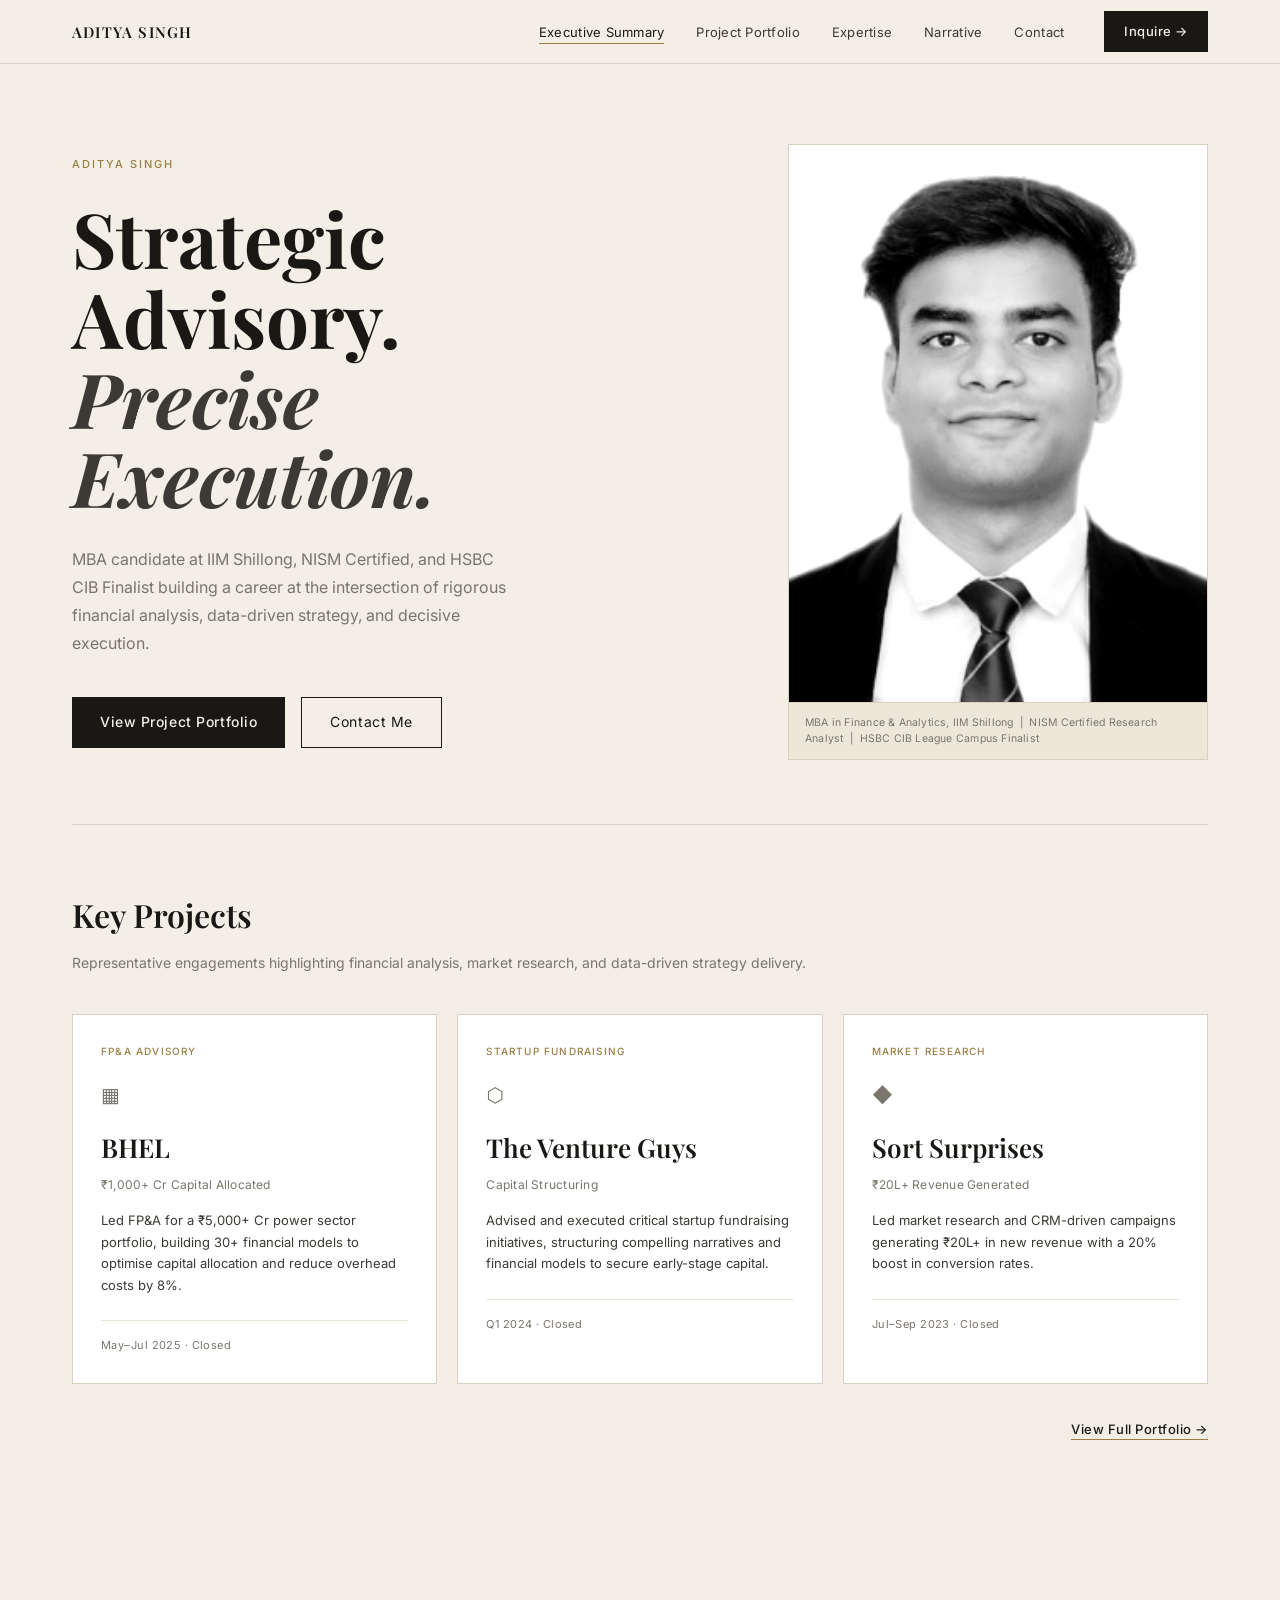
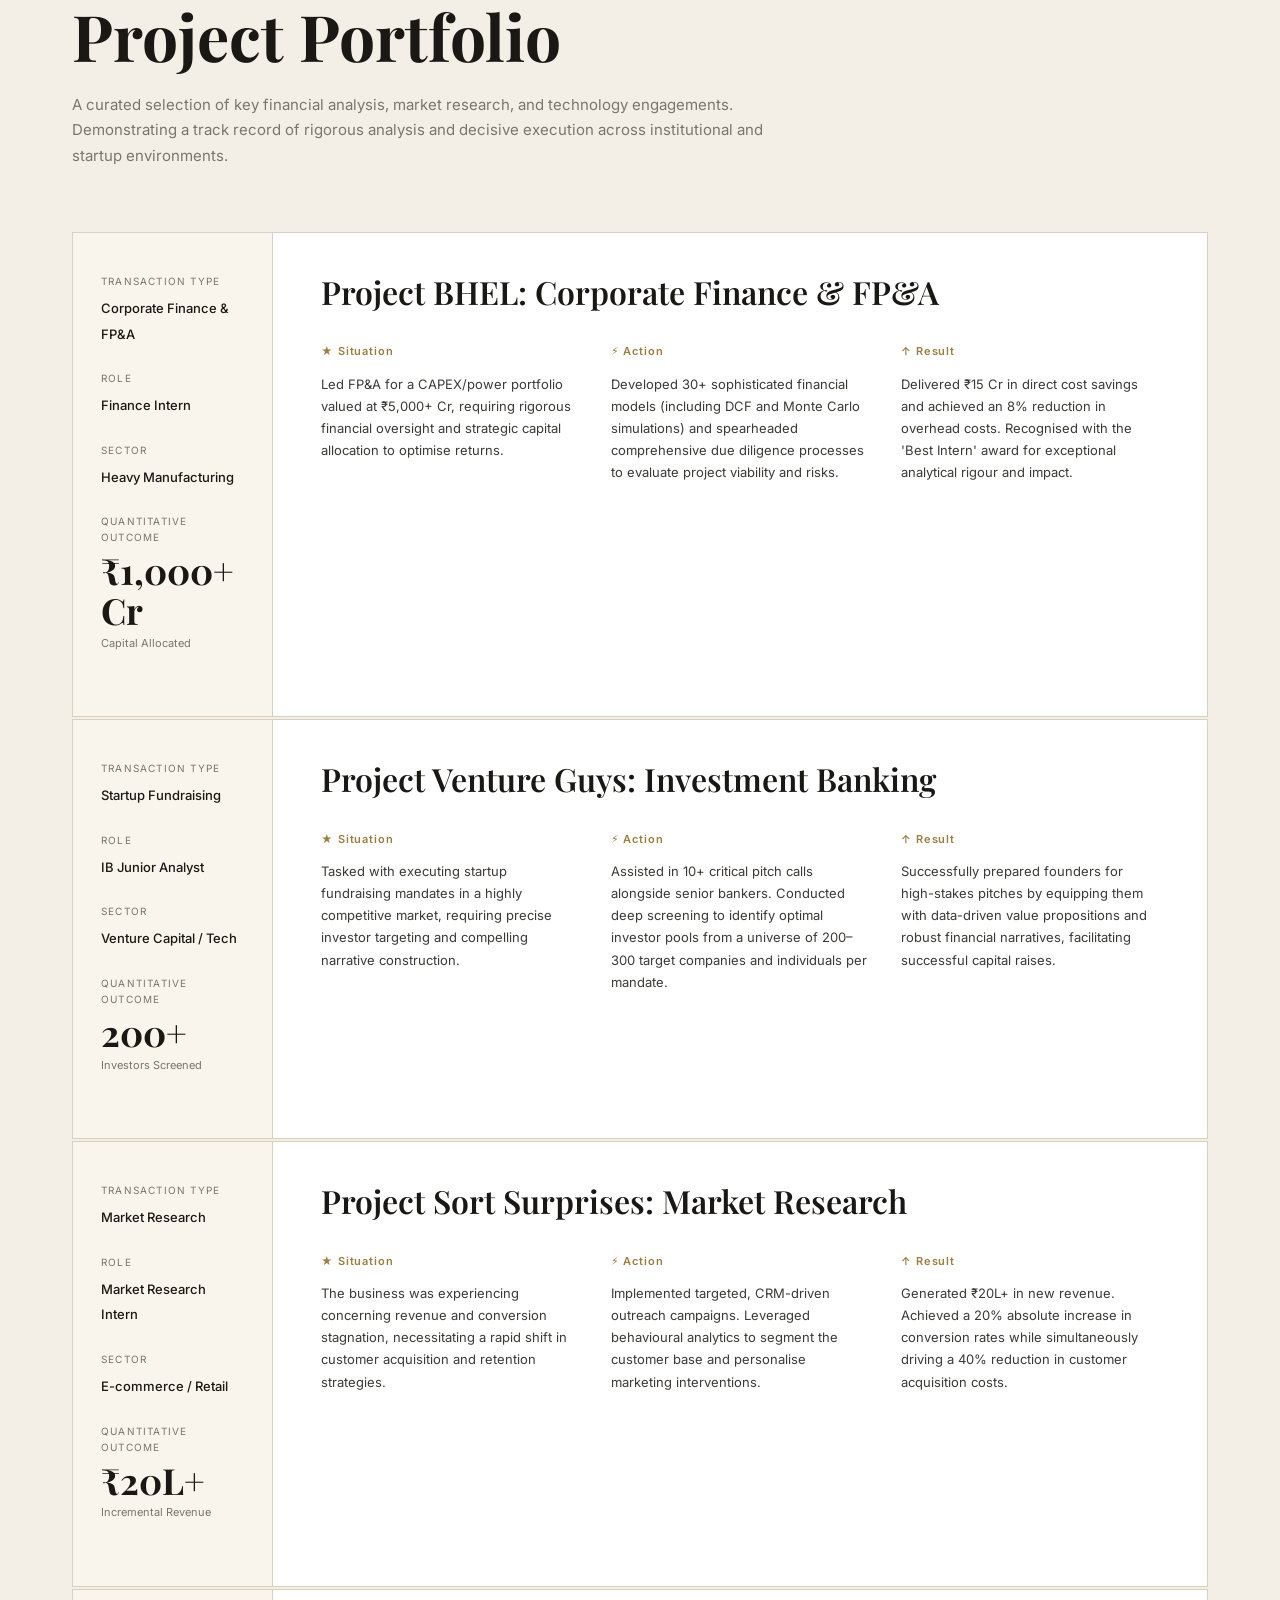
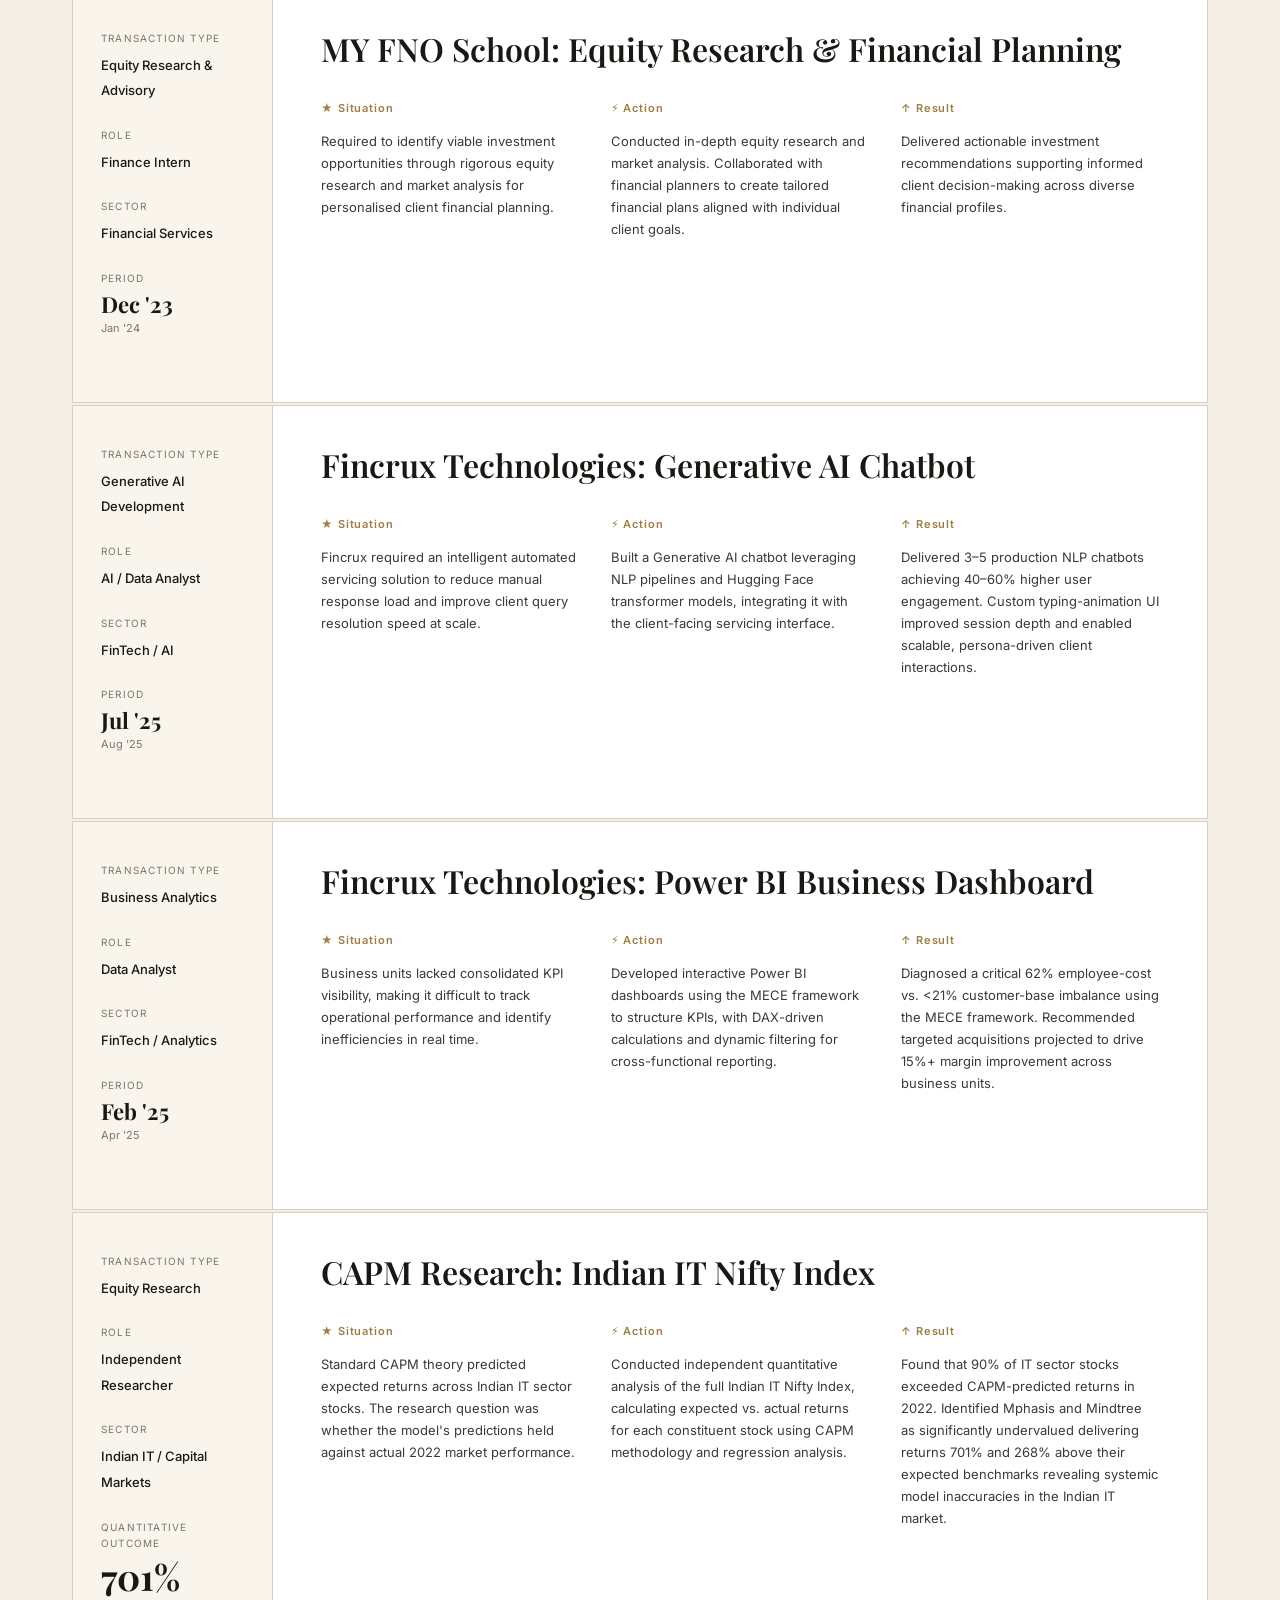
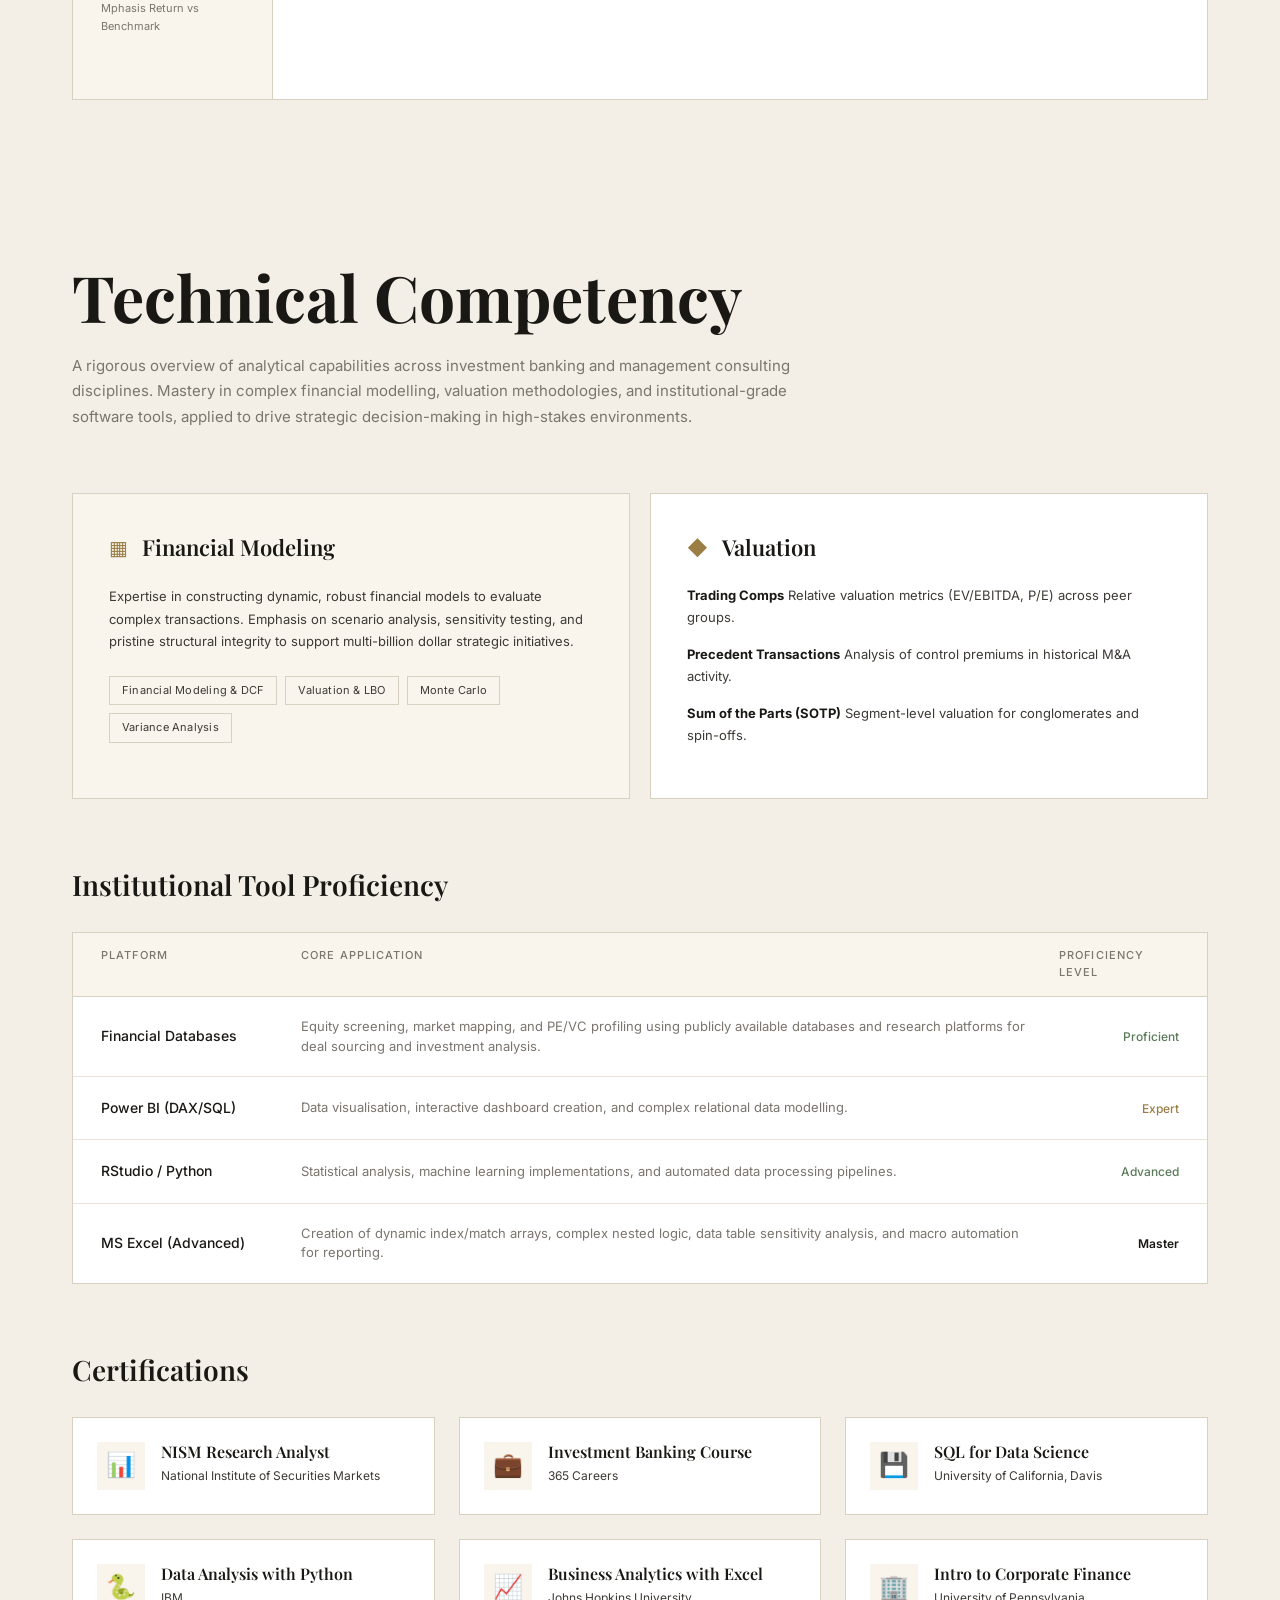
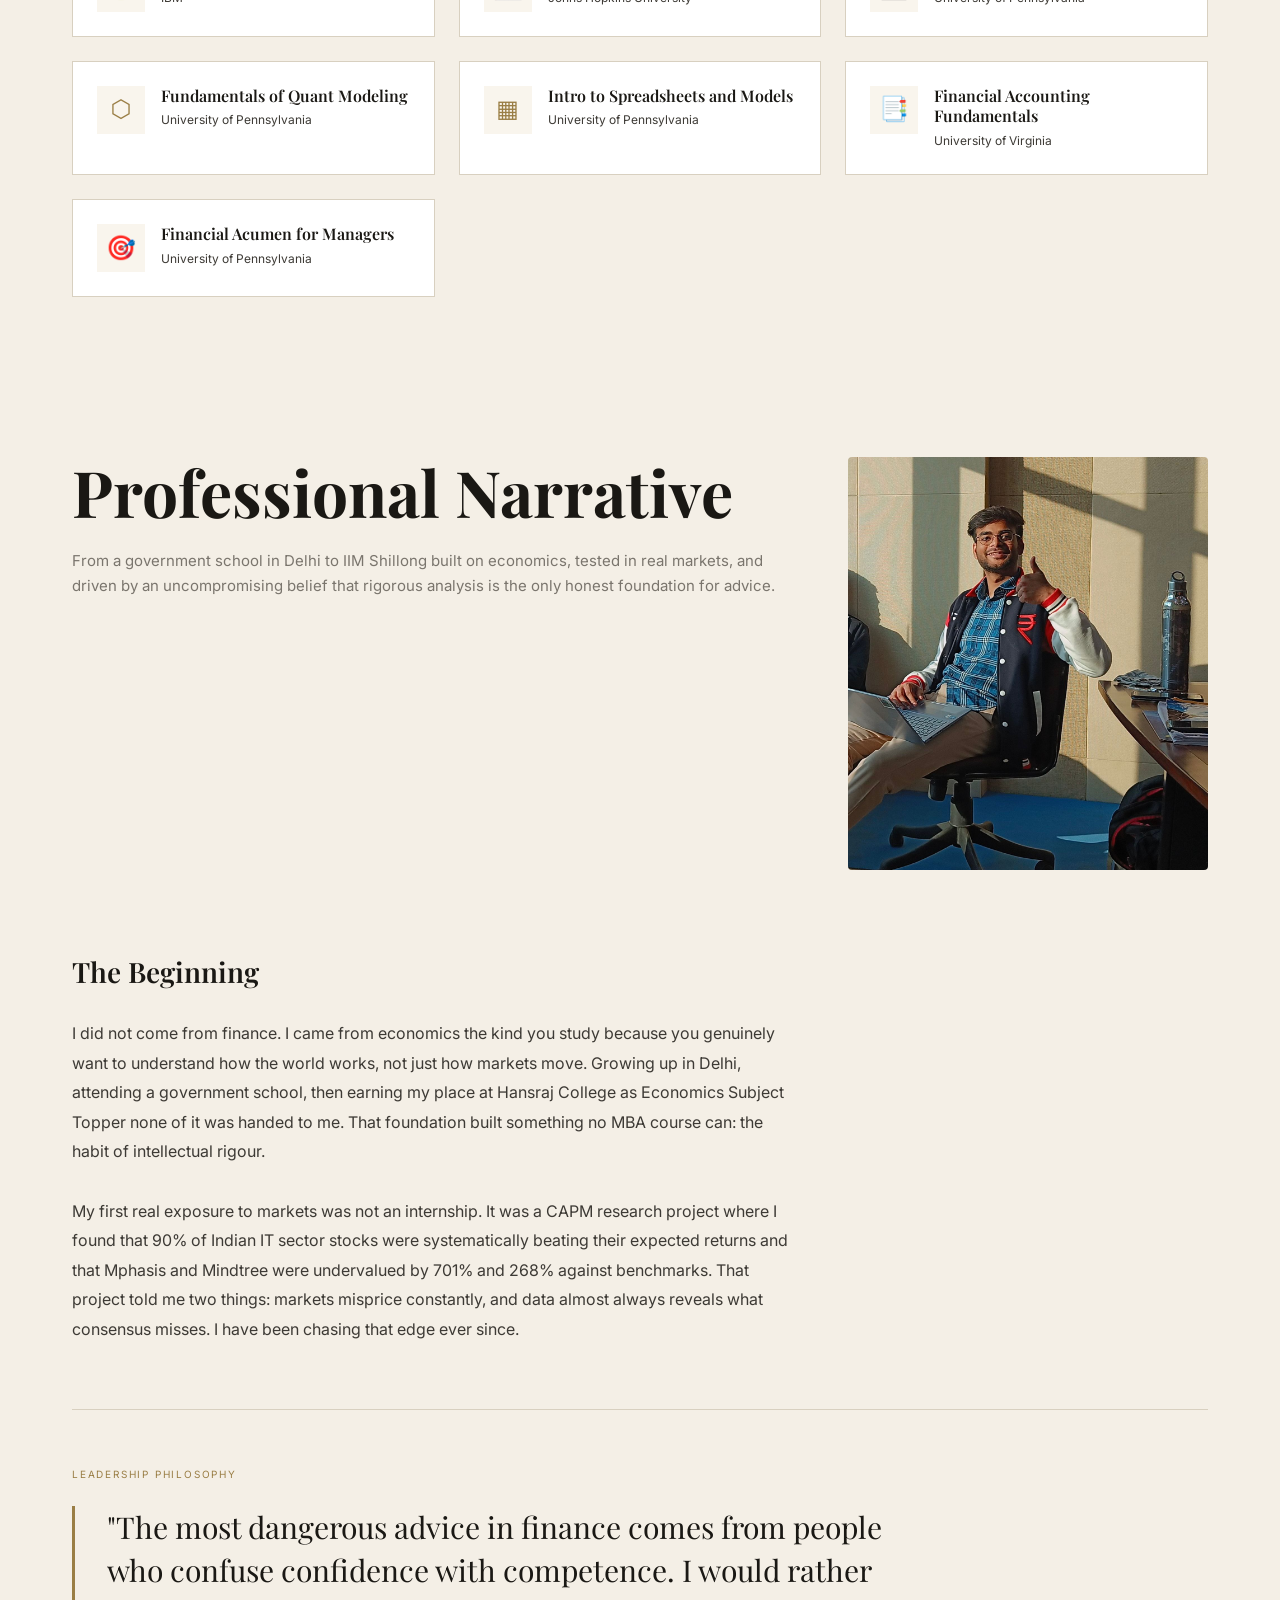
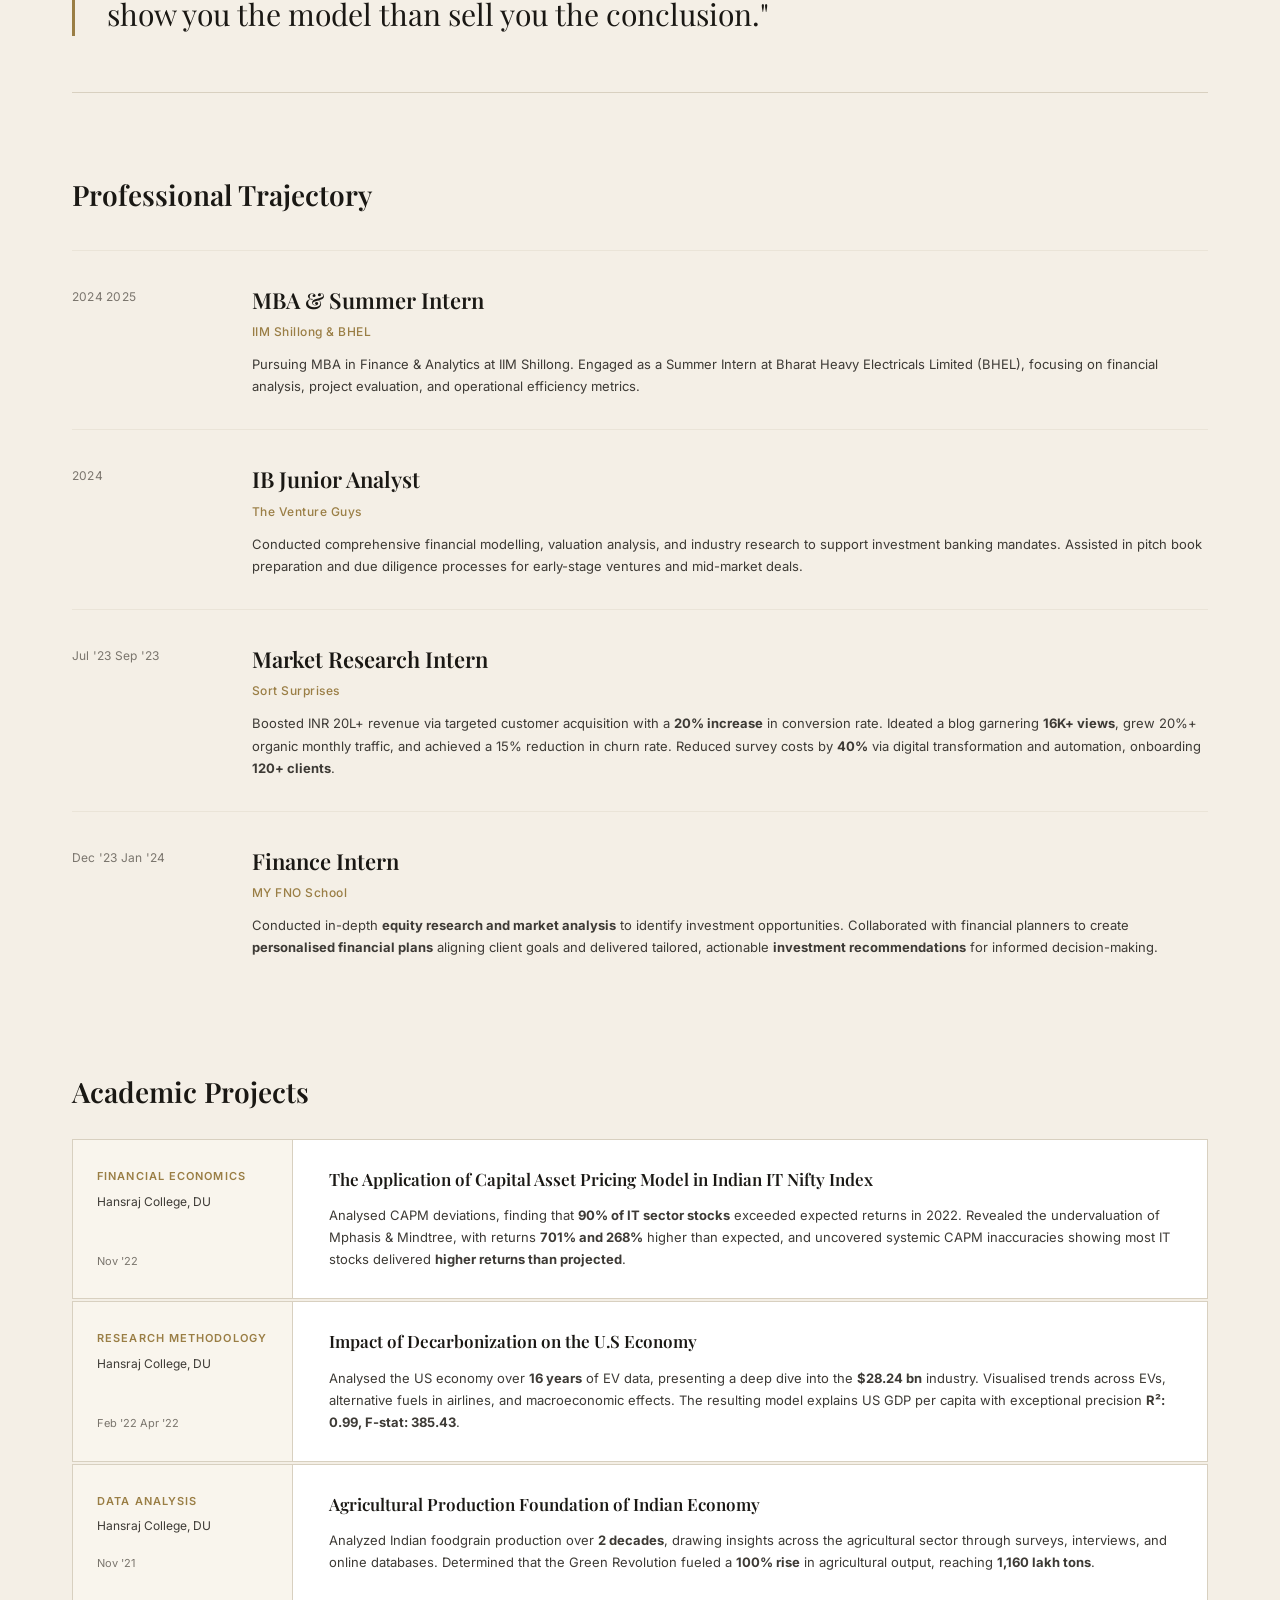
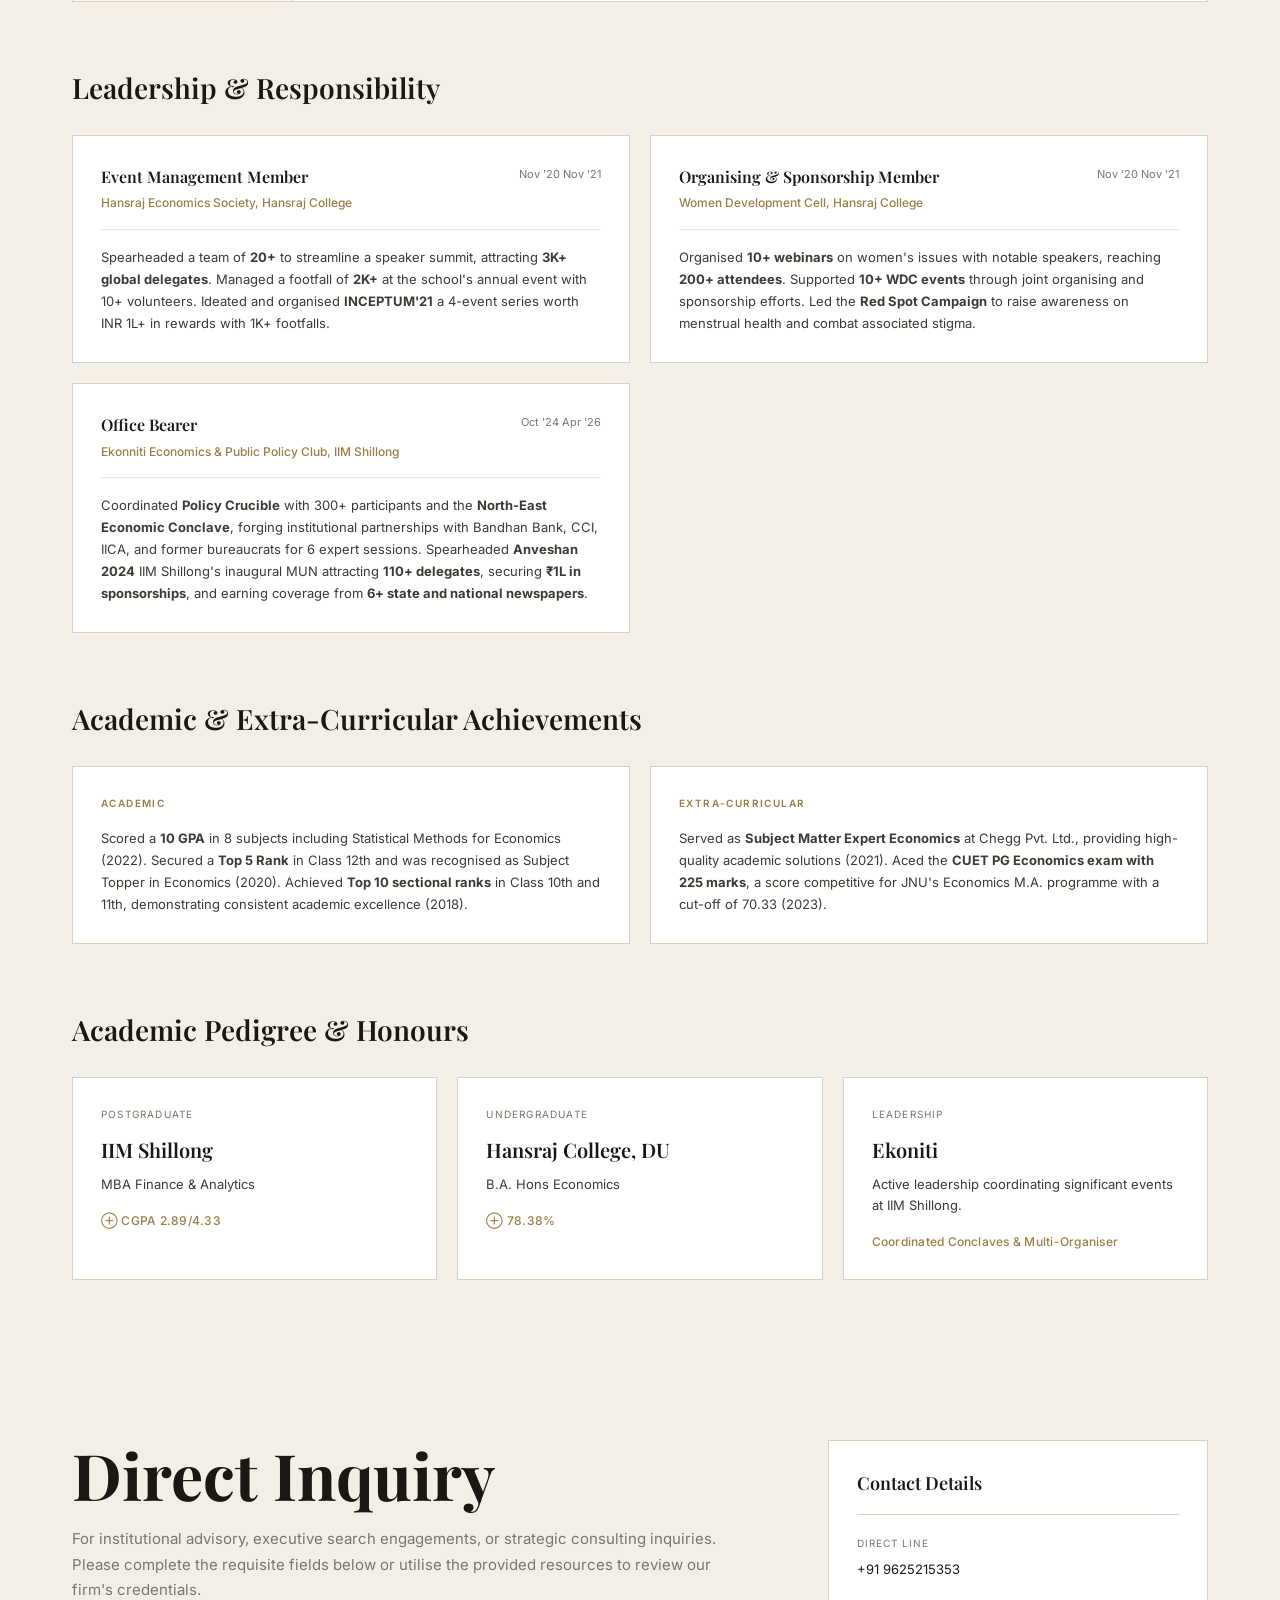
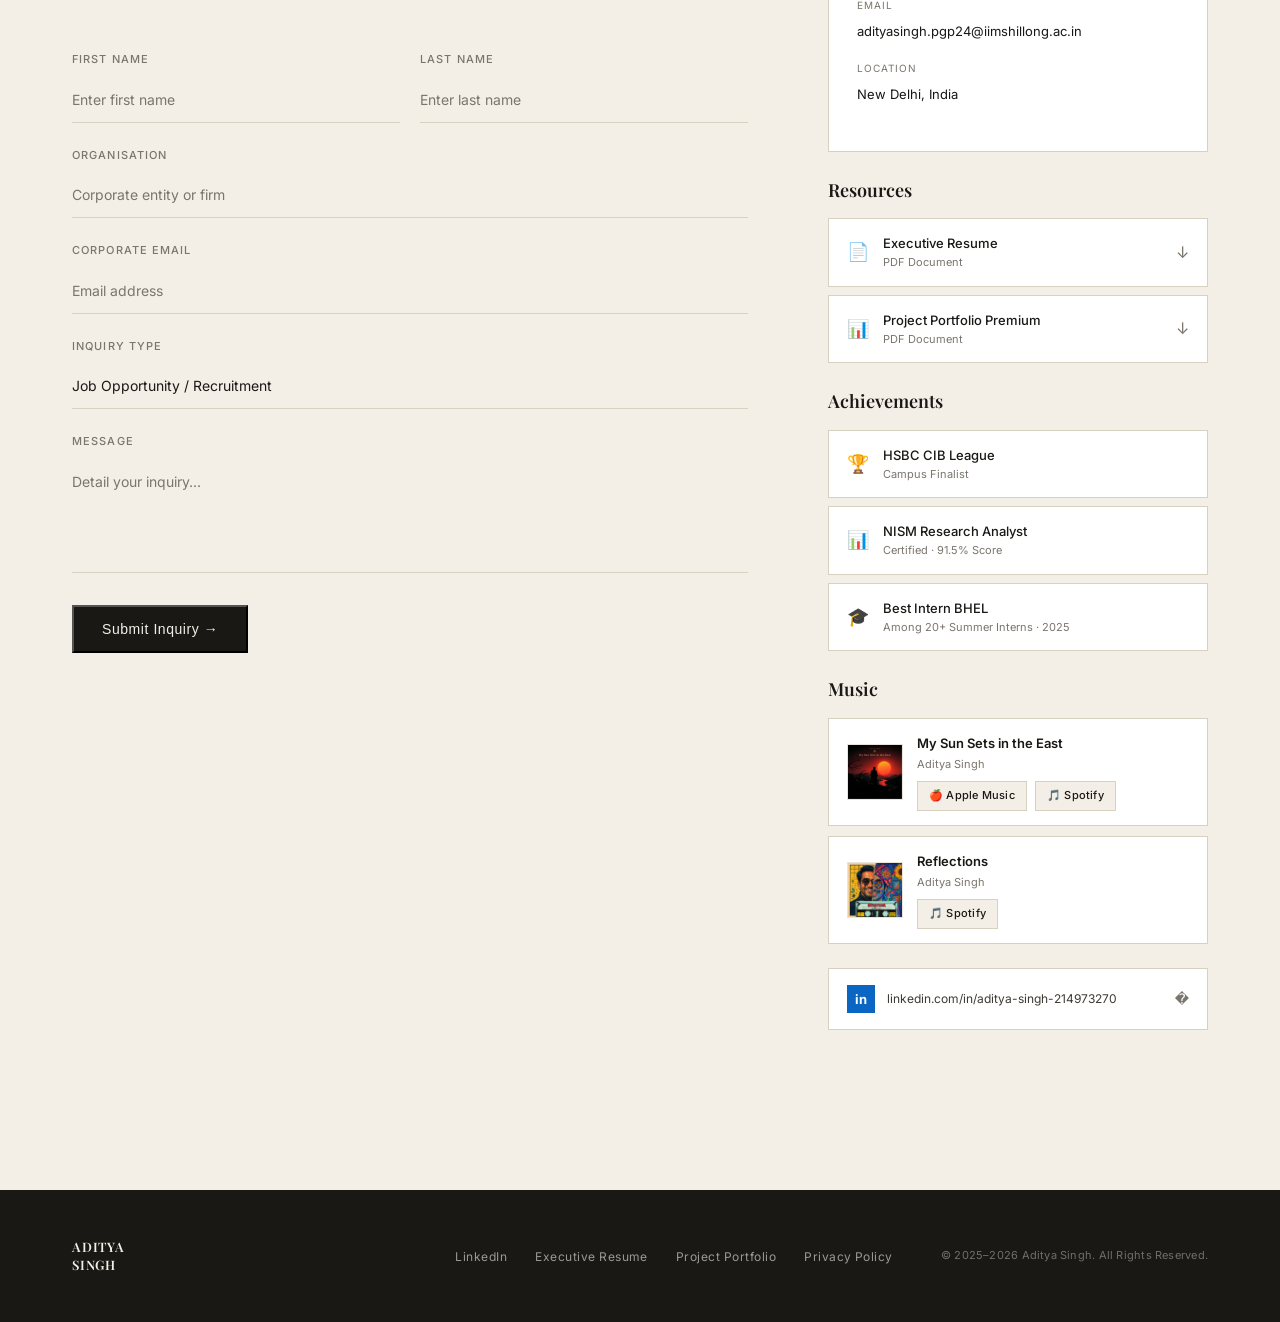
==== index.html @ 71036484 "Reorder Narrative section: The Beginning above Leadership Philosophy" ====
<!DOCTYPE html>
<html lang="en">
<head>
  <meta charset="UTF-8" />
  <meta name="viewport" content="width=device-width, initial-scale=1.0" />
  <title>Aditya Singh  Strategic Advisory & Financial Analysis</title>
  <meta name="description" content="Institutional-grade financial analysis and strategic advisory by Aditya Singh, MBA Finance & Analytics, IIM Shillong." />
  <link rel="preconnect" href="https://fonts.googleapis.com" />
  <link rel="preconnect" href="https://fonts.gstatic.com" crossorigin />
  <link href="https://fonts.googleapis.com/css2?family=Playfair+Display:ital,wght@0,400;0,600;0,700;1,400&family=Inter:wght@300;400;500;600&display=swap" rel="stylesheet" />
  <link rel="stylesheet" href="styles.css" />
</head>
<body>

  <!-- NAV -->
  <nav id="navbar">
    <div class="nav-inner">
      <a href="#hero" class="nav-logo">ADITYA SINGH</a>
      <ul class="nav-links">
        <li><a href="#executive" class="nav-link" data-section="executive">Executive Summary</a></li>
        <li><a href="#deals" class="nav-link" data-section="deals">Project Portfolio</a></li>
        <li><a href="#expertise" class="nav-link" data-section="expertise">Expertise</a></li>
        <li><a href="#narrative" class="nav-link" data-section="narrative">Narrative</a></li>
        <li><a href="#contact" class="nav-link active" data-section="contact">Contact</a></li>
      </ul>
      <a href="#contact" class="btn-inquire">Inquire →</a>
      <button class="nav-burger" id="navBurger" aria-label="Menu">
        <span></span><span></span><span></span>
      </button>
    </div>
  </nav>

  <!-- MOBILE MENU -->
  <div class="mobile-menu" id="mobileMenu">
    <a href="#executive" class="mob-link">Executive Summary</a>
    <a href="#deals" class="mob-link">Project Portfolio</a>
    <a href="#expertise" class="mob-link">Expertise</a>
    <a href="#narrative" class="mob-link">Narrative</a>
    <a href="#contact" class="mob-link">Contact</a>
  </div>

  <!-- HERO / EXECUTIVE SUMMARY -->
  <section id="executive" class="section hero-section">
    <div class="hero-grid">
      <div class="hero-text">
        <p class="hero-eyebrow">ADITYA SINGH</p>
        <h1 class="hero-headline">Strategic<br>Advisory.<br><em>Precise<br>Execution.</em></h1>
        <p class="hero-sub">MBA candidate at IIM Shillong, NISM Certified, and HSBC CIB Finalist  building a career at the intersection of rigorous financial analysis, data-driven strategy, and decisive execution.</p>
        <div class="hero-actions">
          <a href="#deals" class="btn-primary">View Project Portfolio</a>
          <a href="#contact" class="btn-secondary">Contact Me</a>
        </div>
      </div>
      <div class="hero-photo-wrap">
        <div class="hero-photo-frame">
          <div class="hero-photo-placeholder">
            <img src="photo.jpg" alt="Aditya Singh" class="hero-photo-img" />
          </div>
          <div class="hero-photo-caption">MBA in Finance &amp; Analytics, IIM Shillong &nbsp;|&nbsp; NISM Certified Research Analyst &nbsp;|&nbsp; HSBC CIB League Campus Finalist</div>
        </div>
      </div>
    </div>
    <div class="hero-divider"></div>
    <div class="key-transactions-preview">
      <h2 class="section-label">Key Projects</h2>
      <p class="section-sub">Representative engagements highlighting financial analysis, market research, and data-driven strategy delivery.</p>
      <div class="deal-cards-row" style="grid-template-columns: repeat(3,1fr);">
        <div class="deal-card-mini">
          <span class="deal-tag">FP&amp;A Advisory</span>
          <div class="deal-icon">▦</div>
          <h3 class="deal-name">BHEL</h3>
          <p class="deal-desc">₹1,000+ Cr Capital Allocated</p>
          <p class="deal-body">Led FP&amp;A for a ₹5,000+ Cr power sector portfolio, building 30+ financial models to optimise capital allocation and reduce overhead costs by 8%.</p>
          <p class="deal-date">May–Jul 2025 · Closed</p>
        </div>
        <div class="deal-card-mini">
          <span class="deal-tag">Startup Fundraising</span>
          <div class="deal-icon">⬡</div>
          <h3 class="deal-name">The Venture Guys</h3>
          <p class="deal-desc">Capital Structuring</p>
          <p class="deal-body">Advised and executed critical startup fundraising initiatives, structuring compelling narratives and financial models to secure early-stage capital.</p>
          <p class="deal-date">Q1 2024 · Closed</p>
        </div>
        <div class="deal-card-mini">
          <span class="deal-tag">Market Research</span>
          <div class="deal-icon">◆</div>
          <h3 class="deal-name">Sort Surprises</h3>
          <p class="deal-desc">₹20L+ Revenue Generated</p>
          <p class="deal-body">Led market research and CRM-driven campaigns generating ₹20L+ in new revenue with a 20% boost in conversion rates.</p>
          <p class="deal-date">Jul–Sep 2023 · Closed</p>
        </div>
      </div>
      <div class="view-all-row">
        <a href="#deals" class="link-arrow">View Full Portfolio →</a>
      </div>
    </div>
  </section>

  <!-- DEAL GALLERY -->
  <section id="deals" class="section deals-section">
    <div class="page-header">
      <h1 class="page-title">Project Portfolio</h1>
      <p class="page-sub">A curated selection of key financial analysis, market research, and technology engagements. Demonstrating a track record of rigorous analysis and decisive execution across institutional and startup environments.</p>
    </div>

    <div class="deal-detail-card">
      <div class="deal-meta-col">
        <div class="meta-group">
          <span class="meta-label">Transaction Type</span>
          <span class="meta-value">Corporate Finance &amp; FP&amp;A</span>
        </div>
        <div class="meta-group">
          <span class="meta-label">Role</span>
          <span class="meta-value">Finance Intern</span>
        </div>
        <div class="meta-group">
          <span class="meta-label">Sector</span>
          <span class="meta-value">Heavy Manufacturing</span>
        </div>
        <div class="meta-group outcome">
          <span class="meta-label">Quantitative Outcome</span>
          <span class="meta-outcome">₹1,000+ Cr</span>
          <span class="meta-outcome-sub">Capital Allocated</span>
        </div>
      </div>
      <div class="deal-content-col">
        <h2 class="deal-title">Project BHEL: Corporate Finance &amp; FP&amp;A</h2>
        <div class="sar-grid">
          <div class="sar-block">
            <span class="sar-label">★ Situation</span>
            <p>Led FP&amp;A for a CAPEX/power portfolio valued at ₹5,000+ Cr, requiring rigorous financial oversight and strategic capital allocation to optimise returns.</p>
          </div>
          <div class="sar-block">
            <span class="sar-label">⚡ Action</span>
            <p>Developed 30+ sophisticated financial models (including DCF and Monte Carlo simulations) and spearheaded comprehensive due diligence processes to evaluate project viability and risks.</p>
          </div>
          <div class="sar-block">
            <span class="sar-label">↑ Result</span>
            <p>Delivered ₹15 Cr in direct cost savings and achieved an 8% reduction in overhead costs. Recognised with the 'Best Intern' award for exceptional analytical rigour and impact.</p>
          </div>
        </div>
      </div>
    </div>

    <div class="deal-detail-card">
      <div class="deal-meta-col">
        <div class="meta-group">
          <span class="meta-label">Transaction Type</span>
          <span class="meta-value">Startup Fundraising</span>
        </div>
        <div class="meta-group">
          <span class="meta-label">Role</span>
          <span class="meta-value">IB Junior Analyst</span>
        </div>
        <div class="meta-group">
          <span class="meta-label">Sector</span>
          <span class="meta-value">Venture Capital / Tech</span>
        </div>
        <div class="meta-group outcome">
          <span class="meta-label">Quantitative Outcome</span>
          <span class="meta-outcome">200+</span>
          <span class="meta-outcome-sub">Investors Screened</span>
        </div>
      </div>
      <div class="deal-content-col">
        <h2 class="deal-title">Project Venture Guys: Investment Banking</h2>
        <div class="sar-grid">
          <div class="sar-block">
            <span class="sar-label">★ Situation</span>
            <p>Tasked with executing startup fundraising mandates in a highly competitive market, requiring precise investor targeting and compelling narrative construction.</p>
          </div>
          <div class="sar-block">
            <span class="sar-label">⚡ Action</span>
            <p>Assisted in 10+ critical pitch calls alongside senior bankers. Conducted deep screening to identify optimal investor pools from a universe of 200–300 target companies and individuals per mandate.</p>
          </div>
          <div class="sar-block">
            <span class="sar-label">↑ Result</span>
            <p>Successfully prepared founders for high-stakes pitches by equipping them with data-driven value propositions and robust financial narratives, facilitating successful capital raises.</p>
          </div>
        </div>
      </div>
    </div>

    <div class="deal-detail-card">
      <div class="deal-meta-col">
        <div class="meta-group">
          <span class="meta-label">Transaction Type</span>
          <span class="meta-value">Market Research</span>
        </div>
        <div class="meta-group">
          <span class="meta-label">Role</span>
          <span class="meta-value">Market Research Intern</span>
        </div>
        <div class="meta-group">
          <span class="meta-label">Sector</span>
          <span class="meta-value">E-commerce / Retail</span>
        </div>
        <div class="meta-group outcome">
          <span class="meta-label">Quantitative Outcome</span>
          <span class="meta-outcome">₹20L+</span>
          <span class="meta-outcome-sub">Incremental Revenue</span>
        </div>
      </div>
      <div class="deal-content-col">
        <h2 class="deal-title">Project Sort Surprises: Market Research</h2>
        <div class="sar-grid">
          <div class="sar-block">
            <span class="sar-label">★ Situation</span>
            <p>The business was experiencing concerning revenue and conversion stagnation, necessitating a rapid shift in customer acquisition and retention strategies.</p>
          </div>
          <div class="sar-block">
            <span class="sar-label">⚡ Action</span>
            <p>Implemented targeted, CRM-driven outreach campaigns. Leveraged behavioural analytics to segment the customer base and personalise marketing interventions.</p>
          </div>
          <div class="sar-block">
            <span class="sar-label">↑ Result</span>
            <p>Generated ₹20L+ in new revenue. Achieved a 20% absolute increase in conversion rates while simultaneously driving a 40% reduction in customer acquisition costs.</p>
          </div>
        </div>
      </div>
    </div>

    <div class="deal-detail-card">
      <div class="deal-meta-col">
        <div class="meta-group">
          <span class="meta-label">Transaction Type</span>
          <span class="meta-value">Equity Research &amp; Advisory</span>
        </div>
        <div class="meta-group">
          <span class="meta-label">Role</span>
          <span class="meta-value">Finance Intern</span>
        </div>
        <div class="meta-group">
          <span class="meta-label">Sector</span>
          <span class="meta-value">Financial Services</span>
        </div>
        <div class="meta-group outcome">
          <span class="meta-label">Period</span>
          <span class="meta-outcome" style="font-size:22px">Dec '23</span>
          <span class="meta-outcome-sub"> Jan '24</span>
        </div>
      </div>
      <div class="deal-content-col">
        <h2 class="deal-title">MY FNO School: Equity Research &amp; Financial Planning</h2>
        <div class="sar-grid">
          <div class="sar-block">
            <span class="sar-label">★ Situation</span>
            <p>Required to identify viable investment opportunities through rigorous equity research and market analysis for personalised client financial planning.</p>
          </div>
          <div class="sar-block">
            <span class="sar-label">⚡ Action</span>
            <p>Conducted in-depth equity research and market analysis. Collaborated with financial planners to create tailored financial plans aligned with individual client goals.</p>
          </div>
          <div class="sar-block">
            <span class="sar-label">↑ Result</span>
            <p>Delivered actionable investment recommendations supporting informed client decision-making across diverse financial profiles.</p>
          </div>
        </div>
      </div>
    </div>

    <div class="deal-detail-card">
      <div class="deal-meta-col">
        <div class="meta-group">
          <span class="meta-label">Transaction Type</span>
          <span class="meta-value">Generative AI Development</span>
        </div>
        <div class="meta-group">
          <span class="meta-label">Role</span>
          <span class="meta-value">AI / Data Analyst</span>
        </div>
        <div class="meta-group">
          <span class="meta-label">Sector</span>
          <span class="meta-value">FinTech / AI</span>
        </div>
        <div class="meta-group outcome">
          <span class="meta-label">Period</span>
          <span class="meta-outcome" style="font-size:22px">Jul '25</span>
          <span class="meta-outcome-sub"> Aug '25</span>
        </div>
      </div>
      <div class="deal-content-col">
        <h2 class="deal-title">Fincrux Technologies: Generative AI Chatbot</h2>
        <div class="sar-grid">
          <div class="sar-block">
            <span class="sar-label">★ Situation</span>
            <p>Fincrux required an intelligent automated servicing solution to reduce manual response load and improve client query resolution speed at scale.</p>
          </div>
          <div class="sar-block">
            <span class="sar-label">⚡ Action</span>
            <p>Built a Generative AI chatbot leveraging NLP pipelines and Hugging Face transformer models, integrating it with the client-facing servicing interface.</p>
          </div>
          <div class="sar-block">
            <span class="sar-label">↑ Result</span>
            <p>Delivered 3–5 production NLP chatbots achieving 40–60% higher user engagement. Custom typing-animation UI improved session depth and enabled scalable, persona-driven client interactions.</p>
          </div>
        </div>
      </div>
    </div>

    <div class="deal-detail-card">
      <div class="deal-meta-col">
        <div class="meta-group">
          <span class="meta-label">Transaction Type</span>
          <span class="meta-value">Business Analytics</span>
        </div>
        <div class="meta-group">
          <span class="meta-label">Role</span>
          <span class="meta-value">Data Analyst</span>
        </div>
        <div class="meta-group">
          <span class="meta-label">Sector</span>
          <span class="meta-value">FinTech / Analytics</span>
        </div>
        <div class="meta-group outcome">
          <span class="meta-label">Period</span>
          <span class="meta-outcome" style="font-size:22px">Feb '25</span>
          <span class="meta-outcome-sub"> Apr '25</span>
        </div>
      </div>
      <div class="deal-content-col">
        <h2 class="deal-title">Fincrux Technologies: Power BI Business Dashboard</h2>
        <div class="sar-grid">
          <div class="sar-block">
            <span class="sar-label">★ Situation</span>
            <p>Business units lacked consolidated KPI visibility, making it difficult to track operational performance and identify inefficiencies in real time.</p>
          </div>
          <div class="sar-block">
            <span class="sar-label">⚡ Action</span>
            <p>Developed interactive Power BI dashboards using the MECE framework to structure KPIs, with DAX-driven calculations and dynamic filtering for cross-functional reporting.</p>
          </div>
          <div class="sar-block">
            <span class="sar-label">↑ Result</span>
            <p>Diagnosed a critical 62% employee-cost vs. &lt;21% customer-base imbalance using the MECE framework. Recommended targeted acquisitions projected to drive 15%+ margin improvement across business units.</p>
          </div>
        </div>
      </div>
    </div>

    <div class="deal-detail-card">
      <div class="deal-meta-col">
        <div class="meta-group">
          <span class="meta-label">Transaction Type</span>
          <span class="meta-value">Equity Research</span>
        </div>
        <div class="meta-group">
          <span class="meta-label">Role</span>
          <span class="meta-value">Independent Researcher</span>
        </div>
        <div class="meta-group">
          <span class="meta-label">Sector</span>
          <span class="meta-value">Indian IT / Capital Markets</span>
        </div>
        <div class="meta-group outcome">
          <span class="meta-label">Quantitative Outcome</span>
          <span class="meta-outcome">701%</span>
          <span class="meta-outcome-sub">Mphasis Return vs Benchmark</span>
        </div>
      </div>
      <div class="deal-content-col">
        <h2 class="deal-title">CAPM Research: Indian IT Nifty Index</h2>
        <div class="sar-grid">
          <div class="sar-block">
            <span class="sar-label">★ Situation</span>
            <p>Standard CAPM theory predicted expected returns across Indian IT sector stocks. The research question was whether the model's predictions held against actual 2022 market performance.</p>
          </div>
          <div class="sar-block">
            <span class="sar-label">⚡ Action</span>
            <p>Conducted independent quantitative analysis of the full Indian IT Nifty Index, calculating expected vs. actual returns for each constituent stock using CAPM methodology and regression analysis.</p>
          </div>
          <div class="sar-block">
            <span class="sar-label">↑ Result</span>
            <p>Found that 90% of IT sector stocks exceeded CAPM-predicted returns in 2022. Identified Mphasis and Mindtree as significantly undervalued  delivering returns 701% and 268% above their expected benchmarks  revealing systemic model inaccuracies in the Indian IT market.</p>
          </div>
        </div>
      </div>
    </div>
  </section>



  <!-- EXPERTISE -->
  <section id="expertise" class="section expertise-section">
    <div class="page-header">
      <h1 class="page-title">Technical Competency</h1>
      <p class="page-sub">A rigorous overview of analytical capabilities across investment banking and management consulting disciplines. Mastery in complex financial modelling, valuation methodologies, and institutional-grade software tools, applied to drive strategic decision-making in high-stakes environments.</p>
    </div>

    <div class="competency-grid">
      <div class="competency-card large">
        <div class="comp-header">
          <span class="comp-icon">▦</span>
          <h3 class="comp-title">Financial Modeling</h3>
        </div>
        <p class="comp-desc">Expertise in constructing dynamic, robust financial models to evaluate complex transactions. Emphasis on scenario analysis, sensitivity testing, and pristine structural integrity to support multi-billion dollar strategic initiatives.</p>
        <div class="comp-tags">
          <span>Financial Modeling &amp; DCF</span>
          <span>Valuation &amp; LBO</span>
          <span>Monte Carlo</span>
          <span>Variance Analysis</span>
        </div>
      </div>
      <div class="competency-card">
        <div class="comp-header">
          <span class="comp-icon">◆</span>
          <h3 class="comp-title">Valuation</h3>
        </div>
        <ul class="comp-list">
          <li><strong>Trading Comps</strong>  Relative valuation metrics (EV/EBITDA, P/E) across peer groups.</li>
          <li><strong>Precedent Transactions</strong>  Analysis of control premiums in historical M&amp;A activity.</li>
          <li><strong>Sum of the Parts (SOTP)</strong>  Segment-level valuation for conglomerates and spin-offs.</li>
        </ul>
      </div>
    </div>

    <div class="tools-section">
      <h2 class="sub-section-title">Institutional Tool Proficiency</h2>
      <div class="tools-table">
        <div class="tools-table-header">
          <span>Platform</span>
          <span>Core Application</span>
          <span>Proficiency Level</span>
        </div>
        <div class="tools-row">
          <span class="tool-name">Financial Databases</span>
          <span class="tool-desc">Equity screening, market mapping, and PE/VC profiling using publicly available databases and research platforms for deal sourcing and investment analysis.</span>
          <span class="tool-level advanced">Proficient</span>
        </div>
        <div class="tools-row">
          <span class="tool-name">Power BI (DAX/SQL)</span>
          <span class="tool-desc">Data visualisation, interactive dashboard creation, and complex relational data modelling.</span>
          <span class="tool-level expert">Expert</span>
        </div>
        <div class="tools-row">
          <span class="tool-name">RStudio / Python</span>
          <span class="tool-desc">Statistical analysis, machine learning implementations, and automated data processing pipelines.</span>
          <span class="tool-level advanced">Advanced</span>
        </div>
        <div class="tools-row">
          <span class="tool-name">MS Excel (Advanced)</span>
          <span class="tool-desc">Creation of dynamic index/match arrays, complex nested logic, data table sensitivity analysis, and macro automation for reporting.</span>
          <span class="tool-level master">Master</span>
        </div>
      </div>
    </div>

    <div class="proj-cert-grid">
      <div class="cert-block" style="grid-column: 1 / -1;">
        <h2 class="sub-section-title">Certifications</h2>
        <div class="cert-grid" style="display: grid; grid-template-columns: repeat(auto-fill, minmax(340px, 1fr)); gap: 24px;">
          
          <div class="cert-card" style="border: 1px solid var(--border); background: var(--white); padding: 24px; display: flex; align-items: flex-start; gap: 16px; transition: box-shadow 0.25s, transform 0.25s;" onmouseover="this.style.boxShadow='0 4px 20px rgba(0,0,0,0.06)'; this.style.transform='translateY(-2px)';" onmouseout="this.style.boxShadow='none'; this.style.transform='none';">
            <div class="cert-icon" style="font-size: 24px; color: var(--gold); background: var(--gold-bg); width: 48px; height: 48px; display: flex; align-items: center; justify-content: center; flex-shrink: 0;">📊</div>
            <div class="cert-info" style="flex: 1;">
              <div class="cert-name" style="font-family: var(--serif); font-size: 16px; font-weight: 600; color: var(--ink); margin-bottom: 4px; line-height: 1.3;">NISM Research Analyst</div>
              <div style="font-size: 12px; color: var(--ink-mid); margin-bottom: 0;">National Institute of Securities Markets</div>
            </div>
          </div>

          <div class="cert-card" style="border: 1px solid var(--border); background: var(--white); padding: 24px; display: flex; align-items: flex-start; gap: 16px; transition: box-shadow 0.25s, transform 0.25s;" onmouseover="this.style.boxShadow='0 4px 20px rgba(0,0,0,0.06)'; this.style.transform='translateY(-2px)';" onmouseout="this.style.boxShadow='none'; this.style.transform='none';">
            <div class="cert-icon" style="font-size: 24px; color: var(--gold); background: var(--gold-bg); width: 48px; height: 48px; display: flex; align-items: center; justify-content: center; flex-shrink: 0;">💼</div>
            <div class="cert-info" style="flex: 1;">
              <div class="cert-name" style="font-family: var(--serif); font-size: 16px; font-weight: 600; color: var(--ink); margin-bottom: 4px; line-height: 1.3;">Investment Banking Course</div>
              <div style="font-size: 12px; color: var(--ink-mid); margin-bottom: 0;">365 Careers</div>
            </div>
          </div>

          <div class="cert-card" style="border: 1px solid var(--border); background: var(--white); padding: 24px; display: flex; align-items: flex-start; gap: 16px; transition: box-shadow 0.25s, transform 0.25s;" onmouseover="this.style.boxShadow='0 4px 20px rgba(0,0,0,0.06)'; this.style.transform='translateY(-2px)';" onmouseout="this.style.boxShadow='none'; this.style.transform='none';">
            <div class="cert-icon" style="font-size: 24px; color: var(--gold); background: var(--gold-bg); width: 48px; height: 48px; display: flex; align-items: center; justify-content: center; flex-shrink: 0;">💾</div>
            <div class="cert-info" style="flex: 1;">
              <div class="cert-name" style="font-family: var(--serif); font-size: 16px; font-weight: 600; color: var(--ink); margin-bottom: 4px; line-height: 1.3;">SQL for Data Science</div>
              <div style="font-size: 12px; color: var(--ink-mid); margin-bottom: 0;">University of California, Davis</div>
            </div>
          </div>

          <div class="cert-card" style="border: 1px solid var(--border); background: var(--white); padding: 24px; display: flex; align-items: flex-start; gap: 16px; transition: box-shadow 0.25s, transform 0.25s;" onmouseover="this.style.boxShadow='0 4px 20px rgba(0,0,0,0.06)'; this.style.transform='translateY(-2px)';" onmouseout="this.style.boxShadow='none'; this.style.transform='none';">
            <div class="cert-icon" style="font-size: 24px; color: var(--gold); background: var(--gold-bg); width: 48px; height: 48px; display: flex; align-items: center; justify-content: center; flex-shrink: 0;">🐍</div>
            <div class="cert-info" style="flex: 1;">
              <div class="cert-name" style="font-family: var(--serif); font-size: 16px; font-weight: 600; color: var(--ink); margin-bottom: 4px; line-height: 1.3;">Data Analysis with Python</div>
              <div style="font-size: 12px; color: var(--ink-mid); margin-bottom: 0;">IBM</div>
            </div>
          </div>

          <div class="cert-card" style="border: 1px solid var(--border); background: var(--white); padding: 24px; display: flex; align-items: flex-start; gap: 16px; transition: box-shadow 0.25s, transform 0.25s;" onmouseover="this.style.boxShadow='0 4px 20px rgba(0,0,0,0.06)'; this.style.transform='translateY(-2px)';" onmouseout="this.style.boxShadow='none'; this.style.transform='none';">
            <div class="cert-icon" style="font-size: 24px; color: var(--gold); background: var(--gold-bg); width: 48px; height: 48px; display: flex; align-items: center; justify-content: center; flex-shrink: 0;">📈</div>
            <div class="cert-info" style="flex: 1;">
              <div class="cert-name" style="font-family: var(--serif); font-size: 16px; font-weight: 600; color: var(--ink); margin-bottom: 4px; line-height: 1.3;">Business Analytics with Excel</div>
              <div style="font-size: 12px; color: var(--ink-mid); margin-bottom: 0;">Johns Hopkins University</div>
            </div>
          </div>

          <div class="cert-card" style="border: 1px solid var(--border); background: var(--white); padding: 24px; display: flex; align-items: flex-start; gap: 16px; transition: box-shadow 0.25s, transform 0.25s;" onmouseover="this.style.boxShadow='0 4px 20px rgba(0,0,0,0.06)'; this.style.transform='translateY(-2px)';" onmouseout="this.style.boxShadow='none'; this.style.transform='none';">
            <div class="cert-icon" style="font-size: 24px; color: var(--gold); background: var(--gold-bg); width: 48px; height: 48px; display: flex; align-items: center; justify-content: center; flex-shrink: 0;">🏢</div>
            <div class="cert-info" style="flex: 1;">
              <div class="cert-name" style="font-family: var(--serif); font-size: 16px; font-weight: 600; color: var(--ink); margin-bottom: 4px; line-height: 1.3;">Intro to Corporate Finance</div>
              <div style="font-size: 12px; color: var(--ink-mid); margin-bottom: 0;">University of Pennsylvania</div>
            </div>
          </div>

          <div class="cert-card" style="border: 1px solid var(--border); background: var(--white); padding: 24px; display: flex; align-items: flex-start; gap: 16px; transition: box-shadow 0.25s, transform 0.25s;" onmouseover="this.style.boxShadow='0 4px 20px rgba(0,0,0,0.06)'; this.style.transform='translateY(-2px)';" onmouseout="this.style.boxShadow='none'; this.style.transform='none';">
            <div class="cert-icon" style="font-size: 24px; color: var(--gold); background: var(--gold-bg); width: 48px; height: 48px; display: flex; align-items: center; justify-content: center; flex-shrink: 0;">⬡</div>
            <div class="cert-info" style="flex: 1;">
              <div class="cert-name" style="font-family: var(--serif); font-size: 16px; font-weight: 600; color: var(--ink); margin-bottom: 4px; line-height: 1.3;">Fundamentals of Quant Modeling</div>
              <div style="font-size: 12px; color: var(--ink-mid); margin-bottom: 0;">University of Pennsylvania</div>
            </div>
          </div>

          <div class="cert-card" style="border: 1px solid var(--border); background: var(--white); padding: 24px; display: flex; align-items: flex-start; gap: 16px; transition: box-shadow 0.25s, transform 0.25s;" onmouseover="this.style.boxShadow='0 4px 20px rgba(0,0,0,0.06)'; this.style.transform='translateY(-2px)';" onmouseout="this.style.boxShadow='none'; this.style.transform='none';">
            <div class="cert-icon" style="font-size: 24px; color: var(--gold); background: var(--gold-bg); width: 48px; height: 48px; display: flex; align-items: center; justify-content: center; flex-shrink: 0;">▦</div>
            <div class="cert-info" style="flex: 1;">
              <div class="cert-name" style="font-family: var(--serif); font-size: 16px; font-weight: 600; color: var(--ink); margin-bottom: 4px; line-height: 1.3;">Intro to Spreadsheets and Models</div>
              <div style="font-size: 12px; color: var(--ink-mid); margin-bottom: 0;">University of Pennsylvania</div>
            </div>
          </div>

          <div class="cert-card" style="border: 1px solid var(--border); background: var(--white); padding: 24px; display: flex; align-items: flex-start; gap: 16px; transition: box-shadow 0.25s, transform 0.25s;" onmouseover="this.style.boxShadow='0 4px 20px rgba(0,0,0,0.06)'; this.style.transform='translateY(-2px)';" onmouseout="this.style.boxShadow='none'; this.style.transform='none';">
            <div class="cert-icon" style="font-size: 24px; color: var(--gold); background: var(--gold-bg); width: 48px; height: 48px; display: flex; align-items: center; justify-content: center; flex-shrink: 0;">📑</div>
            <div class="cert-info" style="flex: 1;">
              <div class="cert-name" style="font-family: var(--serif); font-size: 16px; font-weight: 600; color: var(--ink); margin-bottom: 4px; line-height: 1.3;">Financial Accounting Fundamentals</div>
              <div style="font-size: 12px; color: var(--ink-mid); margin-bottom: 0;">University of Virginia</div>
            </div>
          </div>

          <div class="cert-card" style="border: 1px solid var(--border); background: var(--white); padding: 24px; display: flex; align-items: flex-start; gap: 16px; transition: box-shadow 0.25s, transform 0.25s;" onmouseover="this.style.boxShadow='0 4px 20px rgba(0,0,0,0.06)'; this.style.transform='translateY(-2px)';" onmouseout="this.style.boxShadow='none'; this.style.transform='none';">
            <div class="cert-icon" style="font-size: 24px; color: var(--gold); background: var(--gold-bg); width: 48px; height: 48px; display: flex; align-items: center; justify-content: center; flex-shrink: 0;">🎯</div>
            <div class="cert-info" style="flex: 1;">
              <div class="cert-name" style="font-family: var(--serif); font-size: 16px; font-weight: 600; color: var(--ink); margin-bottom: 4px; line-height: 1.3;">Financial Acumen for Managers</div>
              <div style="font-size: 12px; color: var(--ink-mid); margin-bottom: 0;">University of Pennsylvania</div>
            </div>
          </div>

        </div>
      </div>
    </div>
  </section>

  <!-- NARRATIVE -->
  <section id="narrative" class="section narrative-section">
    <div class="narrative-hero">
      <div class="narrative-hero-text">
        <h1 class="page-title">Professional Narrative</h1>
        <p class="page-sub">From a government school in Delhi to IIM Shillong  built on economics, tested in real markets, and driven by an uncompromising belief that rigorous analysis is the only honest foundation for advice.</p>
      </div>
      <div class="narrative-hero-img">
        <img src="narrative-photo.jpg?v=2" alt="Aditya Singh" style="width:100%;height:100%;object-fit:cover;object-position:center;border-radius:4px;" />
      </div>
    </div>

    <div class="origin-section" style="margin-bottom:64px;">
      <h2 class="sub-section-title">The Beginning</h2>
      <p class="timeline-desc" style="max-width:720px;line-height:1.85;font-size:16px;">
        I did not come from finance. I came from economics  the kind you study because you genuinely want to understand how the world works, not just how markets move. Growing up in Delhi, attending a government school, then earning my place at Hansraj College as Economics Subject Topper  none of it was handed to me. That foundation built something no MBA course can: the habit of intellectual rigour.<br><br>
        My first real exposure to markets was not an internship. It was a CAPM research project where I found that 90% of Indian IT sector stocks were systematically beating their expected returns  and that Mphasis and Mindtree were undervalued by 701% and 268% against benchmarks. That project told me two things: markets misprice constantly, and data almost always reveals what consensus misses. I have been chasing that edge ever since.
      </p>
    </div>

    <div class="quote-block">
      <p class="quote-label">LEADERSHIP PHILOSOPHY</p>
      <blockquote class="quote-text">"The most dangerous advice in finance comes from people who confuse confidence with competence. I would rather show you the model than sell you the conclusion."</blockquote>
    </div>

    <div class="trajectory-section">
      <h2 class="sub-section-title">Professional Trajectory</h2>
      <div class="timeline">
        <div class="timeline-item">
          <span class="timeline-date">2024  2025</span>
          <div class="timeline-content">
            <h3 class="timeline-role">MBA &amp; Summer Intern</h3>
            <p class="timeline-org">IIM Shillong &amp; BHEL</p>
            <p class="timeline-desc">Pursuing MBA in Finance &amp; Analytics at IIM Shillong. Engaged as a Summer Intern at Bharat Heavy Electricals Limited (BHEL), focusing on financial analysis, project evaluation, and operational efficiency metrics.</p>
          </div>
        </div>
        <div class="timeline-item">
          <span class="timeline-date">2024</span>
          <div class="timeline-content">
            <h3 class="timeline-role">IB Junior Analyst</h3>
            <p class="timeline-org">The Venture Guys</p>
            <p class="timeline-desc">Conducted comprehensive financial modelling, valuation analysis, and industry research to support investment banking mandates. Assisted in pitch book preparation and due diligence processes for early-stage ventures and mid-market deals.</p>
          </div>
        </div>
        <div class="timeline-item">
          <span class="timeline-date">Jul '23  Sep '23</span>
          <div class="timeline-content">
            <h3 class="timeline-role">Market Research Intern</h3>
            <p class="timeline-org">Sort Surprises</p>
            <p class="timeline-desc">Boosted INR 20L+ revenue via targeted customer acquisition with a <strong>20% increase</strong> in conversion rate. Ideated a blog garnering <strong>16K+ views</strong>, grew 20%+ organic monthly traffic, and achieved a 15% reduction in churn rate. Reduced survey costs by <strong>40%</strong> via digital transformation and automation, onboarding <strong>120+ clients</strong>.</p>
          </div>
        </div>
        <div class="timeline-item">
          <span class="timeline-date">Dec '23  Jan '24</span>
          <div class="timeline-content">
            <h3 class="timeline-role">Finance Intern</h3>
            <p class="timeline-org">MY FNO School</p>
            <p class="timeline-desc">Conducted in-depth <strong>equity research and market analysis</strong> to identify investment opportunities. Collaborated with financial planners to create <strong>personalised financial plans</strong> aligning client goals and delivered tailored, actionable <strong>investment recommendations</strong> for informed decision-making.</p>
          </div>
        </div>
      </div>
    </div>

    <div class="projects-section">
      <h2 class="sub-section-title">Academic Projects</h2>
      <div class="projects-list">
        <div class="project-entry">
          <div class="project-meta">
            <span class="project-course">Financial Economics</span>
            <span class="project-inst">Hansraj College, DU</span>
            <span class="project-date">Nov '22</span>
          </div>
          <div class="project-body">
            <h4 class="project-title">The Application of Capital Asset Pricing Model in Indian IT Nifty Index</h4>
            <p class="timeline-desc">Analysed CAPM deviations, finding that <strong>90% of IT sector stocks</strong> exceeded expected returns in 2022. Revealed the undervaluation of Mphasis &amp; Mindtree, with returns <strong>701% and 268%</strong> higher than expected, and uncovered systemic CAPM inaccuracies showing most IT stocks delivered <strong>higher returns than projected</strong>.</p>
          </div>
        </div>
        <div class="project-entry">
          <div class="project-meta">
            <span class="project-course">Research Methodology</span>
            <span class="project-inst">Hansraj College, DU</span>
            <span class="project-date">Feb '22  Apr '22</span>
          </div>
          <div class="project-body">
            <h4 class="project-title">Impact of Decarbonization on the U.S Economy</h4>
            <p class="timeline-desc">Analysed the US economy over <strong>16 years</strong> of EV data, presenting a deep dive into the <strong>$28.24 bn</strong> industry. Visualised trends across EVs, alternative fuels in airlines, and macroeconomic effects. The resulting model explains US GDP per capita with exceptional precision  <strong>R²: 0.99, F-stat: 385.43</strong>.</p>
          </div>
        </div>
        <div class="project-entry">
          <div class="project-meta">
            <span class="project-course">Data Analysis</span>
            <span class="project-inst">Hansraj College, DU</span>
            <span class="project-date">Nov '21</span>
          </div>
          <div class="project-body">
            <h4 class="project-title">Agricultural Production Foundation of Indian Economy</h4>
            <p class="timeline-desc">Analyzed Indian foodgrain production over <strong>2 decades</strong>, drawing insights across the agricultural sector through surveys, interviews, and online databases. Determined that the Green Revolution fueled a <strong>100% rise</strong> in agricultural output, reaching <strong>1,160 lakh tons</strong>.</p>
          </div>
        </div>
      </div>
    </div>

    <div class="leadership-section">
      <h2 class="sub-section-title">Leadership &amp; Responsibility</h2>
      <div class="leadership-grid">
        <div class="leadership-card">
          <div class="lead-header">
            <div>
              <h4 class="lead-role">Event Management Member</h4>
              <p class="lead-org">Hansraj Economics Society, Hansraj College</p>
            </div>
            <span class="lead-date">Nov '20  Nov '21</span>
          </div>
          <p class="timeline-desc">Spearheaded a team of <strong>20+</strong> to streamline a speaker summit, attracting <strong>3K+ global delegates</strong>. Managed a footfall of <strong>2K+</strong> at the school's annual event with 10+ volunteers. Ideated and organised <strong>INCEPTUM'21</strong>  a 4-event series worth INR 1L+ in rewards with 1K+ footfalls.</p>
        </div>
        <div class="leadership-card">
          <div class="lead-header">
            <div>
              <h4 class="lead-role">Organising &amp; Sponsorship Member</h4>
              <p class="lead-org">Women Development Cell, Hansraj College</p>
            </div>
            <span class="lead-date">Nov '20  Nov '21</span>
          </div>
          <p class="timeline-desc">Organised <strong>10+ webinars</strong> on women's issues with notable speakers, reaching <strong>200+ attendees</strong>. Supported <strong>10+ WDC events</strong> through joint organising and sponsorship efforts. Led the <strong>Red Spot Campaign</strong> to raise awareness on menstrual health and combat associated stigma.</p>
        </div>
        <div class="leadership-card">
          <div class="lead-header">
            <div>
              <h4 class="lead-role">Office Bearer</h4>
              <p class="lead-org">Ekonniti  Economics &amp; Public Policy Club, IIM Shillong</p>
            </div>
            <span class="lead-date">Oct '24  Apr '26</span>
          </div>
          <p class="timeline-desc">Coordinated <strong>Policy Crucible</strong> with 300+ participants and the <strong>North-East Economic Conclave</strong>, forging institutional partnerships with Bandhan Bank, CCI, IICA, and former bureaucrats for 6 expert sessions. Spearheaded <strong>Anveshan 2024</strong>  IIM Shillong's inaugural MUN  attracting <strong>110+ delegates</strong>, securing <strong>₹1L in sponsorships</strong>, and earning coverage from <strong>6+ state and national newspapers</strong>.</p>
        </div>
      </div>
    </div>

    <div class="extra-achievements-section">
      <h2 class="sub-section-title">Academic &amp; Extra-Curricular Achievements</h2>
      <div class="achieve-grid">
        <div class="achieve-block">
          <span class="achieve-label">Academic</span>
          <p class="timeline-desc">Scored a <strong>10 GPA</strong> in 8 subjects including Statistical Methods for Economics (2022). Secured a <strong>Top 5 Rank</strong> in Class 12th and was recognised as Subject Topper in Economics (2020). Achieved <strong>Top 10 sectional ranks</strong> in Class 10th and 11th, demonstrating consistent academic excellence (2018).</p>
        </div>
        <div class="achieve-block">
          <span class="achieve-label">Extra-Curricular</span>
          <p class="timeline-desc">Served as <strong>Subject Matter Expert  Economics</strong> at Chegg Pvt. Ltd., providing high-quality academic solutions (2021). Aced the <strong>CUET PG Economics exam with 225 marks</strong>, a score competitive for JNU's Economics M.A. programme with a cut-off of 70.33 (2023).</p>
        </div>
      </div>
    </div>

    <div class="education-section">
      <h2 class="sub-section-title">Academic Pedigree &amp; Honours</h2>
      <div class="edu-grid">
        <div class="edu-card">
          <span class="edu-type">Postgraduate</span>
          <h3 class="edu-inst">IIM Shillong</h3>
          <p class="edu-prog">MBA Finance &amp; Analytics</p>
          <p class="edu-score">⊕ CGPA 2.89/4.33</p>
        </div>
        <div class="edu-card">
          <span class="edu-type">Undergraduate</span>
          <h3 class="edu-inst">Hansraj College, DU</h3>
          <p class="edu-prog">B.A. Hons Economics</p>
          <p class="edu-score">⊕ 78.38%</p>
        </div>
        <div class="edu-card">
          <span class="edu-type">Leadership</span>
          <h3 class="edu-inst">Ekoniti</h3>
          <p class="edu-prog">Active leadership coordinating significant events at IIM Shillong.</p>
          <p class="edu-score">Coordinated Conclaves &amp; Multi-Organiser</p>
        </div>
      </div>
    </div>
  </section>

  <!-- CONTACT -->
  <section id="contact" class="section contact-section">
    <div class="contact-grid">
      <div class="contact-form-col">
        <h1 class="page-title">Direct Inquiry</h1>
        <p class="page-sub">For institutional advisory, executive search engagements, or strategic consulting inquiries. Please complete the requisite fields below or utilise the provided resources to review our firm's credentials.</p>
        <form class="inquiry-form" id="inquiryForm">
          <div class="form-row">
            <div class="form-group">
              <label for="firstName">First Name</label>
              <input type="text" id="firstName" placeholder="Enter first name" />
            </div>
            <div class="form-group">
              <label for="lastName">Last Name</label>
              <input type="text" id="lastName" placeholder="Enter last name" />
            </div>
          </div>
          <div class="form-group">
            <label for="organisation">Organisation</label>
            <input type="text" id="organisation" placeholder="Corporate entity or firm" />
          </div>
          <div class="form-group">
            <label for="email">Corporate Email</label>
            <input type="email" id="email" placeholder="Email address" />
          </div>
          <div class="form-group">
            <label for="inquiryType">Inquiry Type</label>
            <select id="inquiryType">
              <option>Job Opportunity / Recruitment</option>
              <option>Investment Banking</option>
              <option>Strategic Advisory</option>
              <option>Financial Modeling</option>
              <option>Market Research</option>
              <option>Other</option>
            </select>
          </div>
          <div class="form-group">
            <label for="message">Message</label>
            <textarea id="message" rows="5" placeholder="Detail your inquiry..."></textarea>
          </div>
          <button type="submit" class="btn-primary form-submit">Submit Inquiry →</button>
        </form>
      </div>

      <div class="contact-info-col">
        <div class="info-card">
          <h3 class="info-card-title">Contact Details</h3>
          <div class="info-divider"></div>
          <div class="info-item">
            <span class="info-label">Direct Line</span>
            <span class="info-value">+91 9625215353</span>
          </div>
          <div class="info-item">
            <span class="info-label">Email</span>
            <span class="info-value">adityasingh.pgp24@iimshillong.ac.in</span>
          </div>
          <div class="info-item">
            <span class="info-label">Location</span>
            <span class="info-value">New Delhi, India</span>
          </div>
        </div>

        <div class="resources-block">
          <h3 class="resources-title">Resources</h3>
          <a href="resume.pdf" download="Aditya_Singh_Resume.pdf" class="resource-item">
            <span class="res-icon">📄</span>
            <div>
              <span class="res-name">Executive Resume</span>
              <span class="res-type">PDF Document</span>
            </div>
            <span class="res-download">↓</span>
          </a>
          <a href="Aditya_Project_Portfolio_Premium.pdf" download="Aditya_Project_Portfolio_Premium.pdf" class="resource-item">
            <span class="res-icon">📊</span>
            <div>
              <span class="res-name">Project Portfolio Premium</span>
              <span class="res-type">PDF Document</span>
            </div>
            <span class="res-download">↓</span>
          </a>
        </div>

        <div class="achievements-block">
          <h3 class="resources-title">Achievements</h3>
          <div class="achievement-item">
            <span class="ach-icon">🏆</span>
            <div>
              <span class="ach-name">HSBC CIB League</span>
              <span class="ach-sub">Campus Finalist</span>
            </div>
          </div>
          <div class="achievement-item">
            <span class="ach-icon">📊</span>
            <div>
              <span class="ach-name">NISM Research Analyst</span>
              <span class="ach-sub">Certified · 91.5% Score</span>
            </div>
          </div>
          <div class="achievement-item">
            <span class="ach-icon">🎓</span>
            <div>
              <span class="ach-name">Best Intern  BHEL</span>
              <span class="ach-sub">Among 20+ Summer Interns · 2025</span>
            </div>
          </div>
        </div>

        <div class="music-block">
          <h3 class="resources-title">Music</h3>
          <div class="music-album-card">
            <img src="album-sun-sets.png" alt="My Sun Sets in the East" class="album-cover" />
            <div class="album-info">
              <span class="album-title">My Sun Sets in the East</span>
              <span class="album-artist">Aditya Singh</span>
              <div class="album-links">
                <a href="https://music.apple.com/nz/album/my-sun-sets-in-the-east/1792241841" target="_blank" class="stream-btn apple">🍎 Apple Music</a>
                <a href="https://open.spotify.com/album/6yb5lRNhB8S2qtfb02JHCP" target="_blank" class="stream-btn spotify">🎵 Spotify</a>
              </div>
            </div>
          </div>
          <div class="music-album-card">
            <img src="album-reflections.png" alt="Reflections" class="album-cover" />
            <div class="album-info">
              <span class="album-title">Reflections</span>
              <span class="album-artist">Aditya Singh</span>
              <div class="album-links">
                <a href="https://open.spotify.com/album/6jb3kDNXzI0eZO3hPGbQY5" target="_blank" class="stream-btn spotify">🎵 Spotify</a>
              </div>
            </div>
          </div>
        </div>

        <a href="https://linkedin.com/in/aditya-singh-214973270" target="_blank" class="linkedin-block">
          <span class="li-icon">in</span>
          <span class="li-text">linkedin.com/in/aditya-singh-214973270</span>
          <span class="li-arrow">�</span>
        </a>
      </div>
    </div>
  </section>

  <!-- FOOTER -->
  <footer class="site-footer">
    <div class="footer-inner">
      <div class="footer-logo">ADITYA<br>SINGH</div>
      <div class="footer-links">
        <a href="https://linkedin.com/in/aditya-singh-214973270" target="_blank">LinkedIn</a>
        <a href="resume.pdf" download="Aditya_Singh_Resume.pdf">Executive Resume</a>
        <a href="#deals">Project Portfolio</a>
        <a href="#">Privacy Policy</a>
      </div>
      <p class="footer-copy">© 2025–2026 Aditya Singh. All Rights Reserved.</p>
    </div>
  </footer>

  <script src="main.js"></script>
</body>
</html>
---- styles.css ----
﻿/* ── RESET & BASE ── */
*, *::before, *::after { box-sizing: border-box; margin: 0; padding: 0; }

:root {
  --cream: #F4EFE6;
  --cream-dark: #EDE7DA;
  --ink: #1A1814;
  --ink-mid: #3D3A35;
  --ink-light: #7A756D;
  --gold: #9A7E45;
  --gold-light: #C8A96E;
  --gold-bg: #F9F5ED;
  --border: #D8D0C0;
  --border-light: #EAE4D8;
  --white: #FFFFFF;
  --serif: 'Playfair Display', Georgia, serif;
  --sans: 'Inter', system-ui, sans-serif;
  --nav-h: 64px;
}

html { scroll-behavior: smooth; font-size: 16px; }

body {
  background: var(--cream);
  color: var(--ink);
  font-family: var(--sans);
  font-weight: 400;
  line-height: 1.6;
  -webkit-font-smoothing: antialiased;
}

a { text-decoration: none; color: inherit; }
ul { list-style: none; }
img { display: block; max-width: 100%; }

/* ── NAVBAR ── */
#navbar {
  position: fixed; top: 0; left: 0; right: 0; z-index: 100;
  background: rgba(244,239,230,0.95);
  backdrop-filter: blur(12px);
  border-bottom: 1px solid var(--border);
  height: var(--nav-h);
  transition: box-shadow 0.3s;
}
#navbar.scrolled { box-shadow: 0 2px 20px rgba(0,0,0,0.08); }

.nav-inner {
  max-width: 1200px; margin: 0 auto;
  padding: 0 32px;
  height: 100%;
  display: flex; align-items: center; gap: 40px;
}

.nav-logo {
  font-family: var(--serif);
  font-size: 15px; font-weight: 600;
  letter-spacing: 0.08em;
  color: var(--ink);
  white-space: nowrap;
  margin-right: auto;
}

.nav-links {
  display: flex; gap: 32px;
}
.nav-link {
  font-size: 13px; font-weight: 400;
  color: var(--ink-mid);
  letter-spacing: 0.02em;
  transition: color 0.2s;
  position: relative;
}
.nav-link::after {
  content: '';
  position: absolute; bottom: -4px; left: 0; right: 0;
  height: 1px; background: var(--gold);
  transform: scaleX(0); transform-origin: left;
  transition: transform 0.3s;
}
.nav-link:hover, .nav-link.active { color: var(--ink); }
.nav-link.active::after, .nav-link:hover::after { transform: scaleX(1); }

.btn-inquire {
  font-size: 13px; font-weight: 500;
  background: var(--ink); color: var(--cream);
  padding: 10px 20px;
  letter-spacing: 0.04em;
  transition: background 0.2s, color 0.2s;
  white-space: nowrap;
}
.btn-inquire:hover { background: var(--gold); color: var(--white); }

.nav-burger {
  display: none;
  flex-direction: column; gap: 5px;
  background: none; border: none; cursor: pointer; padding: 4px;
}
.nav-burger span {
  display: block; width: 24px; height: 1.5px;
  background: var(--ink); transition: all 0.3s;
}

/* ── MOBILE MENU ── */
.mobile-menu {
  display: none;
  position: fixed; top: var(--nav-h); left: 0; right: 0; z-index: 99;
  background: var(--cream);
  border-bottom: 1px solid var(--border);
  flex-direction: column;
}
.mobile-menu.open { display: flex; }
.mob-link {
  padding: 16px 32px;
  font-size: 14px;
  border-bottom: 1px solid var(--border-light);
  transition: background 0.2s;
}
.mob-link:hover { background: var(--gold-bg); }

/* ── SECTION BASE ── */
.section {
  max-width: 1200px;
  margin: 0 auto;
  padding: calc(var(--nav-h) + 80px) 32px 80px;
}
.section + .section { padding-top: 80px; }

.page-header { margin-bottom: 64px; max-width: 720px; }
.page-title {
  font-family: var(--serif);
  font-size: clamp(40px, 6vw, 64px);
  font-weight: 700; line-height: 1.1;
  color: var(--ink);
  margin-bottom: 20px;
}
.page-sub {
  font-size: 15px; color: var(--ink-light); line-height: 1.7;
}

/* ── BUTTONS ── */
.btn-primary {
  display: inline-block;
  background: var(--ink); color: var(--cream);
  padding: 14px 28px;
  font-size: 14px; font-weight: 500;
  letter-spacing: 0.04em;
  transition: background 0.25s, transform 0.2s;
}
.btn-primary:hover { background: var(--gold); transform: translateY(-1px); }

.btn-secondary {
  display: inline-block;
  background: transparent; color: var(--ink);
  border: 1px solid var(--ink);
  padding: 13px 28px;
  font-size: 14px; font-weight: 400;
  letter-spacing: 0.04em;
  transition: background 0.25s, color 0.25s;
}
.btn-secondary:hover { background: var(--ink); color: var(--cream); }

/* ── HERO ── */
.hero-section { padding-bottom: 0; }

.hero-grid {
  display: grid; grid-template-columns: 1fr 420px;
  gap: 80px; align-items: center;
  margin-bottom: 64px;
}

.hero-eyebrow {
  font-size: 11px; font-weight: 500;
  letter-spacing: 0.18em;
  color: var(--gold);
  margin-bottom: 24px;
}

.hero-headline {
  font-family: var(--serif);
  font-size: clamp(44px, 7vw, 76px);
  font-weight: 700; line-height: 1.05;
  color: var(--ink);
  margin-bottom: 28px;
}
.hero-headline em { font-style: italic; color: var(--ink-mid); }

.hero-sub {
  font-size: 16px; color: var(--ink-light);
  line-height: 1.75; max-width: 440px;
  margin-bottom: 40px;
}

.hero-actions { display: flex; gap: 16px; flex-wrap: wrap; }

.hero-photo-frame {
  position: relative;
  background: var(--cream-dark);
  border: 1px solid var(--border);
}

.hero-photo-placeholder {
  width: 100%; aspect-ratio: 3/4;
  background: linear-gradient(160deg, #D8D0C0 0%, #C4BAA8 100%);
  display: flex; align-items: center; justify-content: center;
}

.photo-monogram {
  font-family: var(--serif);
  font-size: 72px; font-weight: 600;
  color: rgba(255,255,255,0.5);
  letter-spacing: 0.05em;
}

.hero-photo-caption {
  padding: 12px 16px;
  font-size: 10.5px; color: var(--ink-light);
  line-height: 1.5; letter-spacing: 0.02em;
  border-top: 1px solid var(--border);
}

.hero-divider { height: 1px; background: var(--border); margin: 0 0 64px; }

/* KEY TRANSACTIONS PREVIEW */
.key-transactions-preview { padding-bottom: 80px; }
.section-label {
  font-family: var(--serif);
  font-size: 32px; font-weight: 600;
  margin-bottom: 12px;
}
.section-sub { font-size: 14px; color: var(--ink-light); margin-bottom: 40px; }

.deal-cards-row {
  display: grid; grid-template-columns: repeat(3, 1fr); gap: 20px;
  margin-bottom: 32px;
}

.deal-card-mini {
  background: var(--white);
  border: 1px solid var(--border);
  padding: 28px;
  transition: box-shadow 0.25s, transform 0.25s;
  position: relative;
}
.deal-card-mini:hover {
  box-shadow: 0 8px 32px rgba(0,0,0,0.08);
  transform: translateY(-3px);
}

.deal-tag {
  font-size: 10px; font-weight: 500;
  letter-spacing: 0.12em; color: var(--gold);
  text-transform: uppercase;
  display: block; margin-bottom: 20px;
}

.deal-icon {
  font-size: 20px; margin-bottom: 16px;
  color: var(--ink-light);
}

.deal-name {
  font-family: var(--serif);
  font-size: 26px; font-weight: 600;
  margin-bottom: 6px;
}

.deal-desc {
  font-size: 12px; color: var(--ink-light);
  margin-bottom: 16px;
  letter-spacing: 0.02em;
}

.deal-body {
  font-size: 13px; color: var(--ink-mid);
  line-height: 1.65; margin-bottom: 24px;
}

.deal-date {
  font-size: 11px; color: var(--ink-light);
  letter-spacing: 0.04em;
  border-top: 1px solid var(--border-light);
  padding-top: 16px;
}

.view-all-row { text-align: right; }
.link-arrow {
  font-size: 13px; font-weight: 500;
  color: var(--ink); letter-spacing: 0.04em;
  border-bottom: 1px solid var(--gold);
  padding-bottom: 2px;
  transition: color 0.2s;
}
.link-arrow:hover { color: var(--gold); }

/* ── DEAL GALLERY ── */
.deals-section { max-width: 1200px; }

.deal-detail-card {
  display: grid; grid-template-columns: 200px 1fr;
  border: 1px solid var(--border);
  margin-bottom: 2px;
  background: var(--white);
  transition: box-shadow 0.25s;
}
.deal-detail-card:hover { box-shadow: 0 4px 24px rgba(0,0,0,0.06); }

.deal-meta-col {
  padding: 40px 28px;
  border-right: 1px solid var(--border);
  background: var(--gold-bg);
}

.meta-group { margin-bottom: 24px; }
.meta-label {
  display: block;
  font-size: 10px; letter-spacing: 0.12em;
  text-transform: uppercase; color: var(--ink-light);
  margin-bottom: 6px;
}
.meta-value { font-size: 13px; font-weight: 500; color: var(--ink); }

.meta-outcome {
  display: block;
  font-family: var(--serif);
  font-size: 36px; font-weight: 700;
  color: var(--ink); line-height: 1.1;
}
.meta-outcome-sub {
  font-size: 11px; color: var(--ink-light);
  margin-top: 4px; display: block;
}

.deal-content-col { padding: 40px 48px; }
.deal-title {
  font-family: var(--serif);
  font-size: clamp(22px, 3vw, 32px);
  font-weight: 600; margin-bottom: 32px;
  line-height: 1.2;
}

.sar-grid { display: grid; grid-template-columns: repeat(3, 1fr); gap: 32px; }
.sar-label {
  display: block;
  font-size: 11px; font-weight: 600;
  letter-spacing: 0.08em;
  color: var(--gold); margin-bottom: 12px;
}
.sar-block p { font-size: 13px; color: var(--ink-mid); line-height: 1.7; }

/* ── EXPERTISE ── */
.competency-grid {
  display: grid; grid-template-columns: 1fr 1fr; gap: 20px;
  margin-bottom: 64px;
}

.competency-card {
  border: 1px solid var(--border);
  padding: 36px;
  background: var(--white);
  transition: box-shadow 0.25s;
}
.competency-card:hover { box-shadow: 0 4px 24px rgba(0,0,0,0.06); }
.competency-card.large { background: var(--gold-bg); }

.comp-header {
  display: flex; align-items: center; gap: 14px;
  margin-bottom: 20px;
}
.comp-icon { font-size: 20px; color: var(--gold); }
.comp-title {
  font-family: var(--serif);
  font-size: 22px; font-weight: 600;
}
.comp-desc { font-size: 13px; color: var(--ink-mid); line-height: 1.7; margin-bottom: 24px; }
.comp-tags { display: flex; flex-wrap: wrap; gap: 8px; }
.comp-tags span {
  font-size: 11px; padding: 5px 12px;
  border: 1px solid var(--border); color: var(--ink-mid);
  letter-spacing: 0.02em;
}
.comp-list { padding-left: 0; }
.comp-list li {
  font-size: 13px; color: var(--ink-mid);
  line-height: 1.65; margin-bottom: 16px;
  padding-left: 0;
}
.comp-list li strong { color: var(--ink); }

.sub-section-title {
  font-family: var(--serif);
  font-size: 28px; font-weight: 600;
  margin-bottom: 24px;
}

.tools-section { margin-bottom: 64px; }
.tools-table { border: 1px solid var(--border); background: var(--white); }
.tools-table-header {
  display: grid; grid-template-columns: 200px 1fr 120px;
  padding: 14px 28px;
  background: var(--gold-bg);
  border-bottom: 1px solid var(--border);
  font-size: 11px; font-weight: 500;
  letter-spacing: 0.1em; text-transform: uppercase;
  color: var(--ink-light);
}
.tools-row {
  display: grid; grid-template-columns: 200px 1fr 120px;
  padding: 20px 28px; align-items: center;
  border-bottom: 1px solid var(--border-light);
  transition: background 0.2s;
}
.tools-row:last-child { border-bottom: none; }
.tools-row:hover { background: var(--gold-bg); }
.tool-name { font-size: 14px; font-weight: 500; }
.tool-desc { font-size: 13px; color: var(--ink-light); padding-right: 24px; line-height: 1.5; }
.tool-level {
  font-size: 12px; font-weight: 500;
  text-align: right;
}
.tool-level.advanced { color: #5A7A5A; }
.tool-level.expert { color: var(--gold); }
.tool-level.master { color: var(--ink); font-weight: 600; }

.proj-cert-grid { display: grid; grid-template-columns: 1fr 1fr; gap: 48px; }

.proj-item {
  display: flex; justify-content: space-between; gap: 16px;
  padding: 16px 0;
  border-bottom: 1px solid var(--border-light);
}
.proj-name { font-size: 14px; font-weight: 500; }
.proj-desc { font-size: 12px; color: var(--ink-light); text-align: right; max-width: 180px; line-height: 1.4; }

.cert-item {
  display: flex; justify-content: space-between; align-items: center;
  padding: 14px 0; border-bottom: 1px solid var(--border-light);
}
.cert-name { font-size: 14px; }
.cert-score { font-size: 14px; font-weight: 600; color: var(--gold); }
.cert-badge { font-size: 11px; color: var(--ink-light); letter-spacing: 0.04em; }

/* ── NARRATIVE ── */
.narrative-hero {
  display: grid; grid-template-columns: 1fr 360px;
  gap: 64px; align-items: start;
  margin-bottom: 80px;
}

.narrative-img-placeholder {
  width: 100%; aspect-ratio: 4/3;
  background: linear-gradient(135deg, #2C2A25 0%, #4A4540 50%, #1A1814 100%);
}

.quote-block {
  padding: 56px 0;
  border-top: 1px solid var(--border);
  border-bottom: 1px solid var(--border);
  margin-bottom: 80px;
}
.quote-label {
  font-size: 10px; letter-spacing: 0.18em;
  color: var(--gold); margin-bottom: 24px;
  text-transform: uppercase;
}
.quote-text {
  font-family: var(--serif);
  font-size: clamp(20px, 3vw, 30px);
  font-weight: 400; font-style: normal;
  line-height: 1.45; color: var(--ink);
  max-width: 820px;
  border-left: 3px solid var(--gold);
  padding-left: 32px;
}

.trajectory-section { margin-bottom: 80px; }
.timeline { padding-top: 8px; }
.timeline-item {
  display: grid; grid-template-columns: 140px 1fr;
  gap: 40px; padding: 32px 0;
  border-top: 1px solid var(--border-light);
}
.timeline-date {
  font-size: 12px; color: var(--ink-light);
  font-weight: 400; padding-top: 4px;
  letter-spacing: 0.02em;
}
.timeline-role {
  font-family: var(--serif);
  font-size: 22px; font-weight: 600; margin-bottom: 4px;
}
.timeline-org {
  font-size: 12px; color: var(--gold);
  font-weight: 500; margin-bottom: 12px;
  letter-spacing: 0.04em;
}
.timeline-desc { font-size: 13px; color: var(--ink-mid); line-height: 1.7; }

.edu-grid { display: grid; grid-template-columns: repeat(3, 1fr); gap: 20px; }
.edu-card {
  border: 1px solid var(--border);
  padding: 28px; background: var(--white);
  transition: box-shadow 0.25s, transform 0.25s;
}
.edu-card:hover { box-shadow: 0 4px 20px rgba(0,0,0,0.07); transform: translateY(-2px); }
.edu-type {
  font-size: 10px; letter-spacing: 0.12em;
  color: var(--ink-light); text-transform: uppercase;
  display: block; margin-bottom: 12px;
}
.edu-inst {
  font-family: var(--serif);
  font-size: 20px; font-weight: 600; margin-bottom: 8px;
}
.edu-prog { font-size: 13px; color: var(--ink-mid); margin-bottom: 16px; }
.edu-score {
  font-size: 12px; color: var(--gold);
  font-weight: 500; letter-spacing: 0.02em;
}

/* ── CONTACT ── */
.contact-grid {
  display: grid; grid-template-columns: 1fr 380px; gap: 80px;
}

.contact-form-col .page-title { margin-bottom: 16px; }
.contact-form-col .page-sub { margin-bottom: 48px; }

.inquiry-form { display: flex; flex-direction: column; gap: 24px; }

.form-row { display: grid; grid-template-columns: 1fr 1fr; gap: 20px; }

.form-group { display: flex; flex-direction: column; gap: 8px; }
.form-group label {
  font-size: 11px; font-weight: 500;
  letter-spacing: 0.1em; text-transform: uppercase;
  color: var(--ink-light);
}
.form-group input,
.form-group select,
.form-group textarea {
  padding: 14px 0;
  background: transparent;
  border: none; border-bottom: 1px solid var(--border);
  font-family: var(--sans); font-size: 14px;
  color: var(--ink);
  outline: none;
  transition: border-color 0.2s;
  width: 100%;
  resize: none;
}
.form-group select { appearance: none; cursor: pointer; }
.form-group input:focus,
.form-group select:focus,
.form-group textarea:focus { border-bottom-color: var(--ink); }
.form-group input::placeholder,
.form-group textarea::placeholder { color: var(--ink-light); }
.form-submit { align-self: flex-start; margin-top: 8px; }

/* INFO CARDS */
.info-card {
  border: 1px solid var(--border);
  background: var(--white); padding: 28px;
  margin-bottom: 24px;
}
.info-card-title {
  font-family: var(--serif); font-size: 18px; font-weight: 600;
  margin-bottom: 16px;
}
.info-divider { height: 1px; background: var(--border); margin-bottom: 20px; }
.info-item { margin-bottom: 16px; }
.info-label { display: block; font-size: 10px; letter-spacing: 0.1em; text-transform: uppercase; color: var(--ink-light); margin-bottom: 5px; }
.info-value { font-size: 13px; color: var(--ink); line-height: 1.5; }

.resources-block, .achievements-block { margin-bottom: 24px; }
.resources-title {
  font-family: var(--serif); font-size: 18px; font-weight: 600;
  margin-bottom: 14px;
}
.resource-item, .achievement-item {
  display: flex; align-items: center; gap: 14px;
  padding: 14px 18px;
  border: 1px solid var(--border); background: var(--white);
  margin-bottom: 8px; transition: background 0.2s;
  cursor: pointer;
  text-decoration: none; color: inherit;
}
.resource-item:hover, .achievement-item:hover { background: var(--gold-bg); }
.res-icon, .ach-icon { font-size: 18px; }
.resource-item > div, .achievement-item > div { flex: 1; }
.res-name, .ach-name { display: block; font-size: 13px; font-weight: 500; }
.res-type, .ach-sub { display: block; font-size: 11px; color: var(--ink-light); }
.res-download { font-size: 16px; color: var(--ink-light); }

.linkedin-block {
  display: flex; align-items: center; gap: 12px;
  padding: 16px 18px;
  border: 1px solid var(--border); background: var(--white);
  transition: background 0.2s;
}
.linkedin-block:hover { background: var(--gold-bg); }
.li-icon {
  width: 28px; height: 28px;
  background: #0A66C2; color: #fff;
  font-size: 13px; font-weight: 700;
  display: flex; align-items: center; justify-content: center;
  flex-shrink: 0;
}
.li-text { font-size: 12px; color: var(--ink-mid); flex: 1; }
.li-arrow { font-size: 14px; color: var(--ink-light); }

/* ── FOOTER ── */
.site-footer {
  background: var(--ink); color: var(--cream);
  margin-top: 80px;
}
.footer-inner {
  max-width: 1200px; margin: 0 auto;
  padding: 48px 32px;
  display: flex; align-items: center;
  gap: 48px; flex-wrap: wrap;
}
.footer-logo {
  font-family: var(--serif);
  font-size: 13px; font-weight: 600;
  letter-spacing: 0.06em; line-height: 1.4;
  margin-right: auto;
}
.footer-links { display: flex; gap: 28px; flex-wrap: wrap; }
.footer-links a {
  font-size: 12px; color: rgba(244,239,230,0.6);
  letter-spacing: 0.04em;
  transition: color 0.2s;
}
.footer-links a:hover { color: var(--gold-light); }
.footer-copy {
  font-size: 11px; color: rgba(244,239,230,0.4);
  letter-spacing: 0.02em;
}

/* ── TIMELINE BULLETS ── */
.timeline-bullets {
  list-style: none; padding: 0; margin: 8px 0 0;
}
.timeline-bullets li {
  font-size: 13px; color: var(--ink-mid); line-height: 1.65;
  padding: 3px 0 3px 16px;
  position: relative;
}
.timeline-bullets li::before {
  content: '';
  position: absolute; left: 0;
  color: var(--gold); font-size: 11px;
  top: 4px;
}

/* ── PROJECTS SECTION ── */
.projects-section { margin-bottom: 64px; }

.projects-list { display: flex; flex-direction: column; gap: 2px; }

.project-entry {
  display: grid; grid-template-columns: 220px 1fr;
  border: 1px solid var(--border);
  background: var(--white);
  transition: box-shadow 0.25s;
}
.project-entry:hover { box-shadow: 0 4px 20px rgba(0,0,0,0.06); }

.project-meta {
  padding: 28px 24px;
  background: var(--gold-bg);
  border-right: 1px solid var(--border);
  display: flex; flex-direction: column; gap: 6px;
}
.project-course {
  font-size: 11px; font-weight: 600;
  letter-spacing: 0.1em; text-transform: uppercase;
  color: var(--gold);
}
.project-inst { font-size: 12px; color: var(--ink-mid); }
.project-date { font-size: 11px; color: var(--ink-light); margin-top: auto; }

.project-body { padding: 28px 36px; }
.project-title {
  font-family: var(--serif);
  font-size: 17px; font-weight: 600;
  color: var(--ink); margin-bottom: 14px; line-height: 1.3;
}
.project-bullets {
  list-style: none; padding: 0; margin: 0;
}
.project-bullets li {
  font-size: 13px; color: var(--ink-mid);
  line-height: 1.65; padding: 3px 0 3px 16px;
  position: relative;
}
.project-bullets li::before {
  content: '';
  position: absolute; left: 0; top: 4px;
  color: var(--gold); font-size: 11px;
}

/* ── LEADERSHIP SECTION ── */
.leadership-section { margin-bottom: 64px; }

.leadership-grid { display: grid; grid-template-columns: 1fr 1fr; gap: 20px; }

.leadership-card {
  border: 1px solid var(--border);
  background: var(--white);
  padding: 28px;
  transition: box-shadow 0.25s;
}
.leadership-card:hover { box-shadow: 0 4px 20px rgba(0,0,0,0.06); }

.lead-header {
  display: flex; justify-content: space-between;
  align-items: flex-start; gap: 12px;
  margin-bottom: 16px;
  padding-bottom: 16px;
  border-bottom: 1px solid var(--border-light);
}
.lead-role {
  font-family: var(--serif);
  font-size: 16px; font-weight: 600; margin-bottom: 4px;
}
.lead-org { font-size: 12px; color: var(--gold); font-weight: 500; }
.lead-date {
  font-size: 11px; color: var(--ink-light);
  white-space: nowrap; flex-shrink: 0;
  padding-top: 2px;
}

/* ── ACHIEVEMENTS GRID ── */
.extra-achievements-section { margin-bottom: 64px; }

.achieve-grid { display: grid; grid-template-columns: 1fr 1fr; gap: 20px; }

.achieve-block {
  border: 1px solid var(--border);
  background: var(--white); padding: 28px;
}
.achieve-label {
  display: block;
  font-size: 10px; letter-spacing: 0.14em;
  text-transform: uppercase; color: var(--gold);
  margin-bottom: 16px; font-weight: 600;
}

/* ── RESPONSIVE NEW SECTIONS ── */
@media (max-width: 900px) {
  .project-entry { grid-template-columns: 1fr; }
  .project-meta { border-right: none; border-bottom: 1px solid var(--border); }
  .leadership-grid { grid-template-columns: 1fr; }
  .achieve-grid { grid-template-columns: 1fr; }
}

/* ── HERO PHOTO IMG ── */
.hero-photo-img {
  width: 100%; height: 100%;
  object-fit: cover; object-position: center top;
  display: block;
  filter: grayscale(100%) contrast(1.08);
}

/* ── MUSIC ALBUMS ── */
.music-block { margin-bottom: 24px; }

.music-album-card {
  display: flex; align-items: center; gap: 14px;
  padding: 14px 18px;
  border: 1px solid var(--border); background: var(--white);
  margin-bottom: 10px;
  transition: background 0.2s, box-shadow 0.2s;
}
.music-album-card:hover { background: var(--gold-bg); box-shadow: 0 4px 16px rgba(0,0,0,0.06); }

.album-cover {
  width: 56px; height: 56px;
  object-fit: cover; flex-shrink: 0;
  border: 1px solid var(--border-light);
}

.album-info { flex: 1; min-width: 0; }
.album-title { display: block; font-size: 13px; font-weight: 600; color: var(--ink); margin-bottom: 2px; }
.album-artist { display: block; font-size: 11px; color: var(--ink-light); margin-bottom: 8px; }

.album-links { display: flex; gap: 8px; flex-wrap: wrap; }

.stream-btn {
  display: inline-flex; align-items: center; gap: 5px;
  padding: 5px 11px;
  font-size: 11px; font-weight: 500;
  border: 1px solid var(--border);
  color: var(--ink); background: var(--cream);
  transition: background 0.2s, border-color 0.2s, color 0.2s;
  white-space: nowrap; letter-spacing: 0.02em;
}
.stream-btn:hover { background: var(--ink); color: var(--cream); border-color: var(--ink); }
.stream-btn.apple:hover { background: #fc3c44; border-color: #fc3c44; color: #fff; }
.stream-btn.spotify:hover { background: #1DB954; border-color: #1DB954; color: #fff; }

/* ── SCROLL REVEAL ── */
.reveal {
  opacity: 0; transform: translateY(24px);
  transition: opacity 0.7s cubic-bezier(.22,1,.36,1), transform 0.7s cubic-bezier(.22,1,.36,1);
}
.reveal.visible { opacity: 1; transform: translateY(0); }

/* ── RESPONSIVE ── */
@media (max-width: 900px) {
  .hero-grid { grid-template-columns: 1fr; gap: 48px; }
  .hero-photo-wrap { max-width: 320px; }
  .deal-cards-row { grid-template-columns: 1fr; }
  .deal-detail-card { grid-template-columns: 1fr; }
  .deal-meta-col { border-right: none; border-bottom: 1px solid var(--border); }
  .sar-grid { grid-template-columns: 1fr; gap: 20px; }
  .competency-grid { grid-template-columns: 1fr; }
  .proj-cert-grid { grid-template-columns: 1fr; gap: 32px; }
  .narrative-hero { grid-template-columns: 1fr; }
  .edu-grid { grid-template-columns: 1fr; }
  .contact-grid { grid-template-columns: 1fr; gap: 48px; }
  .tools-table-header, .tools-row { grid-template-columns: 160px 1fr 80px; }
  .timeline-item { grid-template-columns: 100px 1fr; gap: 20px; }
  .nav-links { display: none; }
  .nav-burger { display: flex; }
  .footer-inner { flex-direction: column; align-items: flex-start; gap: 24px; }
}

@media (max-width: 600px) {
  :root { --nav-h: 56px; }
  .section { padding-left: 20px; padding-right: 20px; }
  .deal-content-col { padding: 28px 20px; }
  .tools-table-header, .tools-row { grid-template-columns: 1fr; gap: 6px; padding: 16px 20px; }
  .tools-table-header span:not(:first-child) { display: none; }
  .tool-level { text-align: left; }
  .form-row { grid-template-columns: 1fr; }
  .contact-grid { gap: 32px; }
}
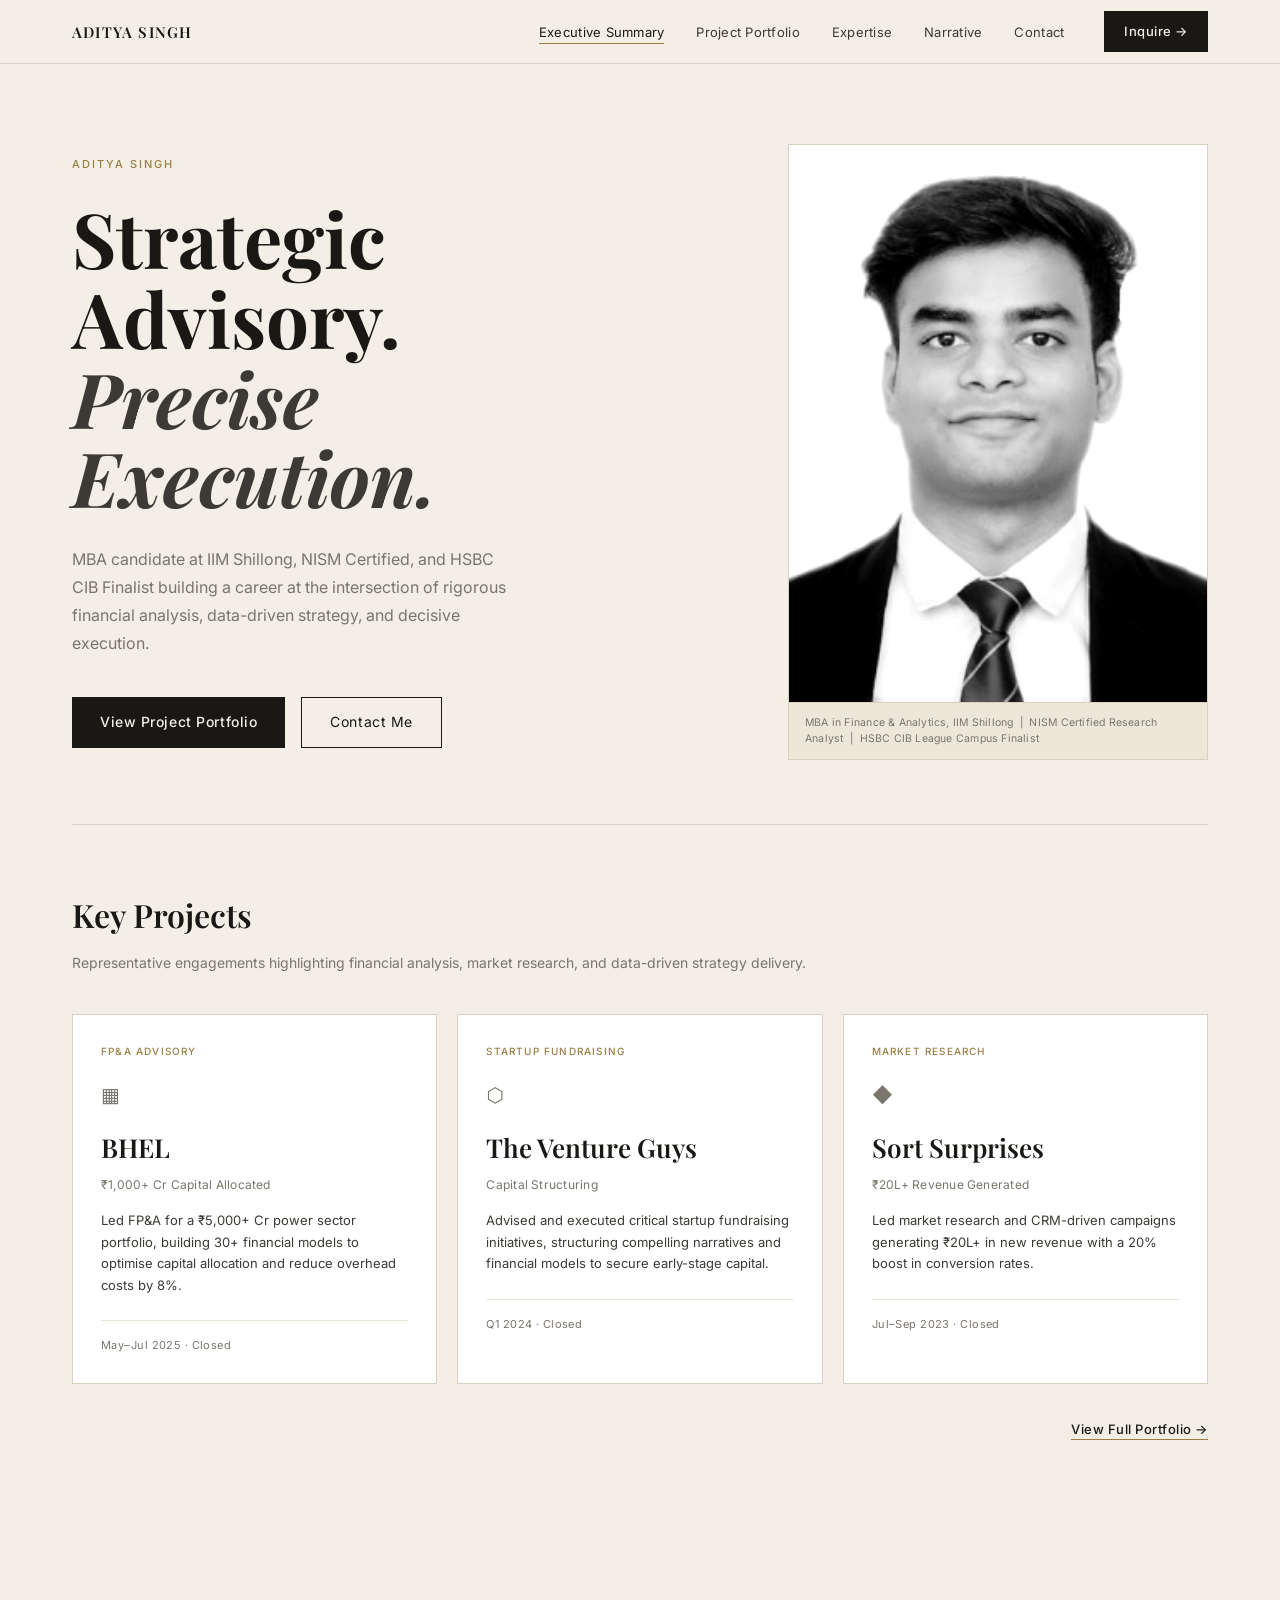
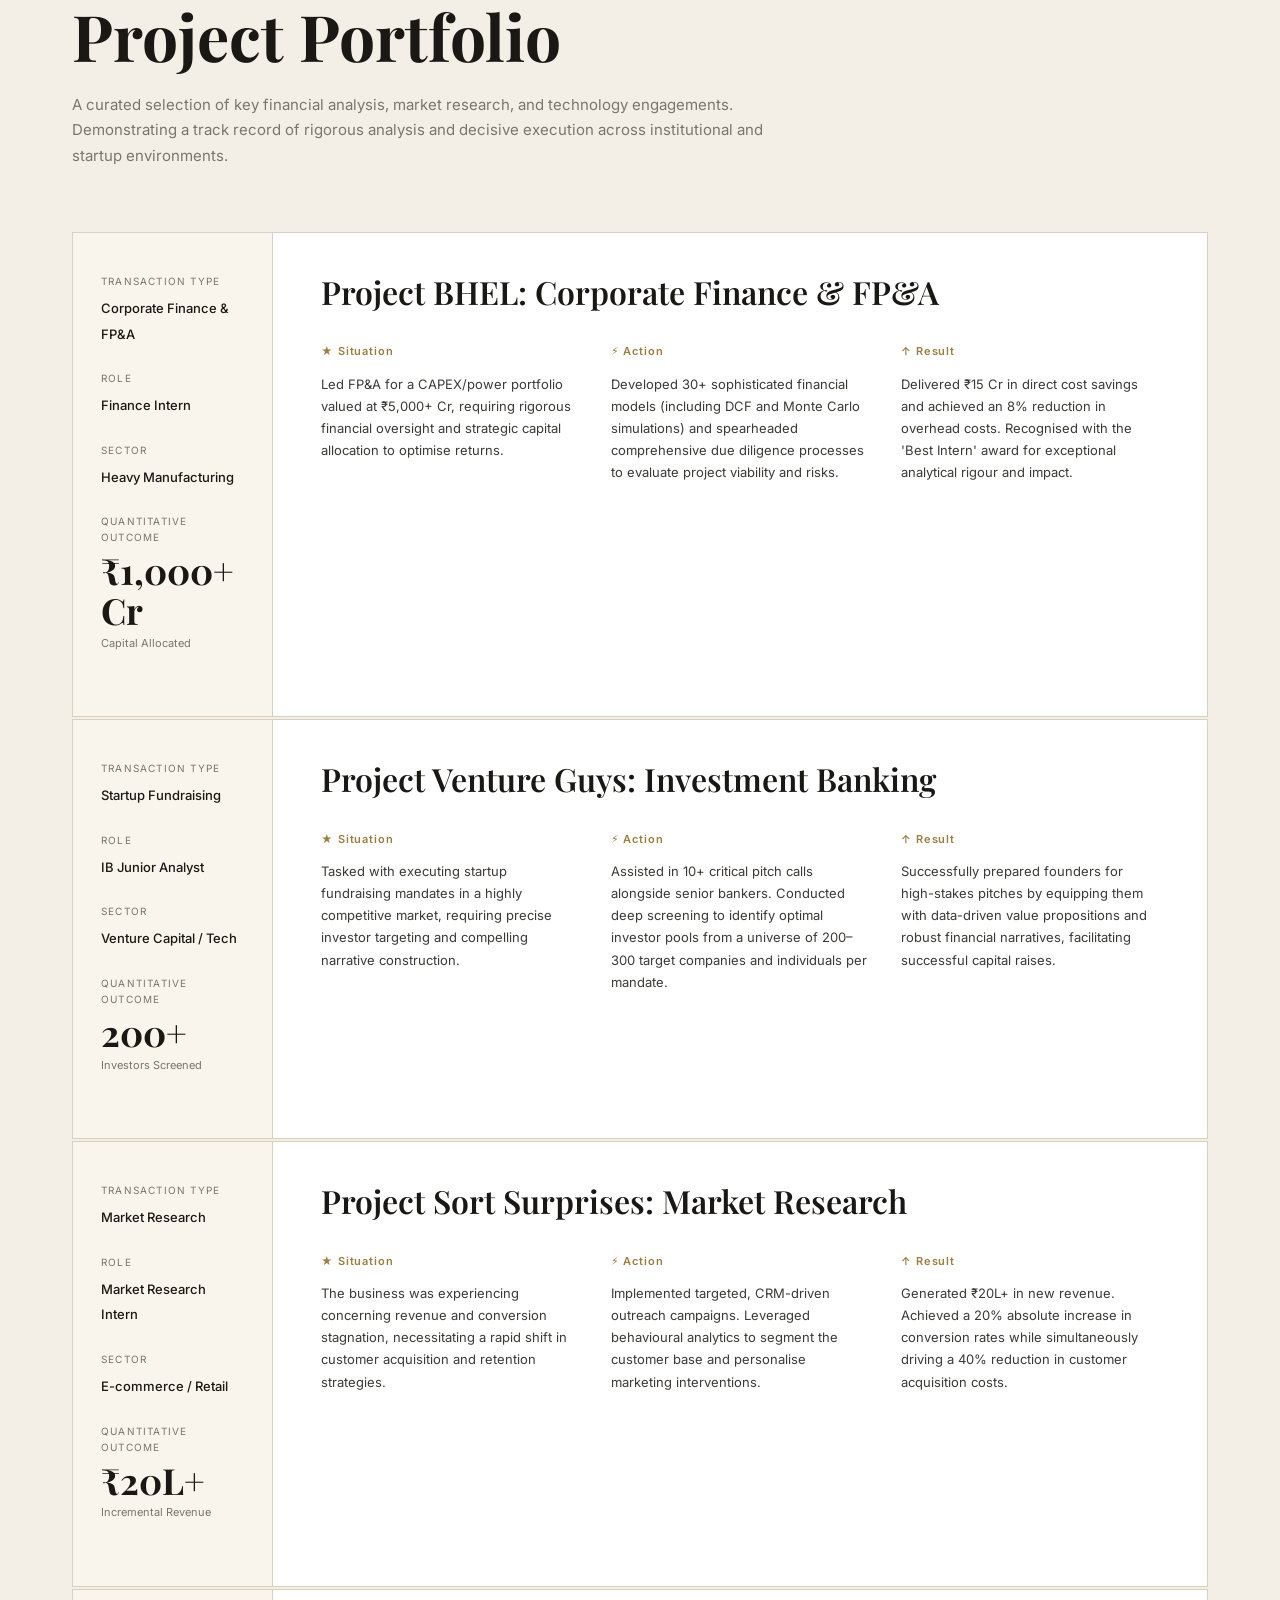
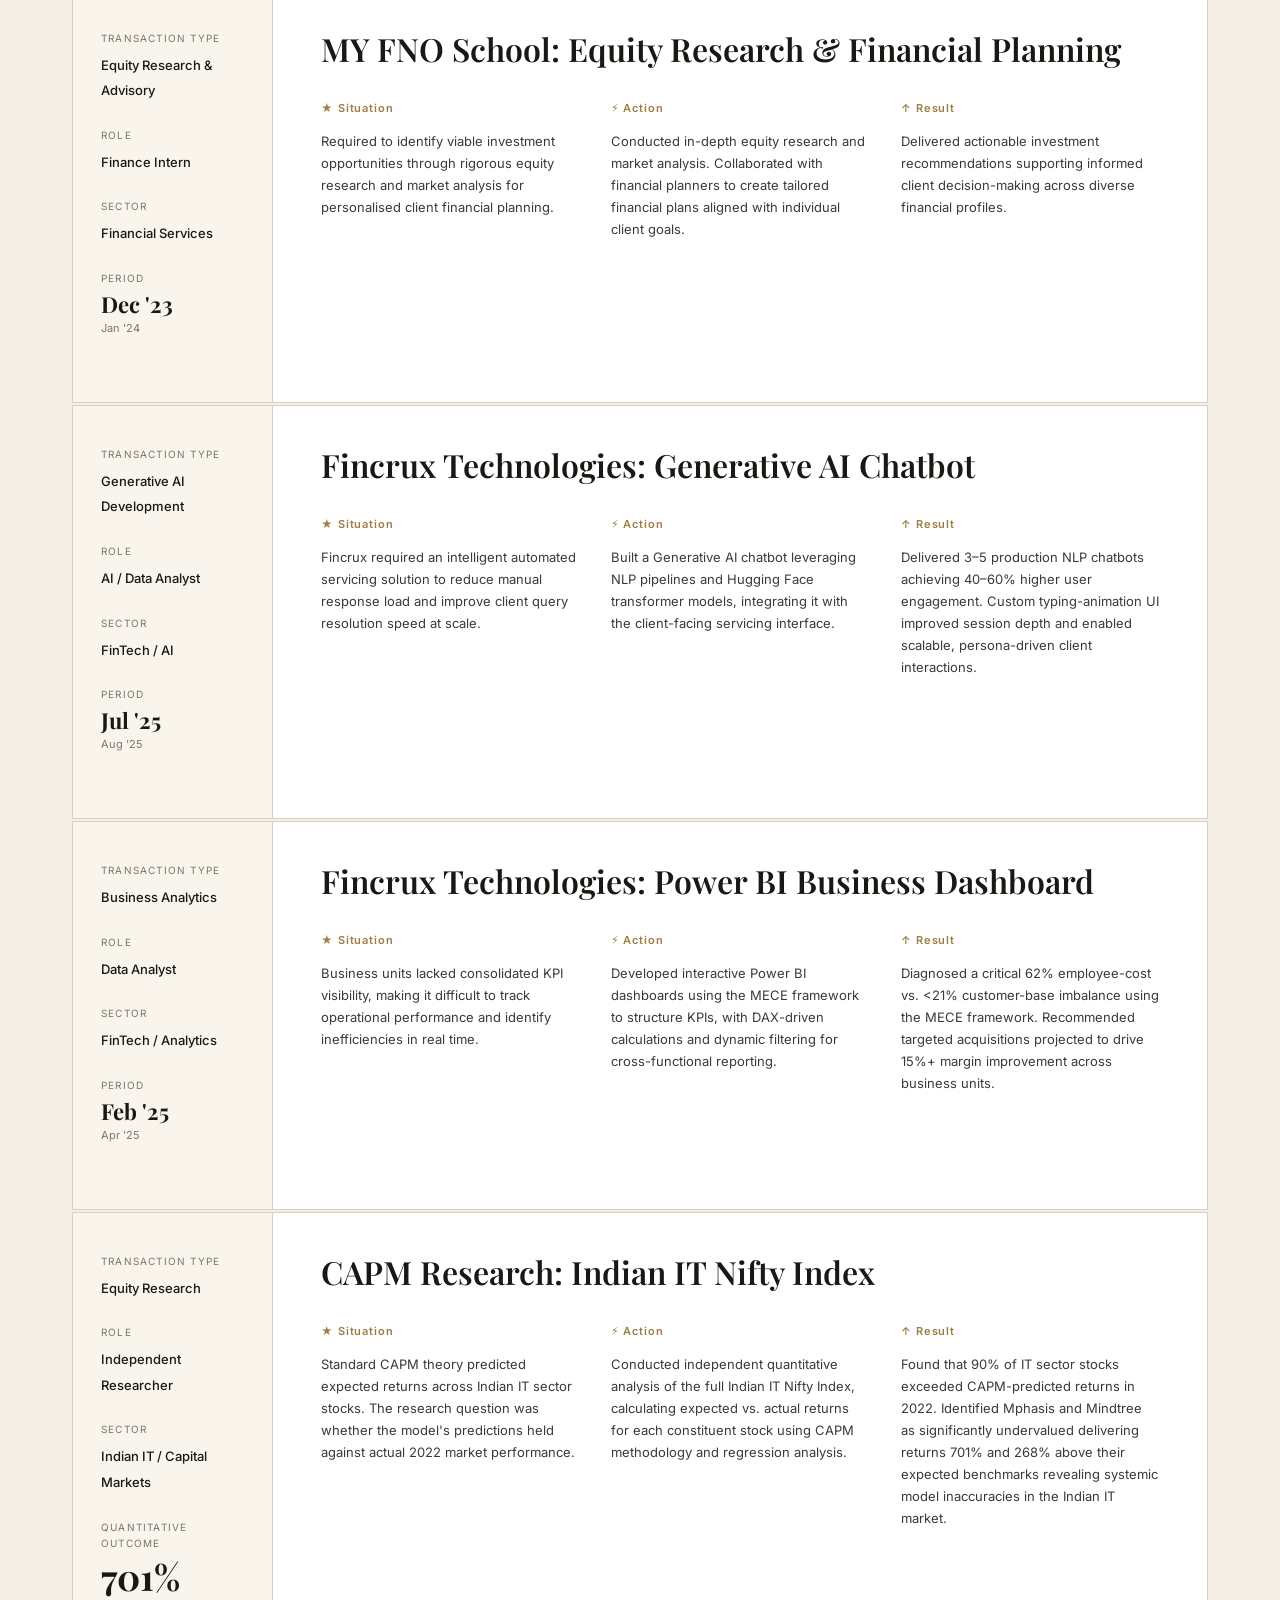
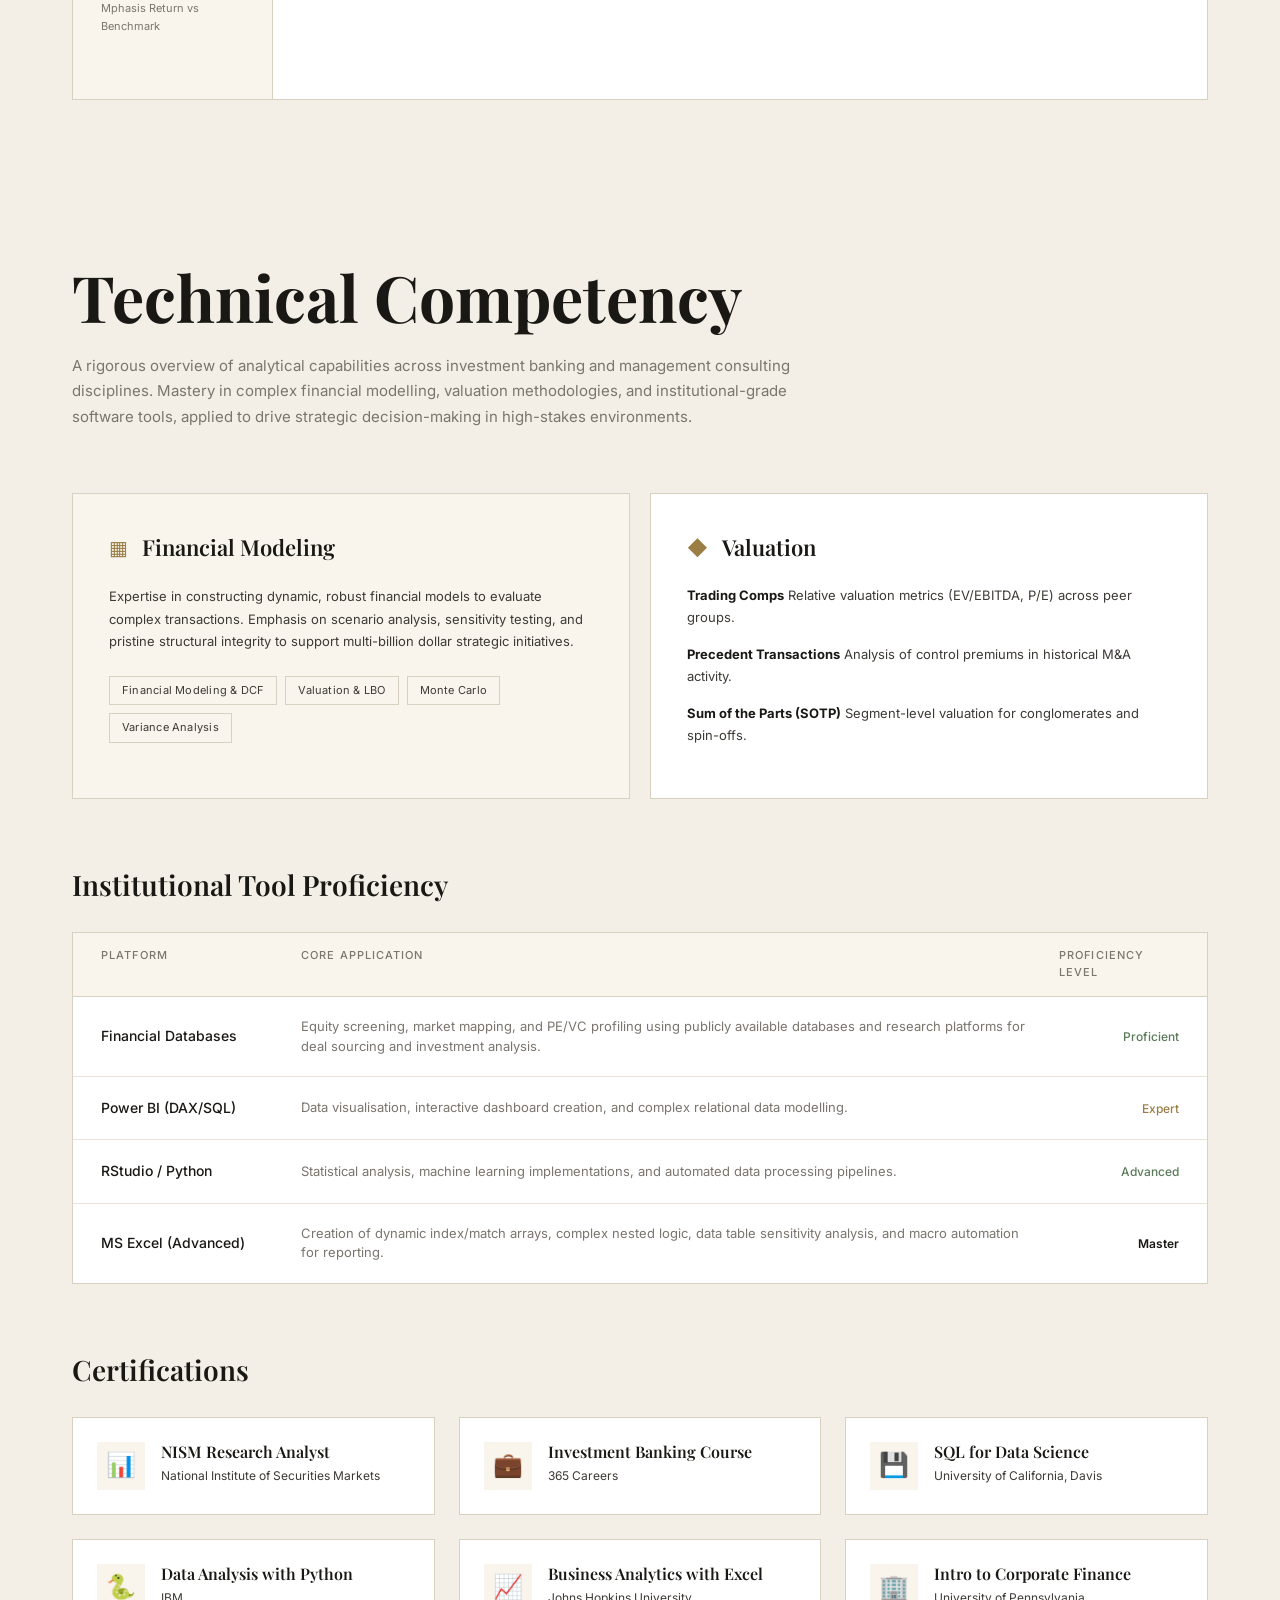
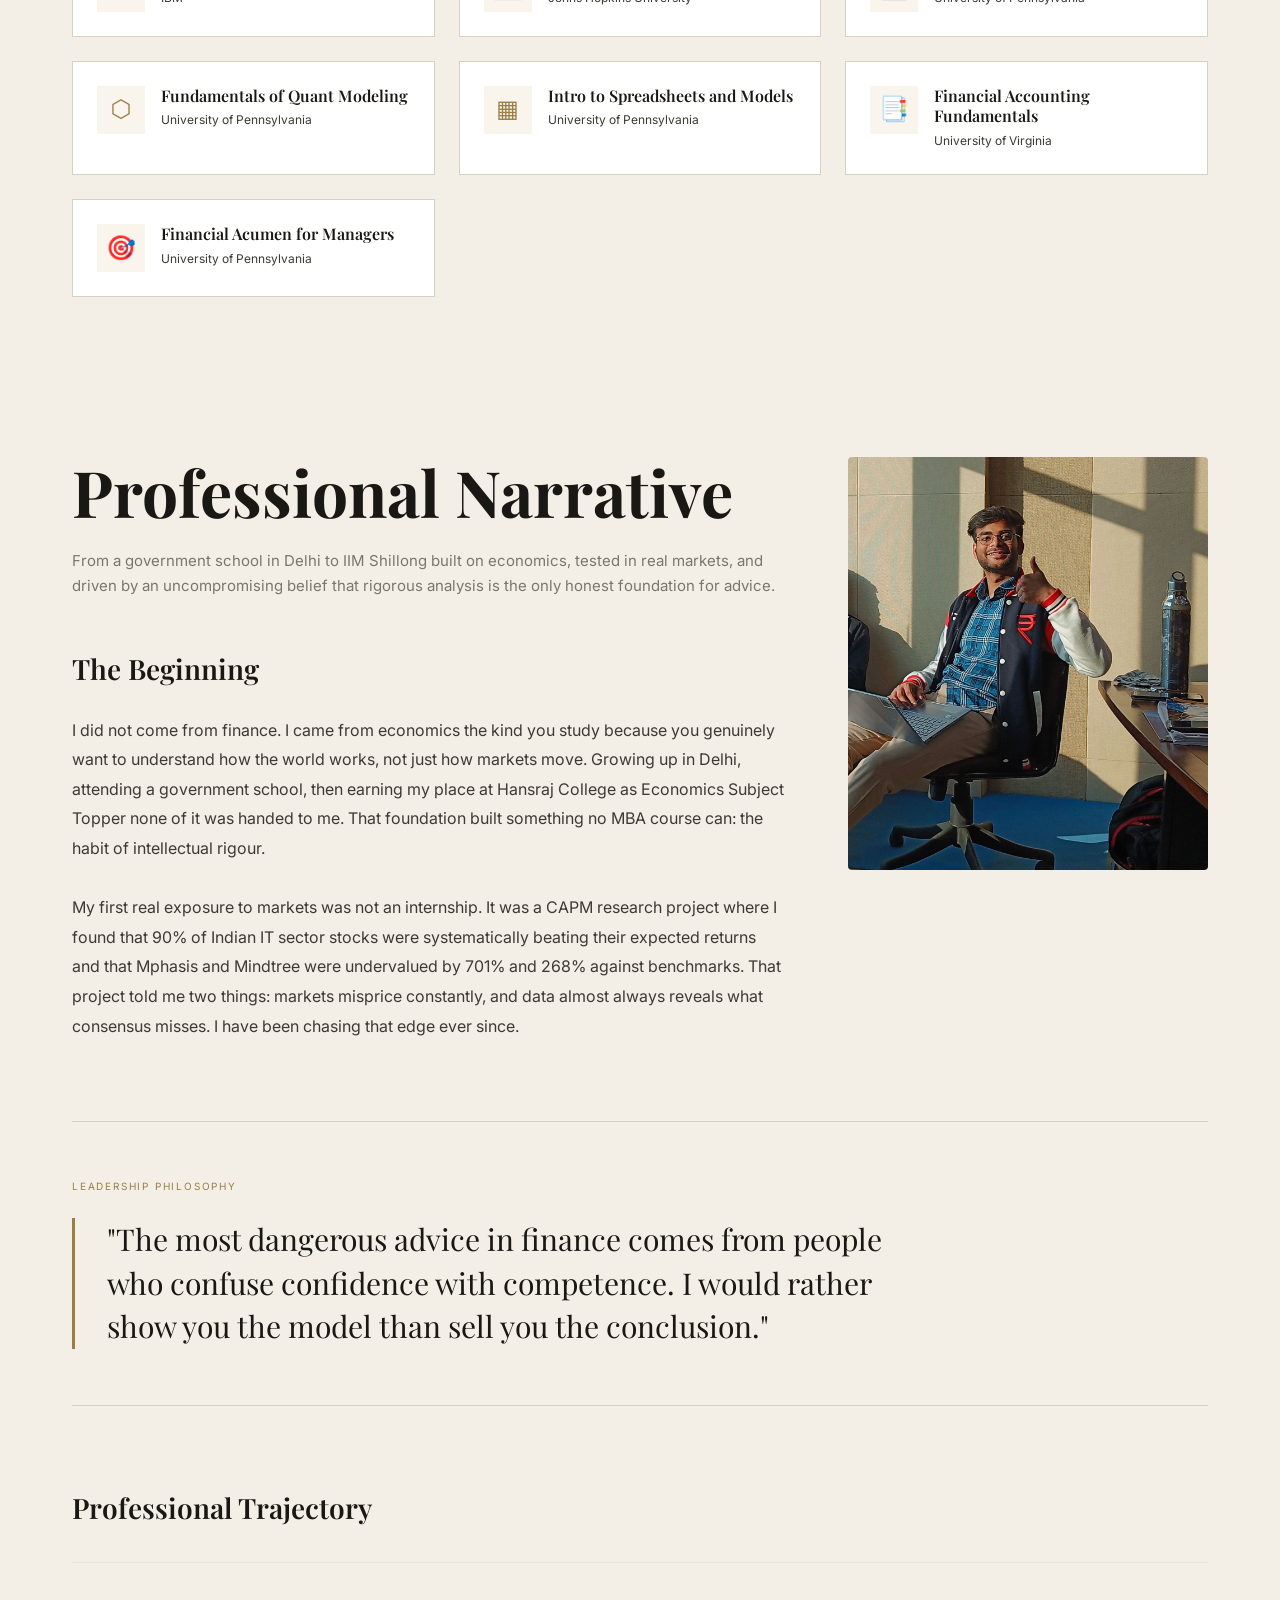
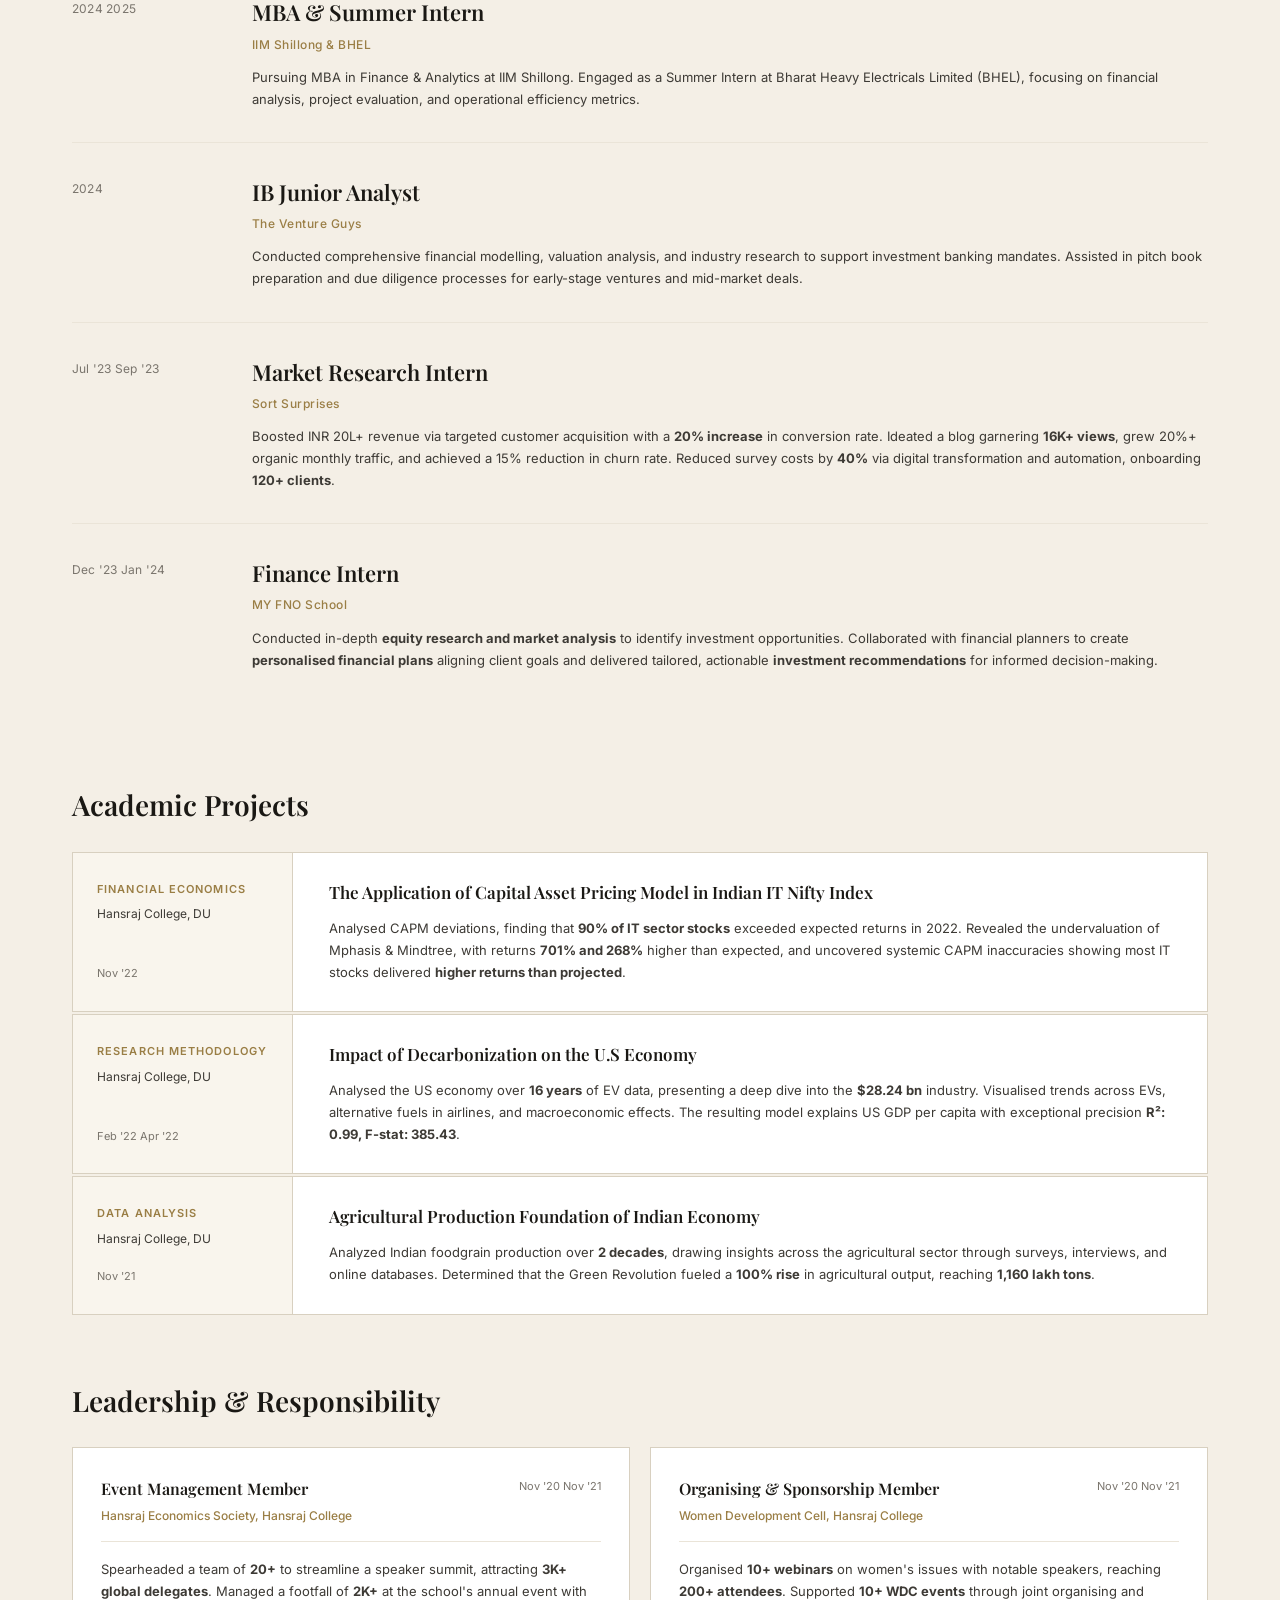
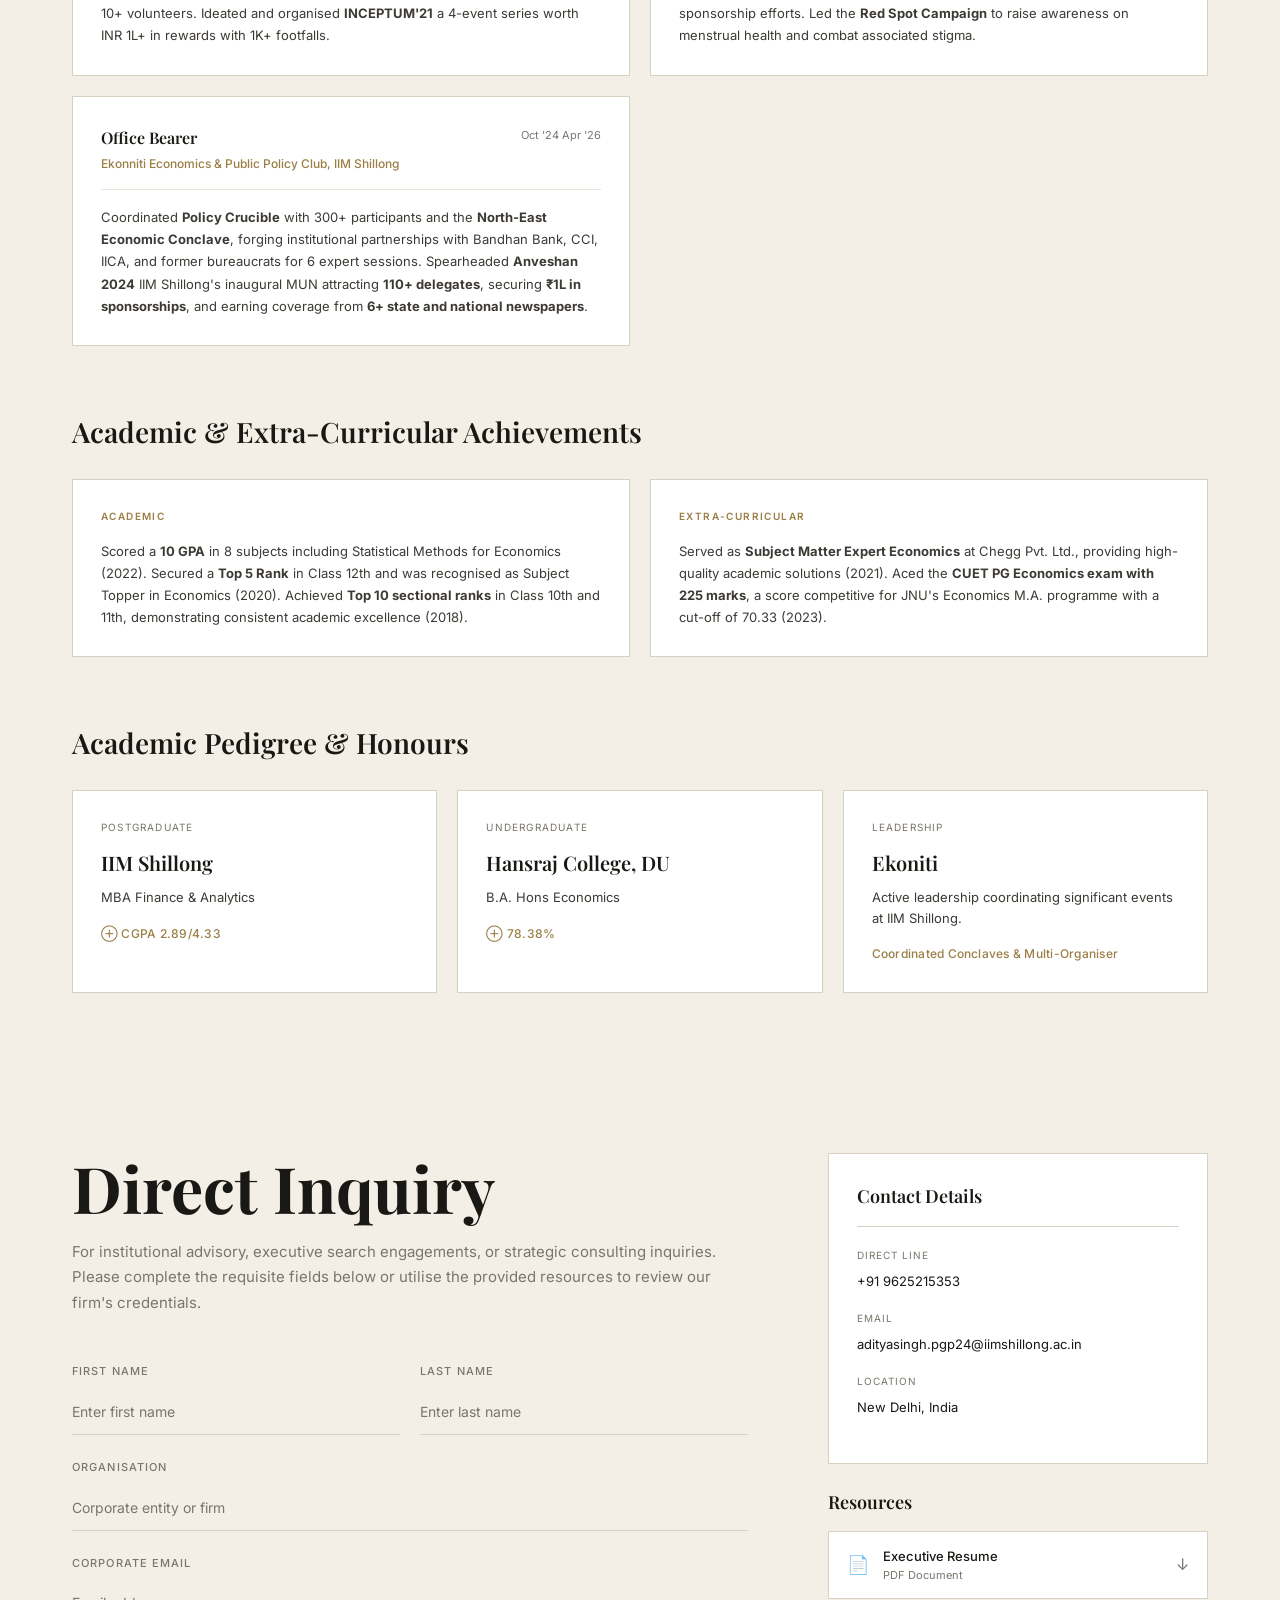
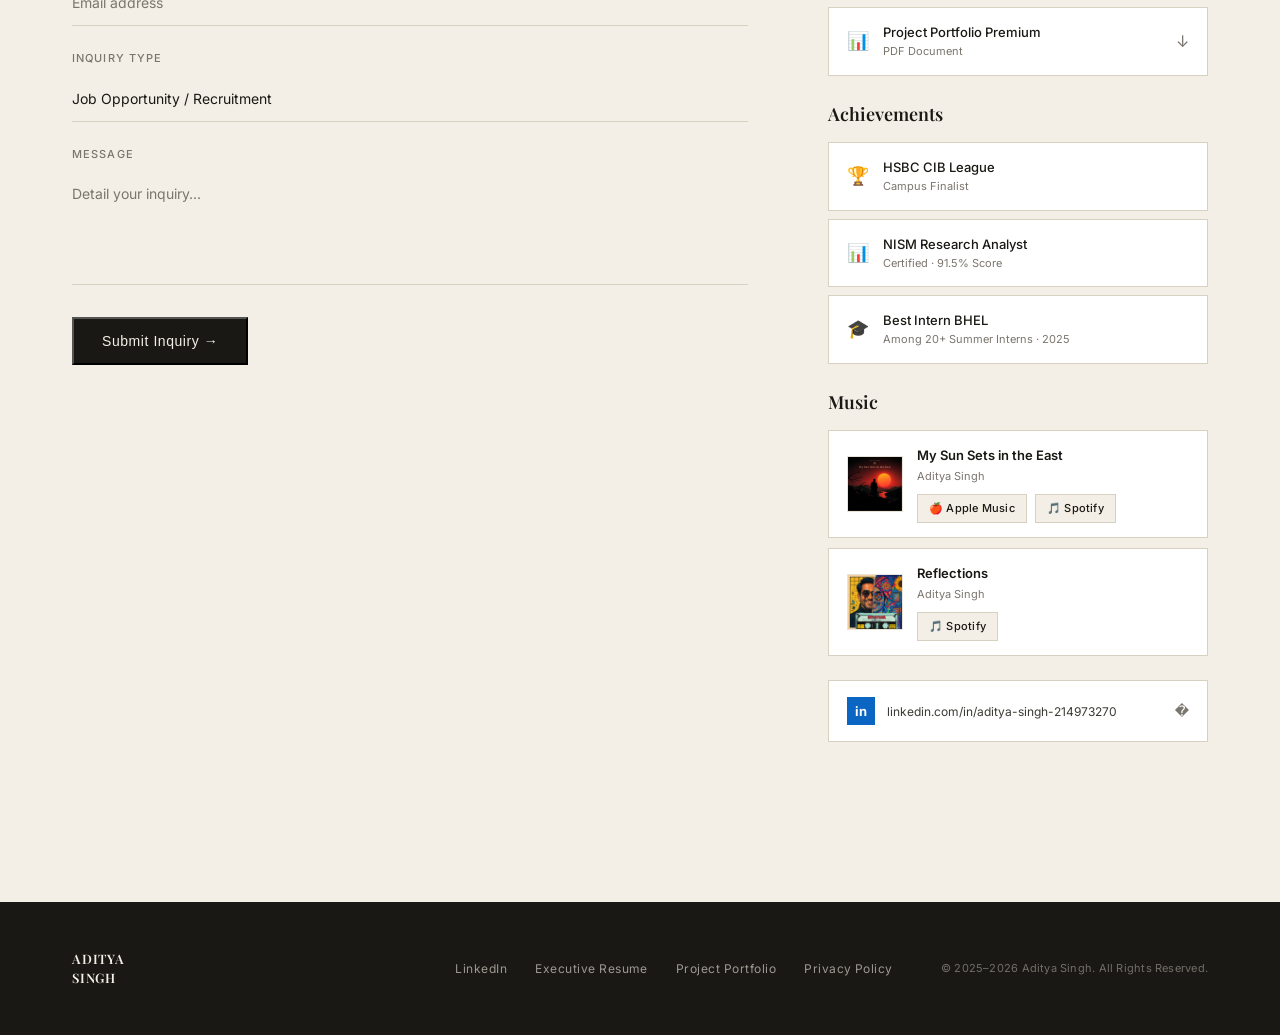
==== commit 55c3577e: "Move 'The Beginning' section to fill empty gap in Narrative Hero" ====
--- a/index.html
+++ b/index.html
@@ -539,20 +539,21 @@
     <div class="narrative-hero">
       <div class="narrative-hero-text">
         <h1 class="page-title">Professional Narrative</h1>
-        <p class="page-sub">From a government school in Delhi to IIM Shillong  built on economics, tested in real markets, and driven by an uncompromising belief that rigorous analysis is the only honest foundation for advice.</p>
+        <p class="page-sub" style="margin-bottom: 48px;">From a government school in Delhi to IIM Shillong  built on economics, tested in real markets, and driven by an uncompromising belief that rigorous analysis is the only honest foundation for advice.</p>
+        
+        <div class="origin-section" style="margin-bottom: 0;">
+          <h2 class="sub-section-title">The Beginning</h2>
+          <p class="timeline-desc" style="max-width:720px;line-height:1.85;font-size:16px;">
+            I did not come from finance. I came from economics  the kind you study because you genuinely want to understand how the world works, not just how markets move. Growing up in Delhi, attending a government school, then earning my place at Hansraj College as Economics Subject Topper  none of it was handed to me. That foundation built something no MBA course can: the habit of intellectual rigour.<br><br>
+            My first real exposure to markets was not an internship. It was a CAPM research project where I found that 90% of Indian IT sector stocks were systematically beating their expected returns  and that Mphasis and Mindtree were undervalued by 701% and 268% against benchmarks. That project told me two things: markets misprice constantly, and data almost always reveals what consensus misses. I have been chasing that edge ever since.
+          </p>
+        </div>
       </div>
       <div class="narrative-hero-img">
         <img src="narrative-photo.jpg?v=2" alt="Aditya Singh" style="width:100%;height:100%;object-fit:cover;object-position:center;border-radius:4px;" />
       </div>
     </div>
 
-    <div class="origin-section" style="margin-bottom:64px;">
-      <h2 class="sub-section-title">The Beginning</h2>
-      <p class="timeline-desc" style="max-width:720px;line-height:1.85;font-size:16px;">
-        I did not come from finance. I came from economics  the kind you study because you genuinely want to understand how the world works, not just how markets move. Growing up in Delhi, attending a government school, then earning my place at Hansraj College as Economics Subject Topper  none of it was handed to me. That foundation built something no MBA course can: the habit of intellectual rigour.<br><br>
-        My first real exposure to markets was not an internship. It was a CAPM research project where I found that 90% of Indian IT sector stocks were systematically beating their expected returns  and that Mphasis and Mindtree were undervalued by 701% and 268% against benchmarks. That project told me two things: markets misprice constantly, and data almost always reveals what consensus misses. I have been chasing that edge ever since.
-      </p>
-    </div>
 
     <div class="quote-block">
       <p class="quote-label">LEADERSHIP PHILOSOPHY</p>
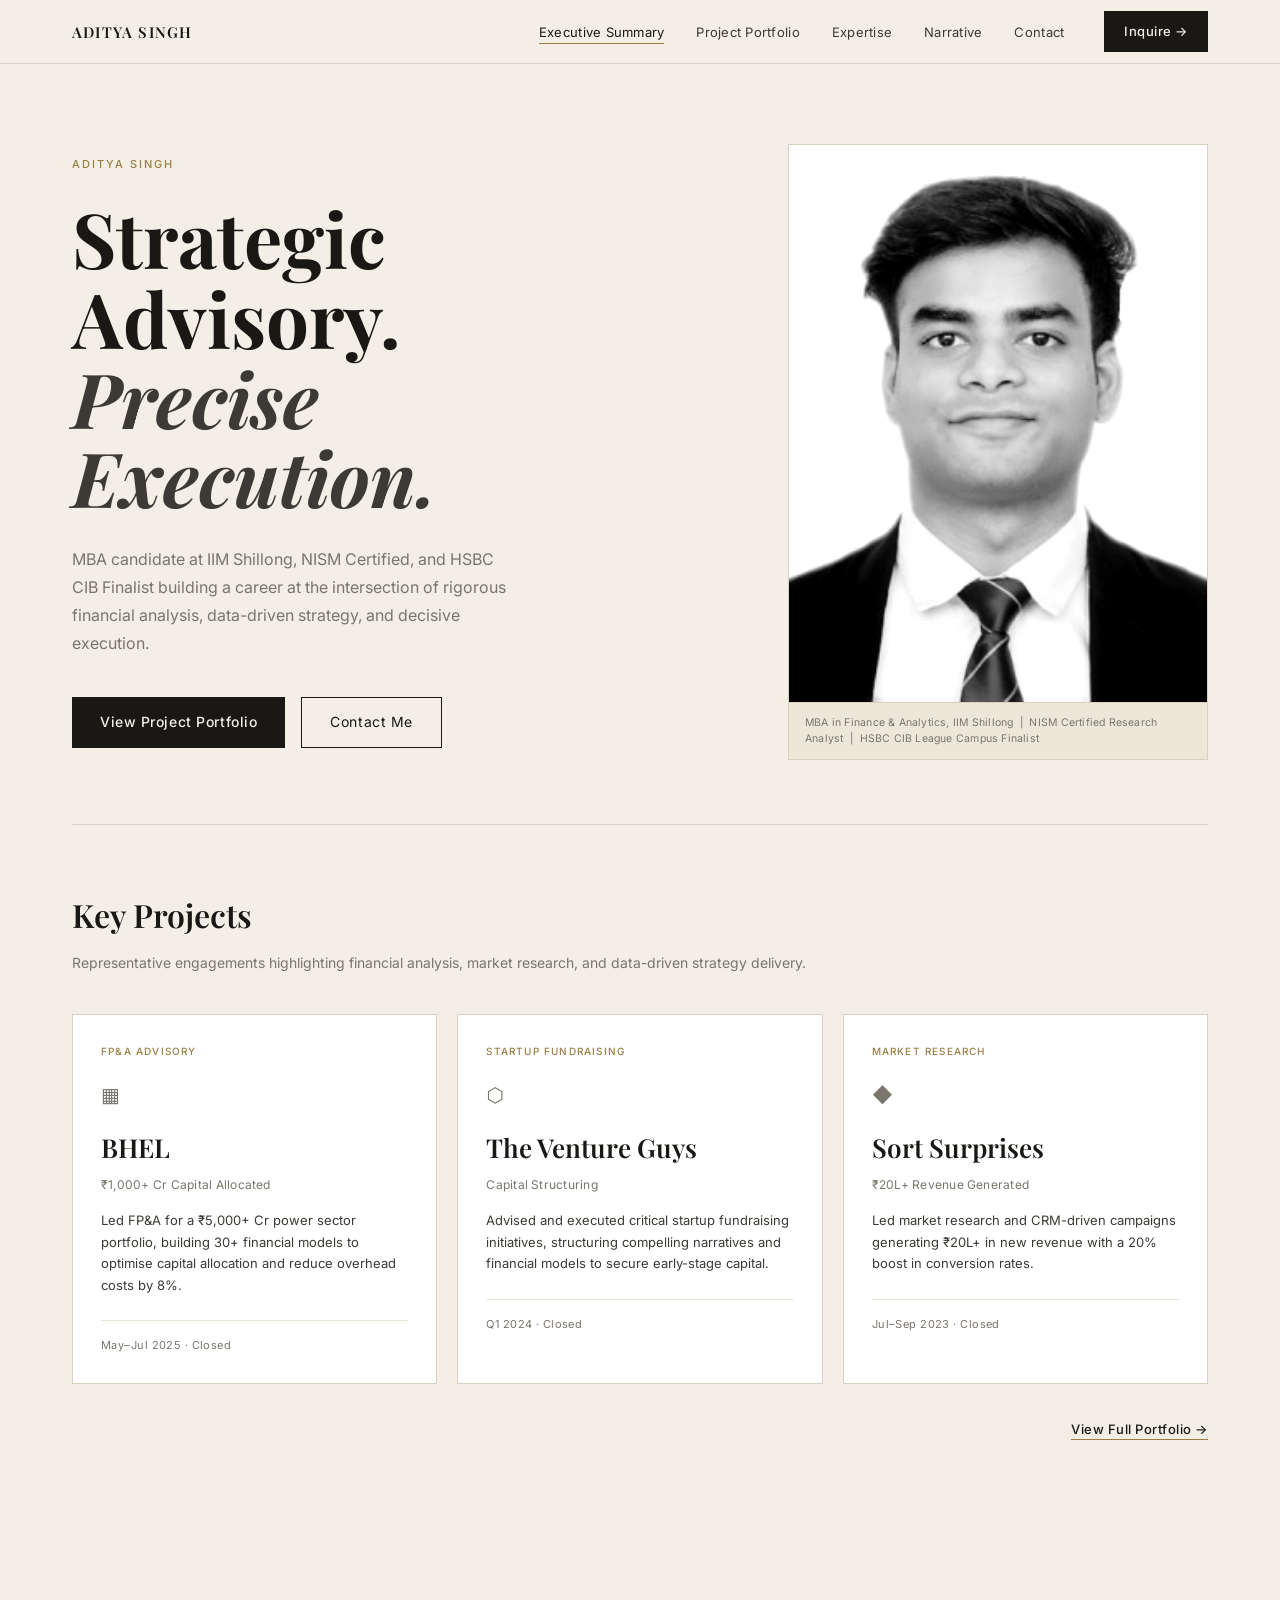
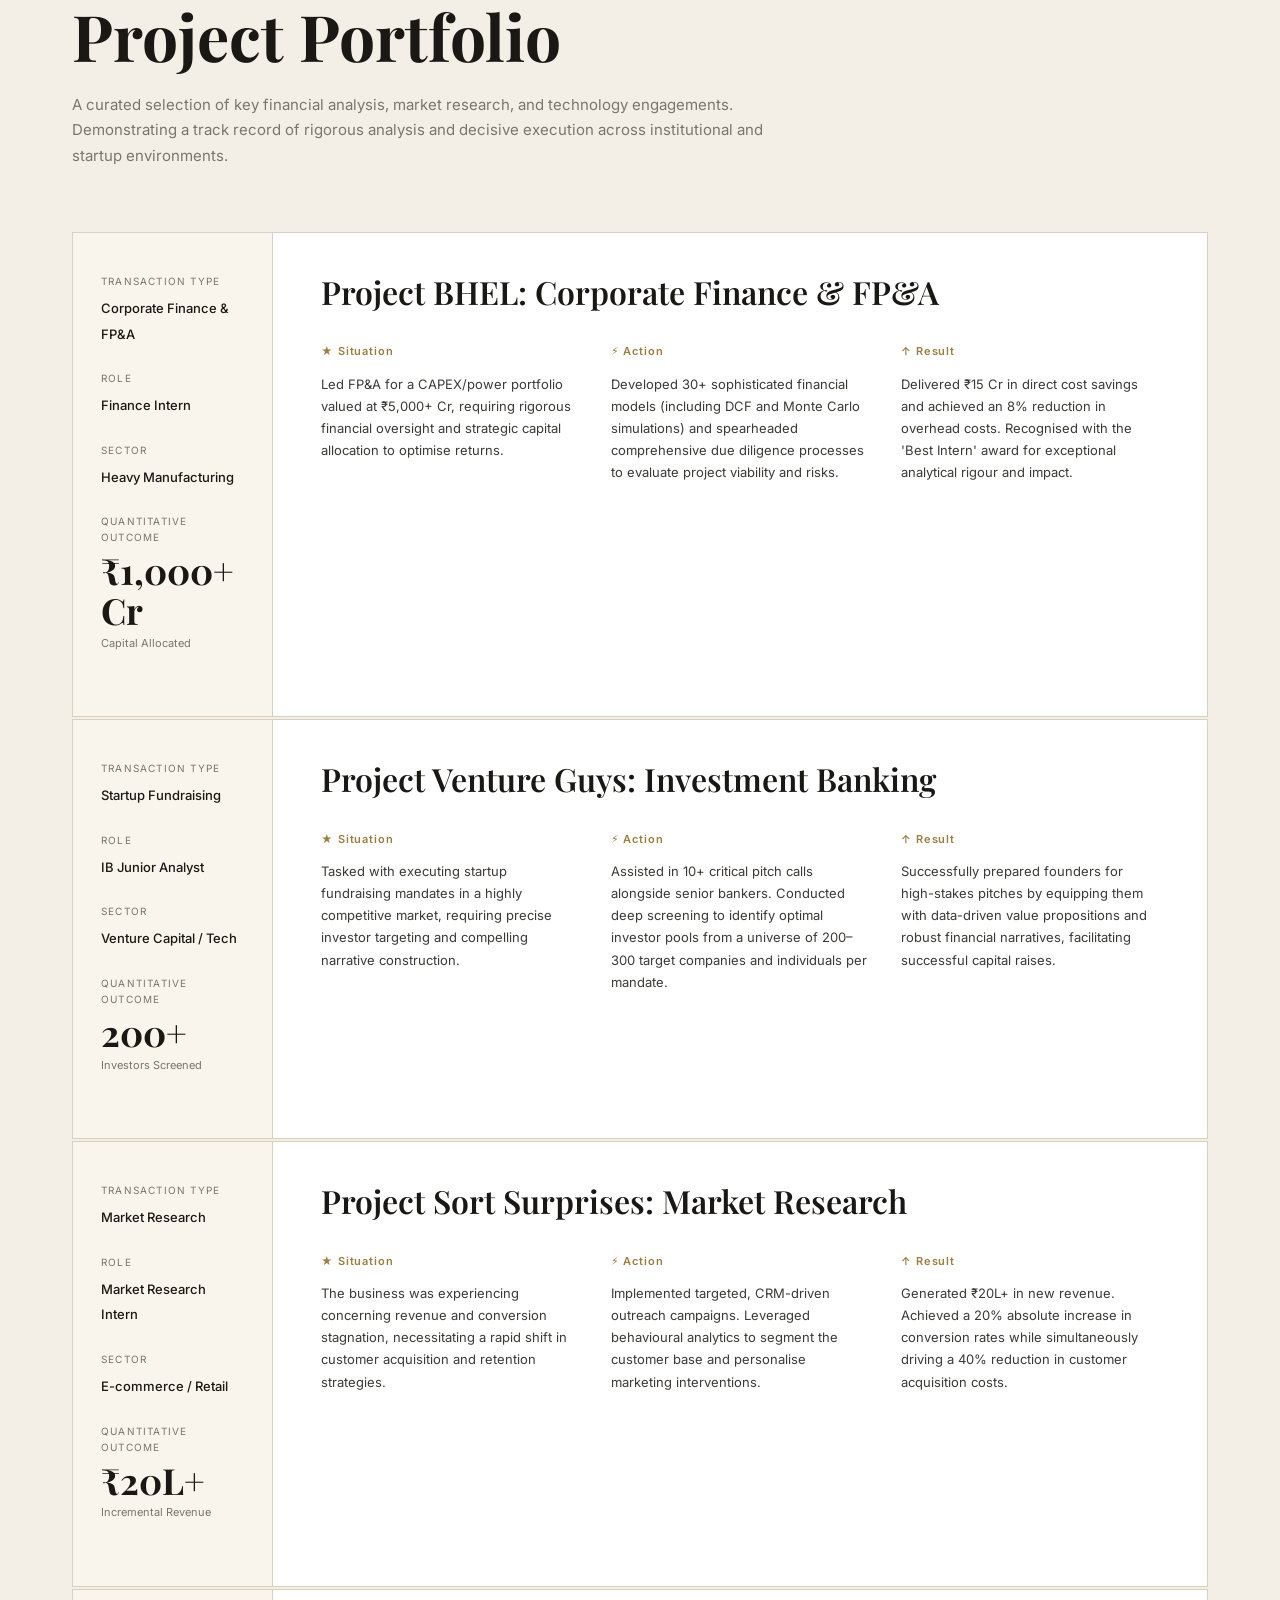
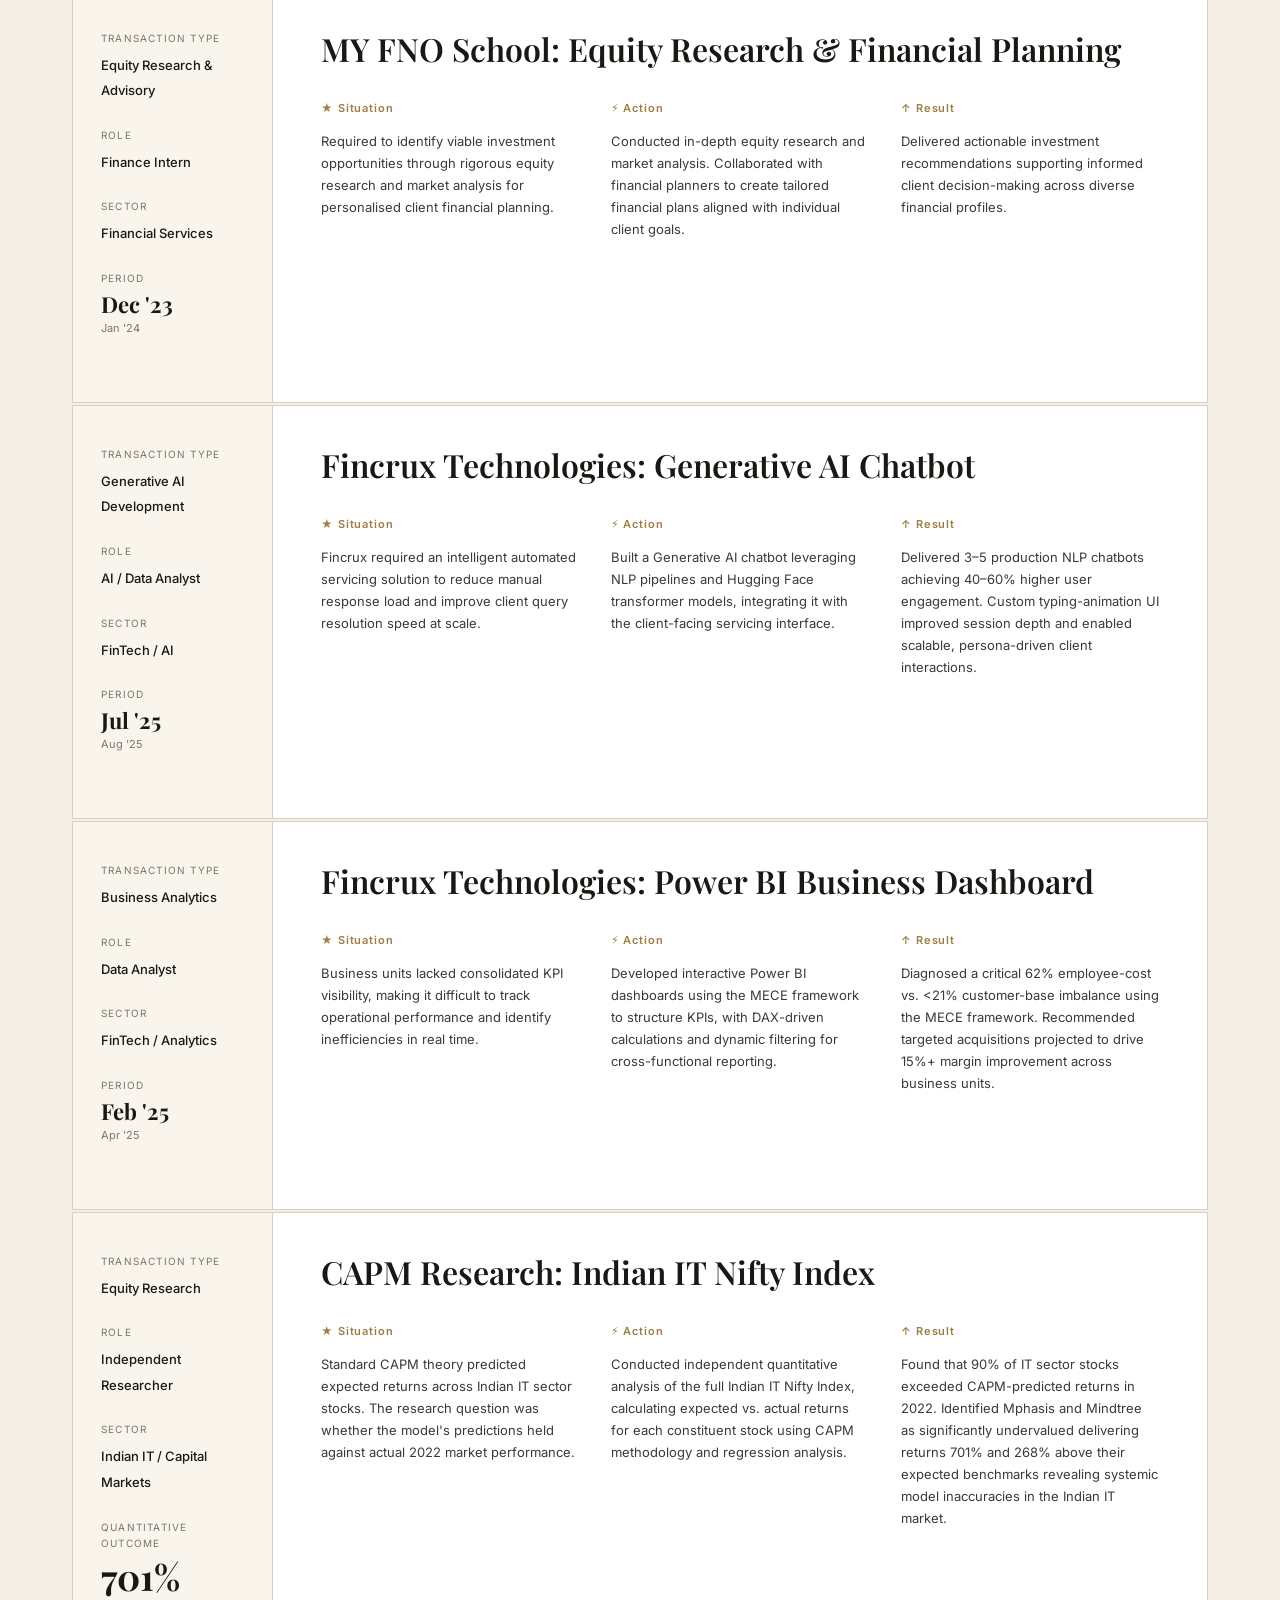
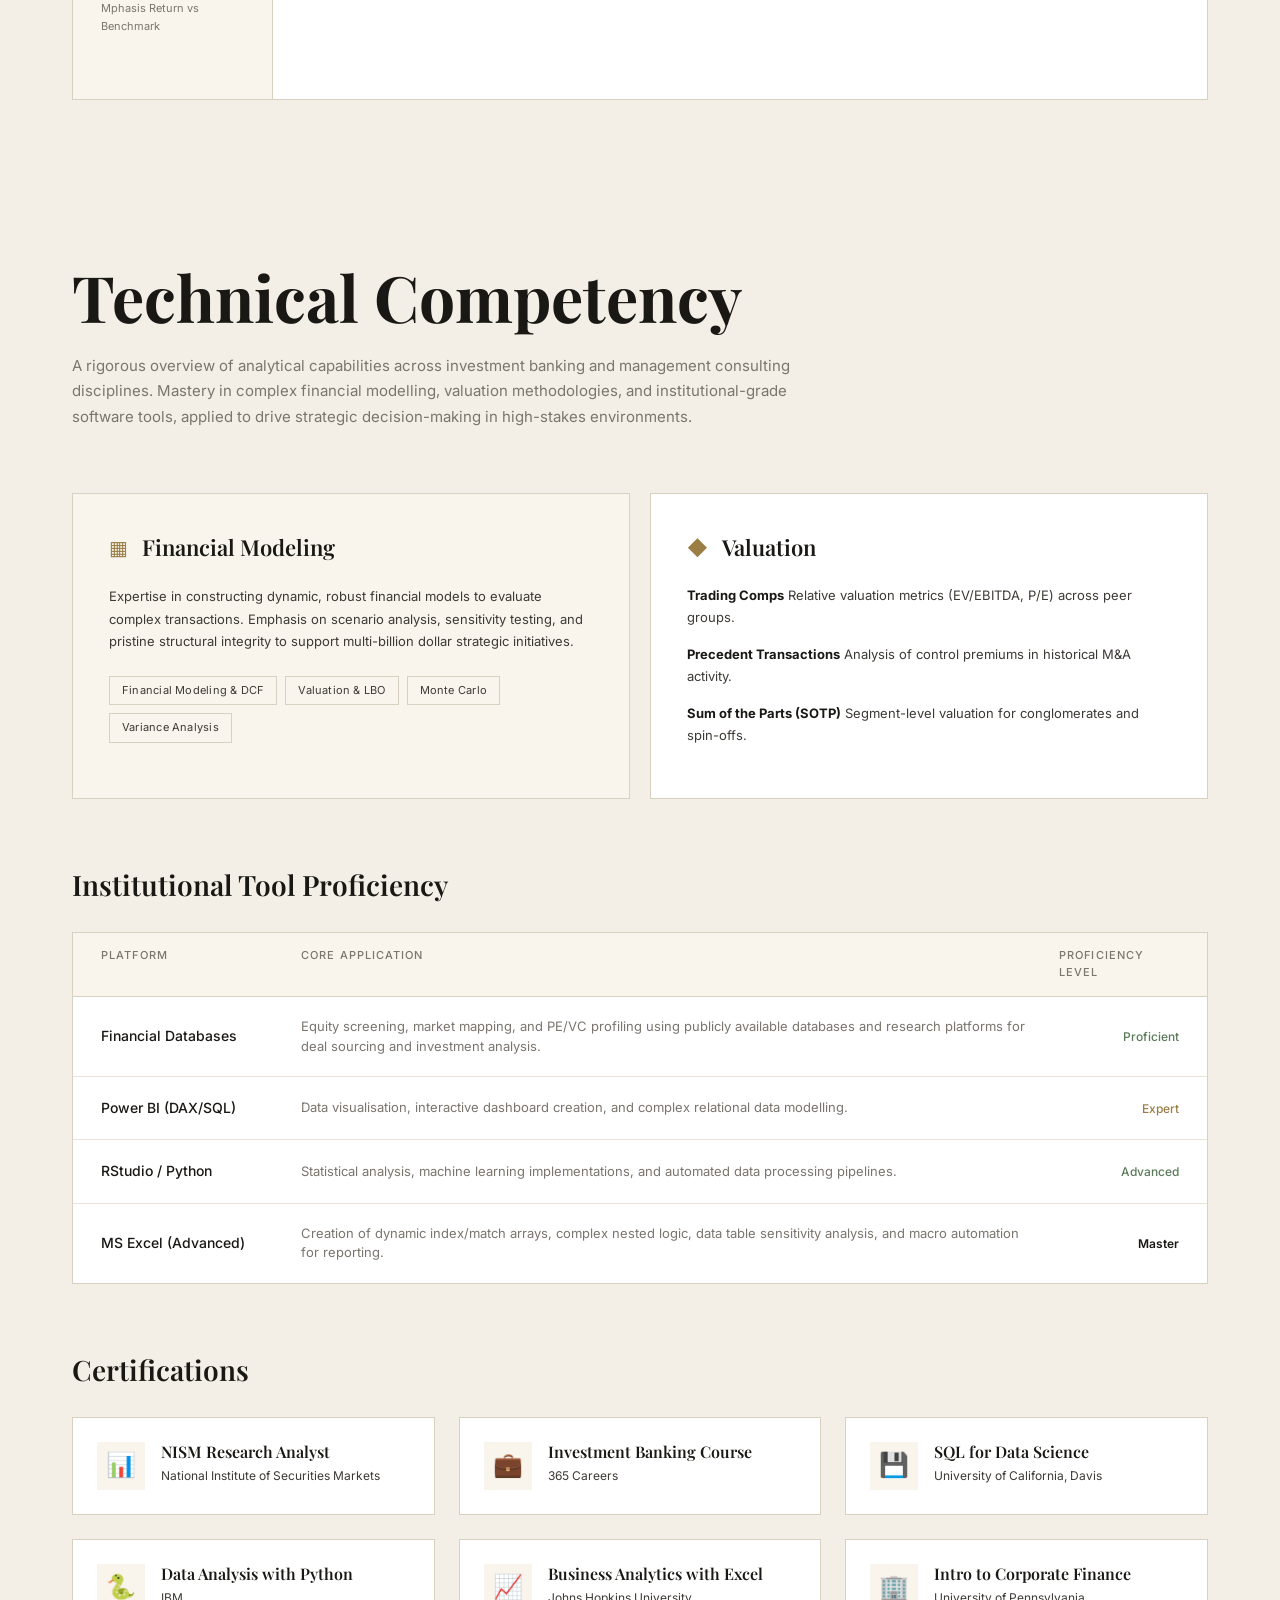
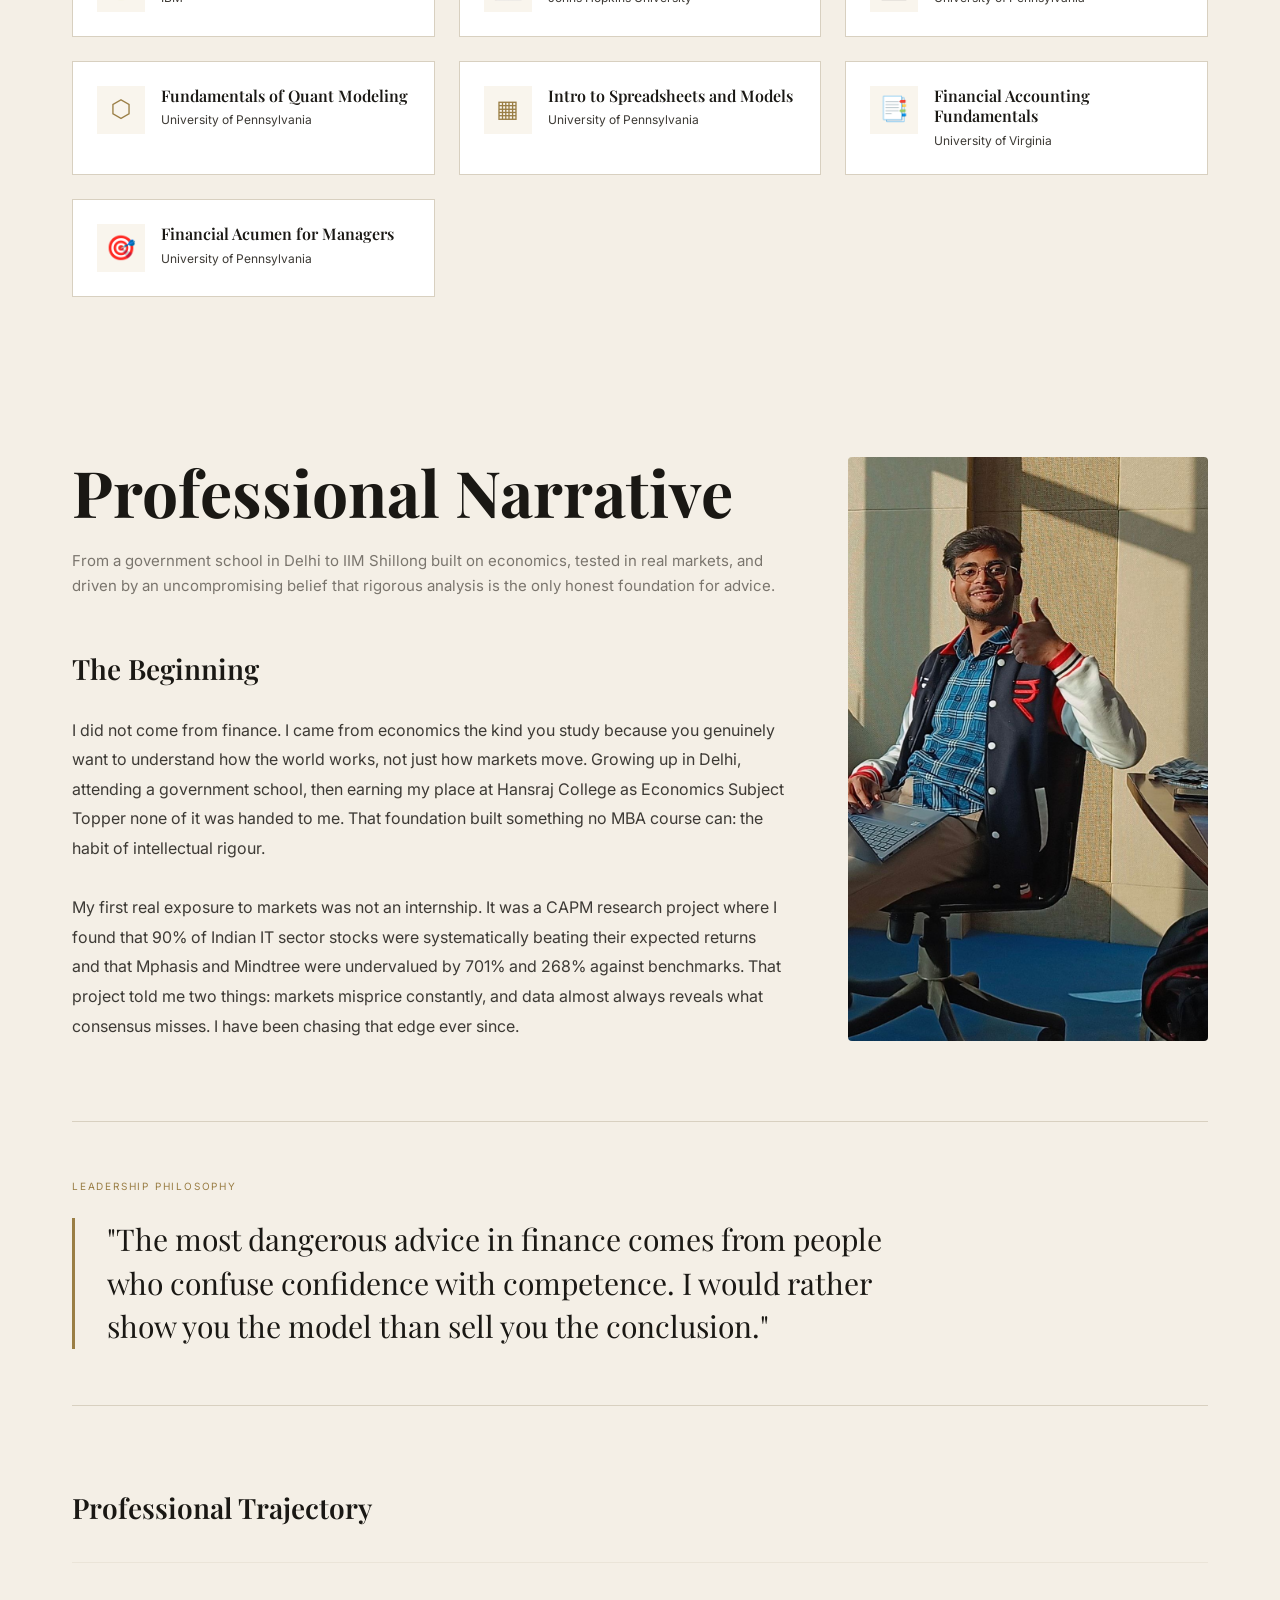
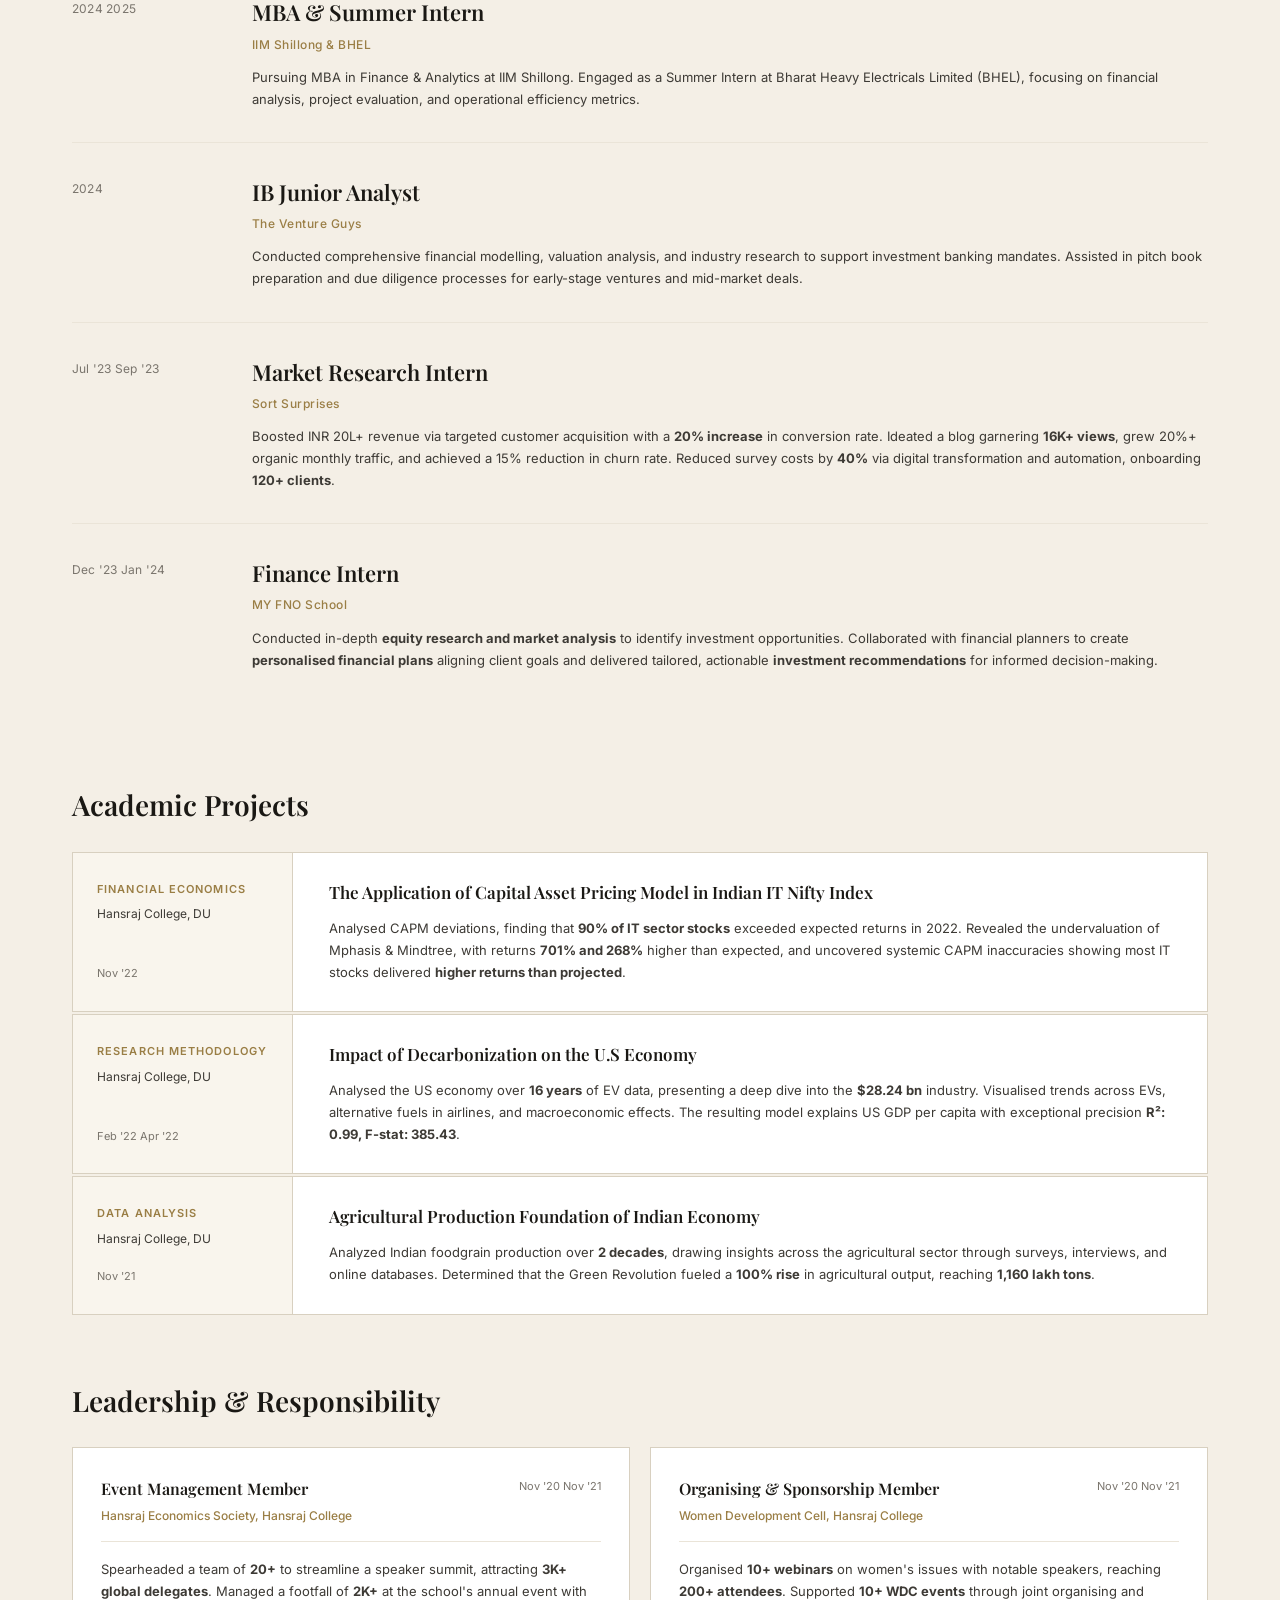
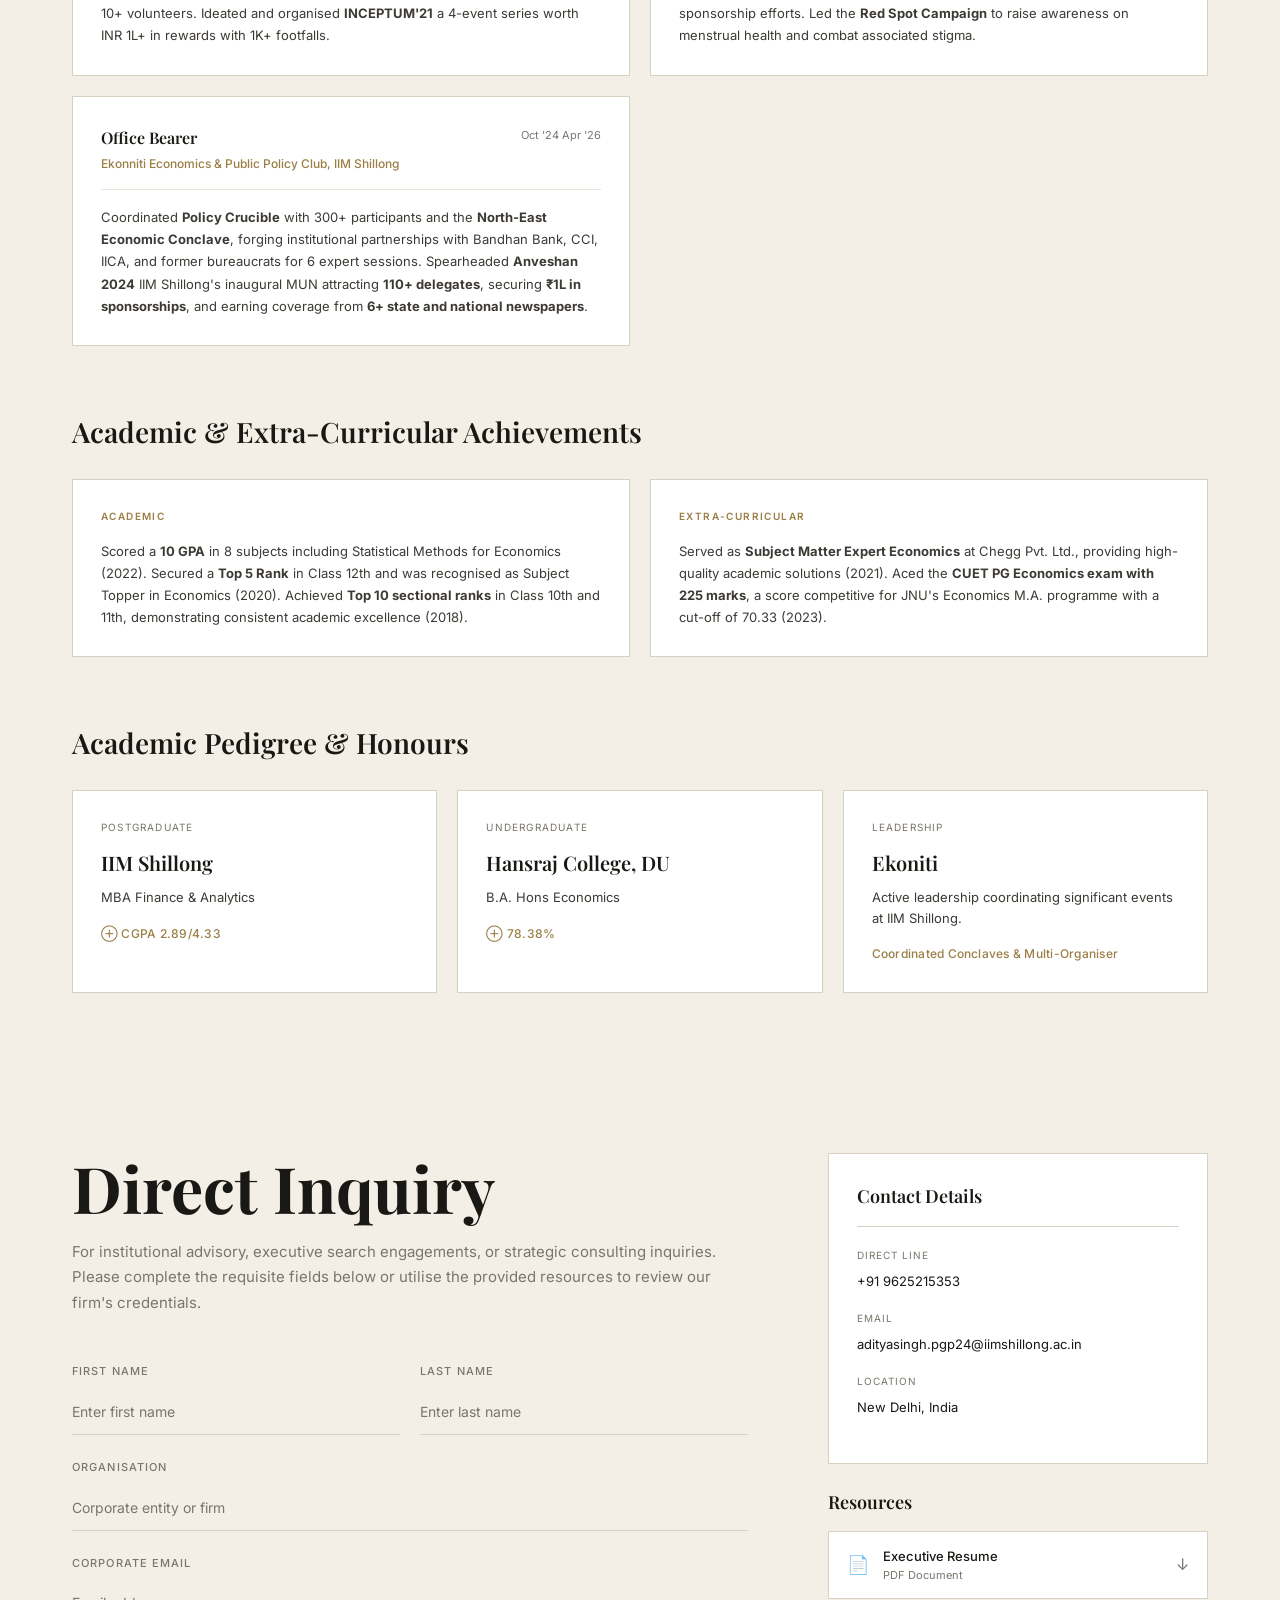
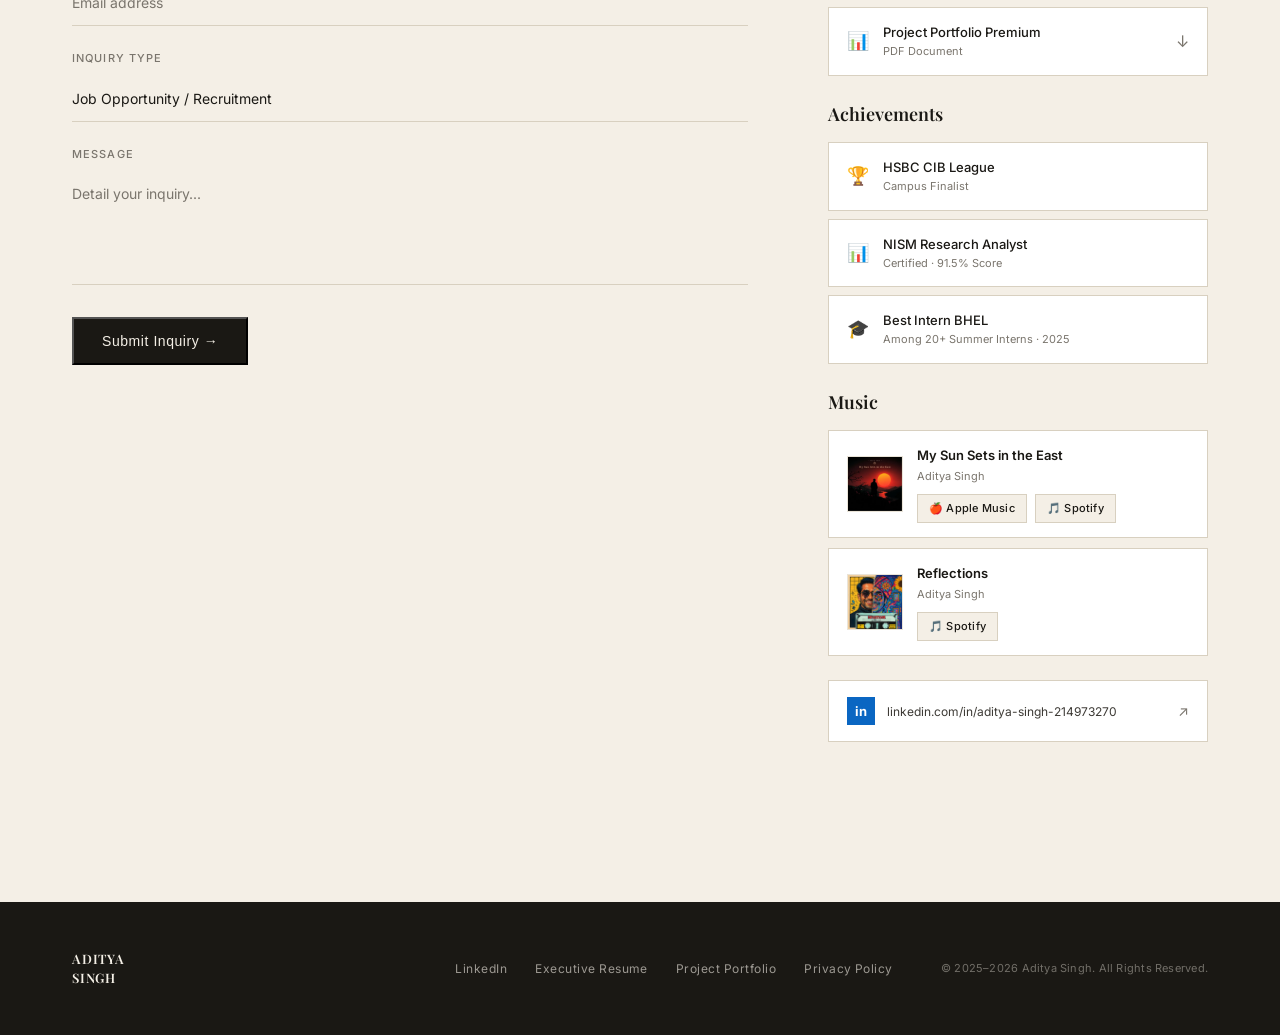
==== commit 06baa2ab: "Fix broken arrow icon on LinkedIn link" ====
--- a/index.html
+++ b/index.html
@@ -1,4 +1,4 @@
-<!DOCTYPE html>
+﻿<!DOCTYPE html>
 <html lang="en">
 <head>
   <meta charset="UTF-8" />
@@ -847,7 +847,7 @@
         <a href="https://linkedin.com/in/aditya-singh-214973270" target="_blank" class="linkedin-block">
           <span class="li-icon">in</span>
           <span class="li-text">linkedin.com/in/aditya-singh-214973270</span>
-          <span class="li-arrow">�</span>
+          <span class="li-arrow">↗</span>
         </a>
       </div>
     </div>
@@ -869,4 +869,4 @@
 
   <script src="main.js"></script>
 </body>
-</html>+</html>
--- a/styles.css
+++ b/styles.css
@@ -1,4 +1,4 @@
-﻿/* ── RESET & BASE ── */
+/* ── RESET & BASE ── */
 *, *::before, *::after { box-sizing: border-box; margin: 0; padding: 0; }
 
 :root {
@@ -442,7 +442,7 @@
 /* ── NARRATIVE ── */
 .narrative-hero {
   display: grid; grid-template-columns: 1fr 360px;
-  gap: 64px; align-items: start;
+  gap: 64px; align-items: stretch;
   margin-bottom: 80px;
 }
 
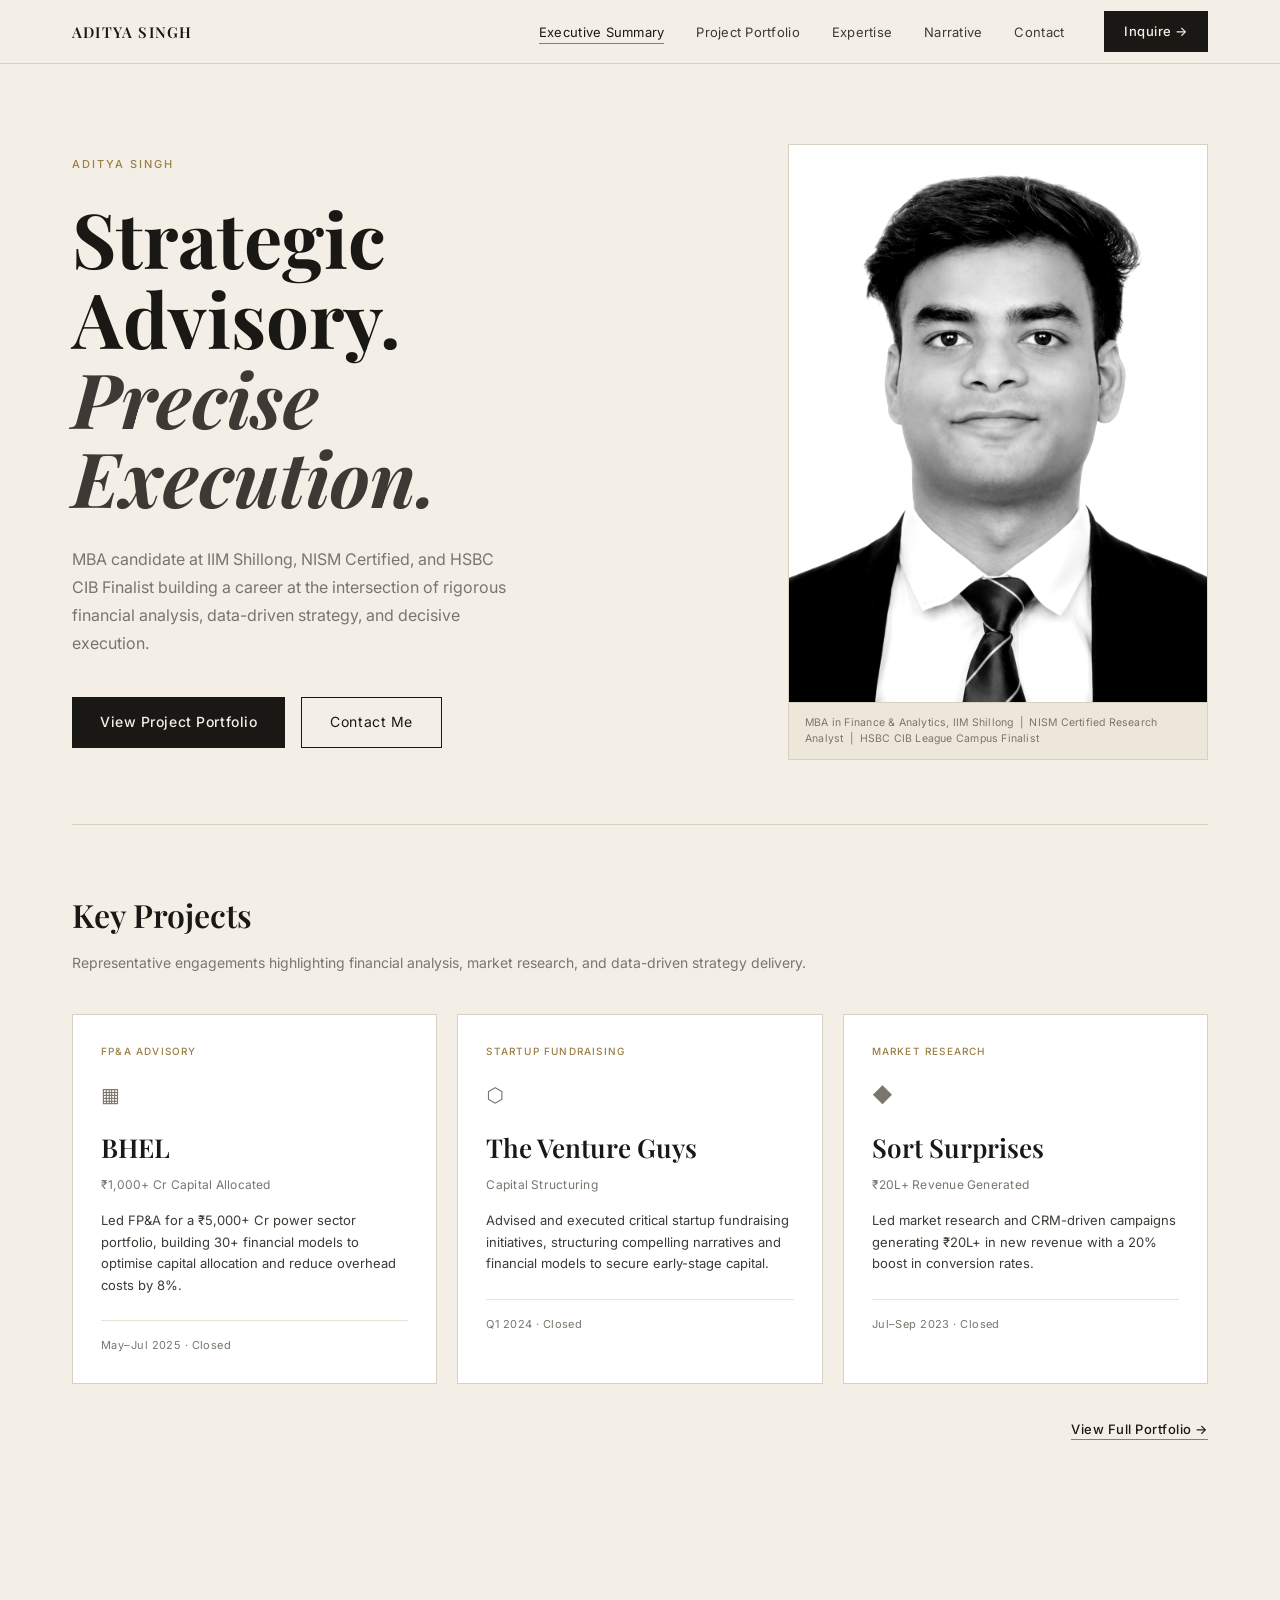
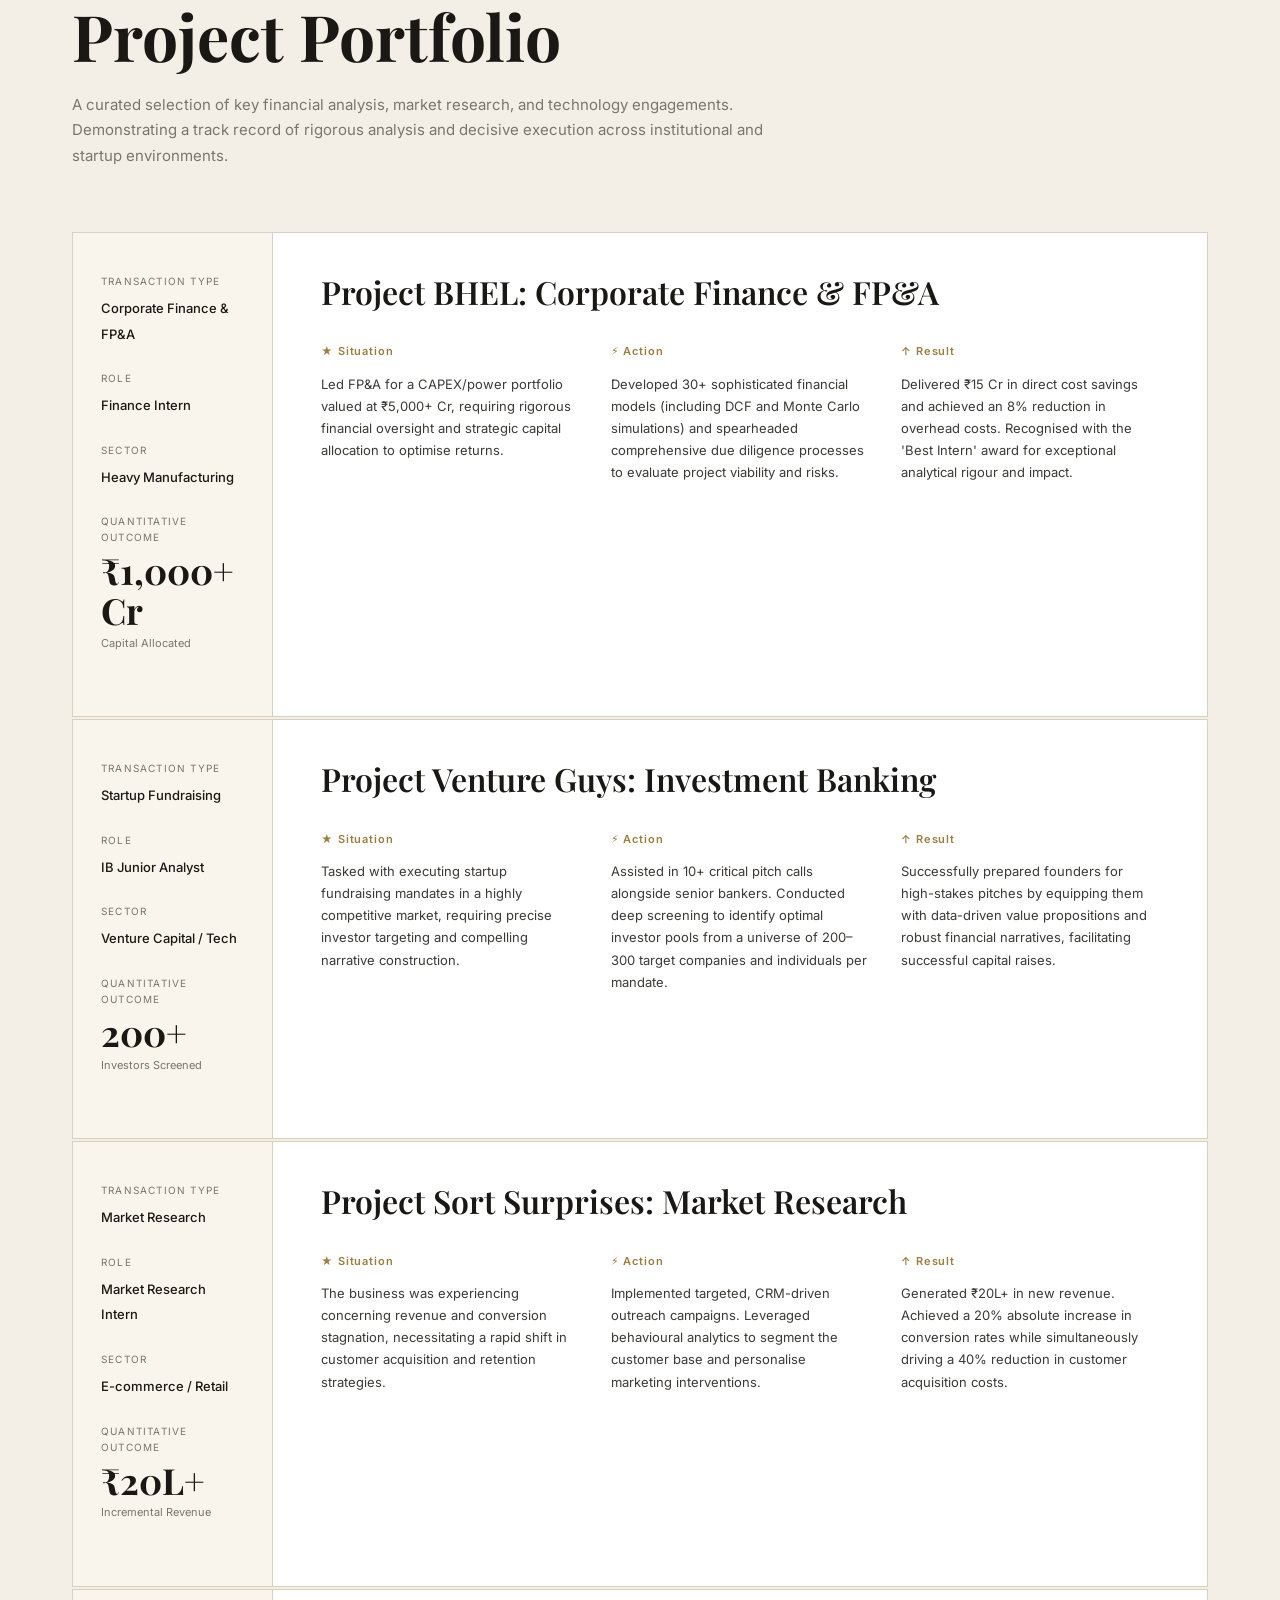
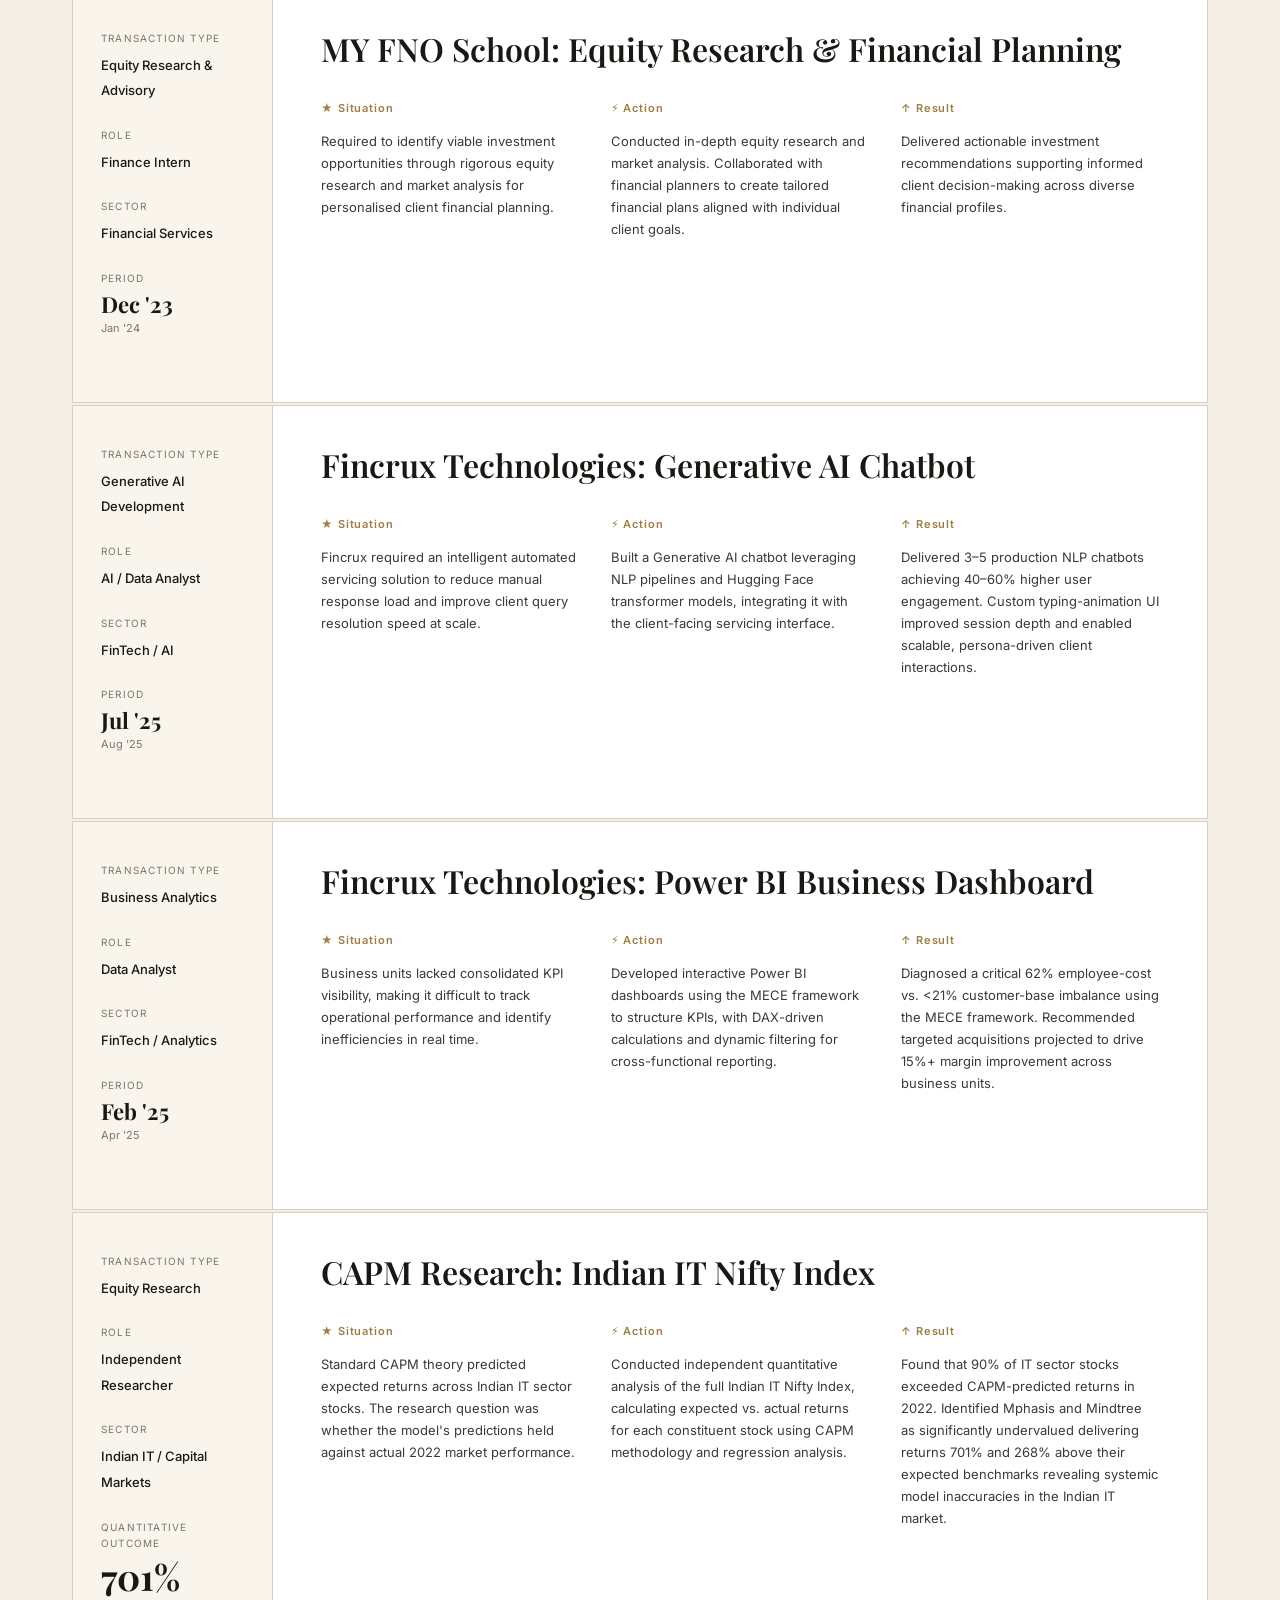
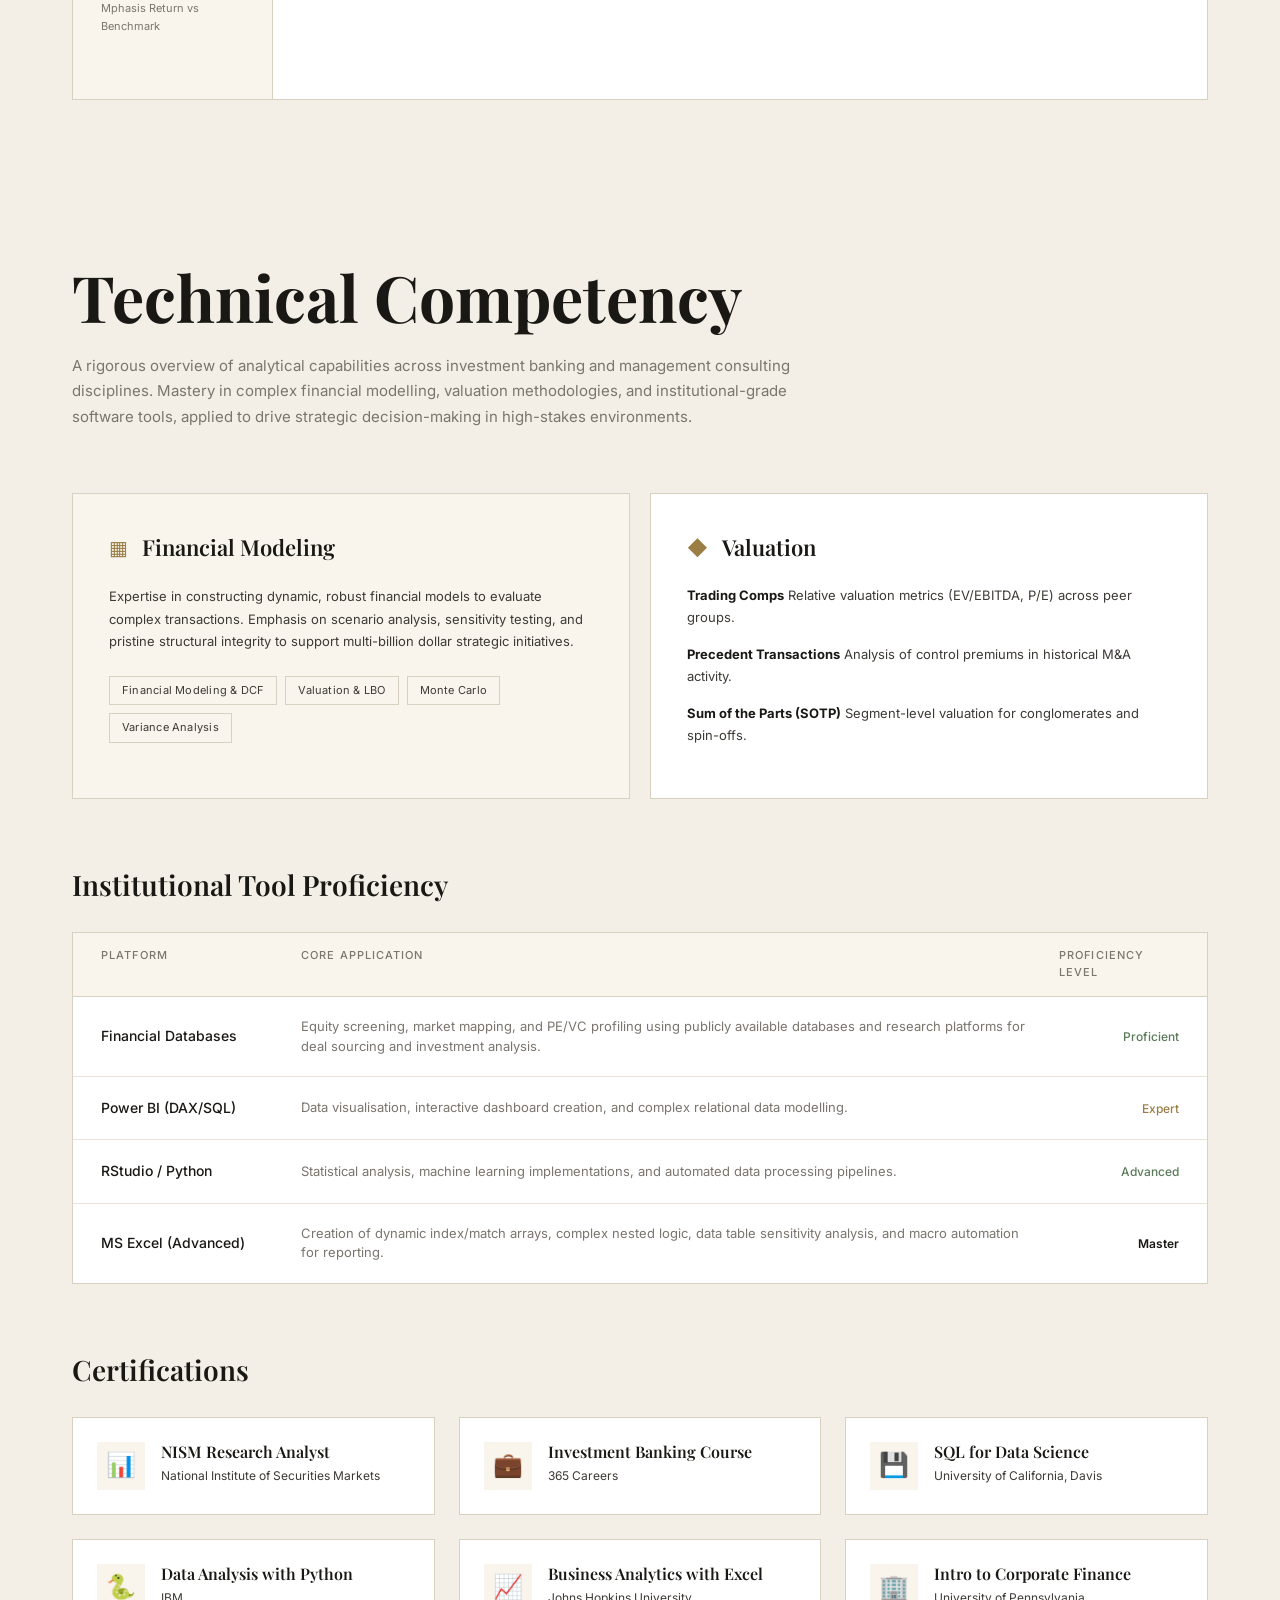
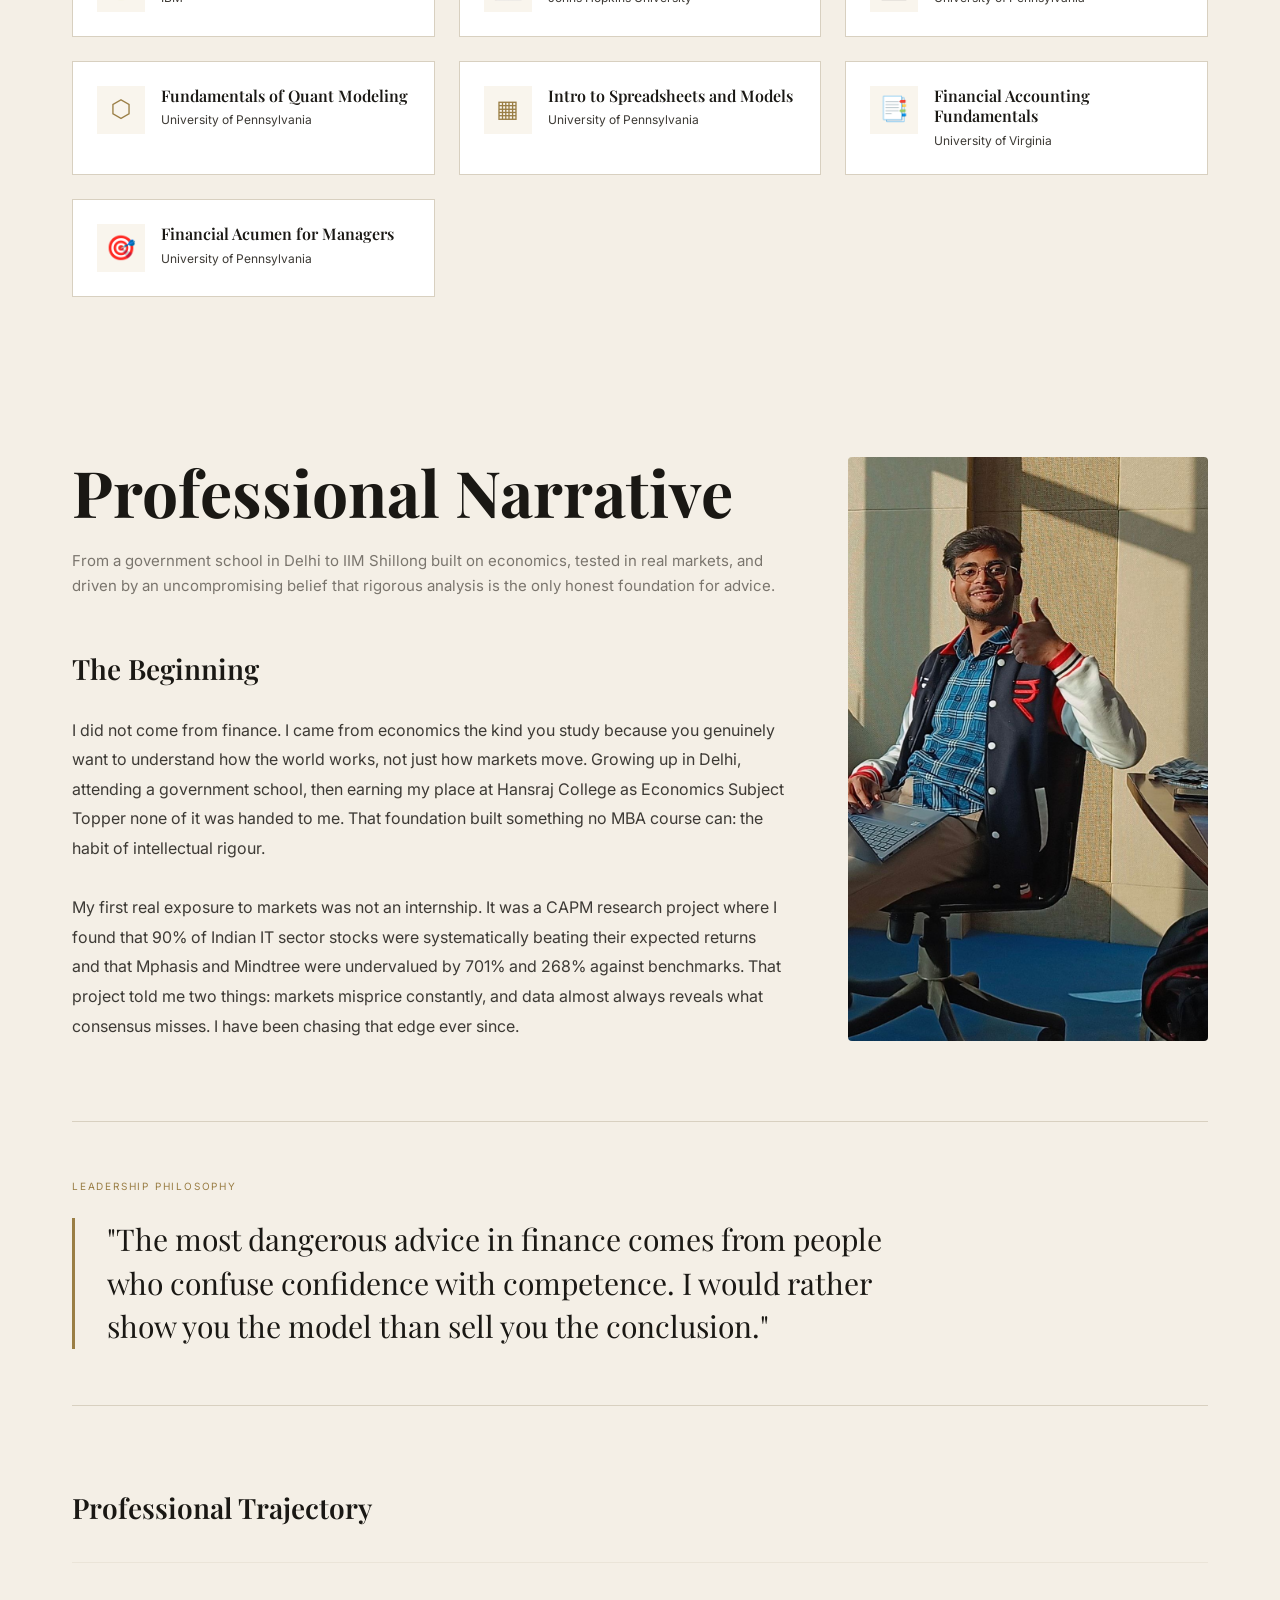
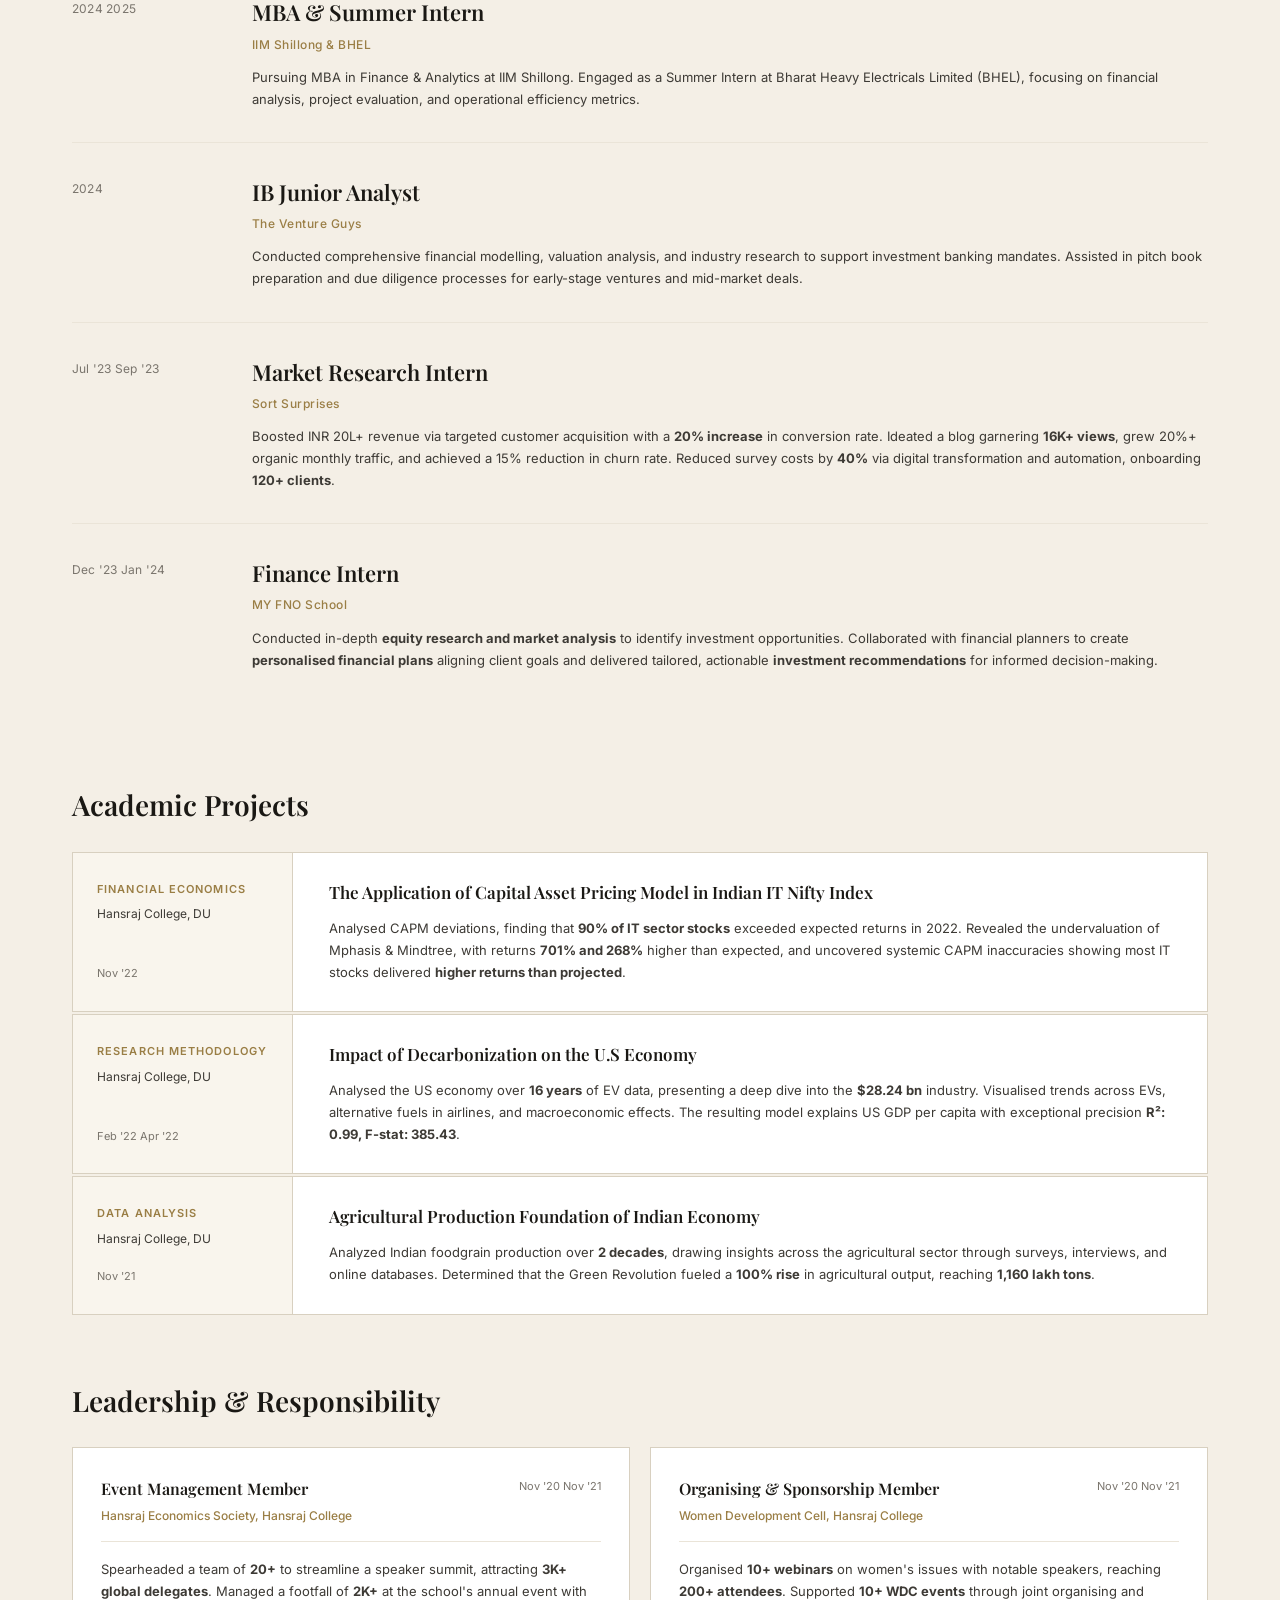
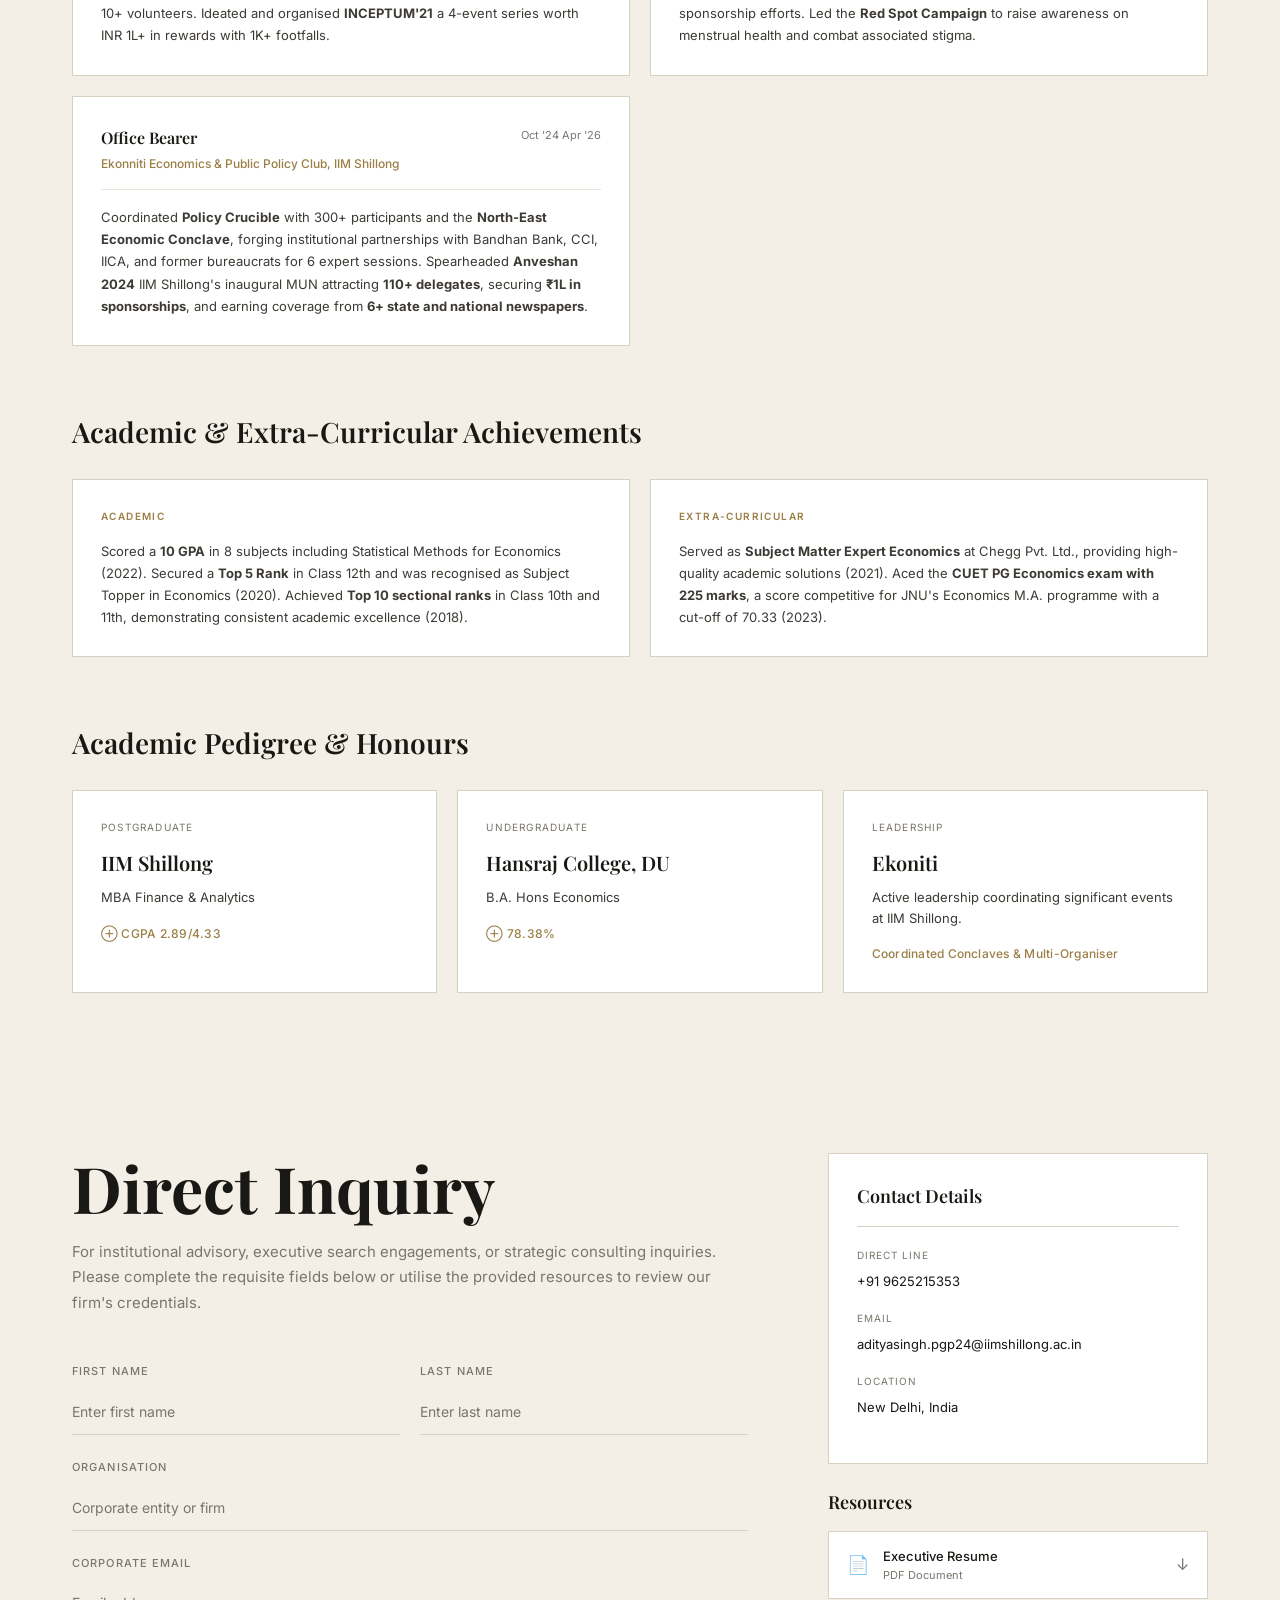
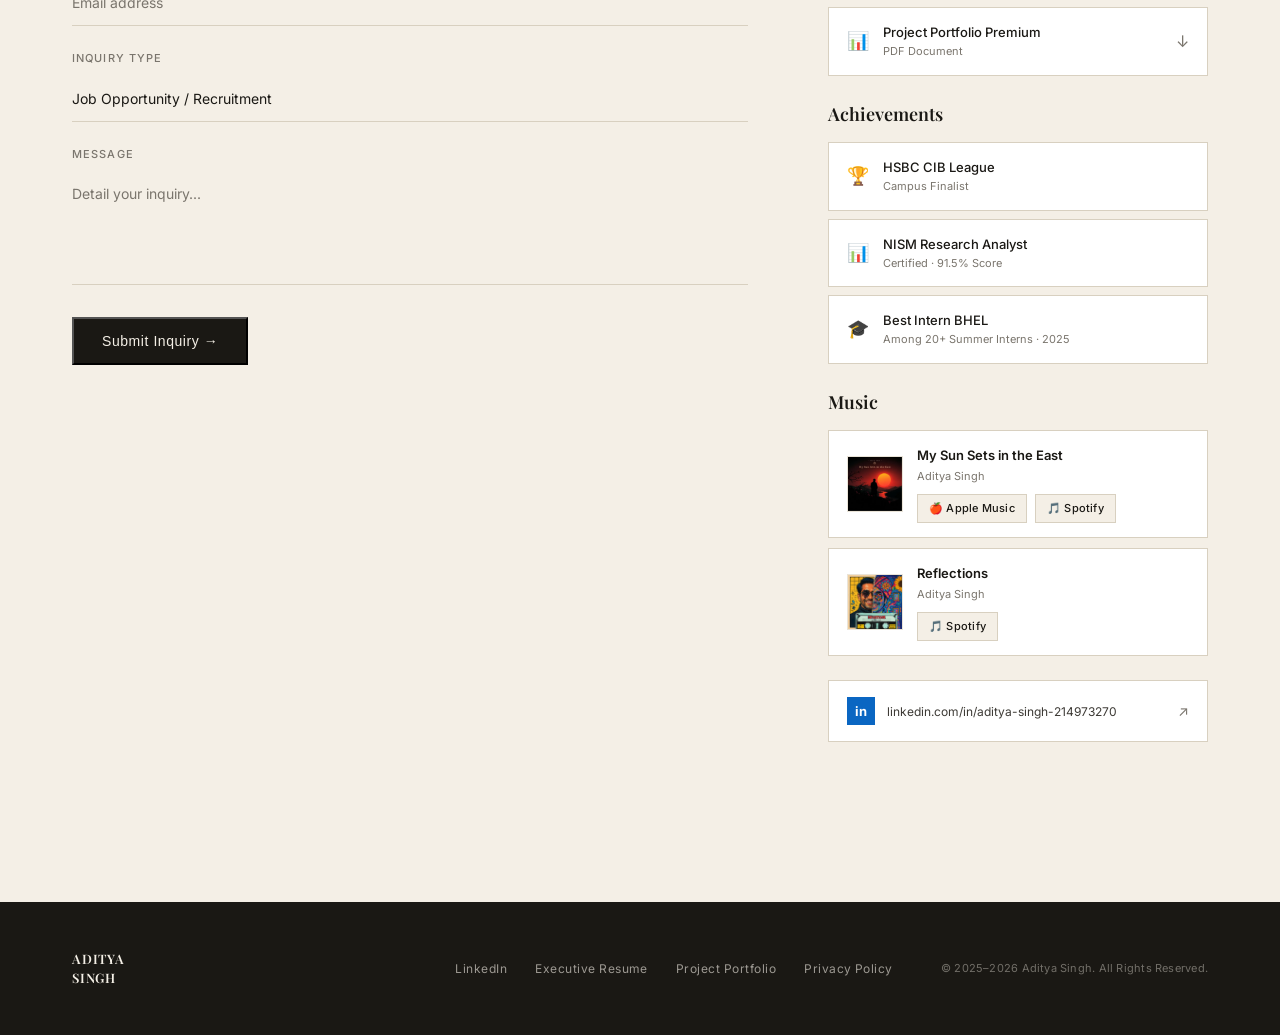
==== commit cefad8a3: "Update hero section photo with new high-res image" ====
--- a/index.html
+++ b/index.html
@@ -1,4 +1,4 @@
-﻿<!DOCTYPE html>
+<!DOCTYPE html>
 <html lang="en">
 <head>
   <meta charset="UTF-8" />
@@ -54,7 +54,7 @@
       <div class="hero-photo-wrap">
         <div class="hero-photo-frame">
           <div class="hero-photo-placeholder">
-            <img src="photo.jpg" alt="Aditya Singh" class="hero-photo-img" />
+            <img src="aditya-singh-hero.png" alt="Aditya Singh" class="hero-photo-img" />
           </div>
           <div class="hero-photo-caption">MBA in Finance &amp; Analytics, IIM Shillong &nbsp;|&nbsp; NISM Certified Research Analyst &nbsp;|&nbsp; HSBC CIB League Campus Finalist</div>
         </div>
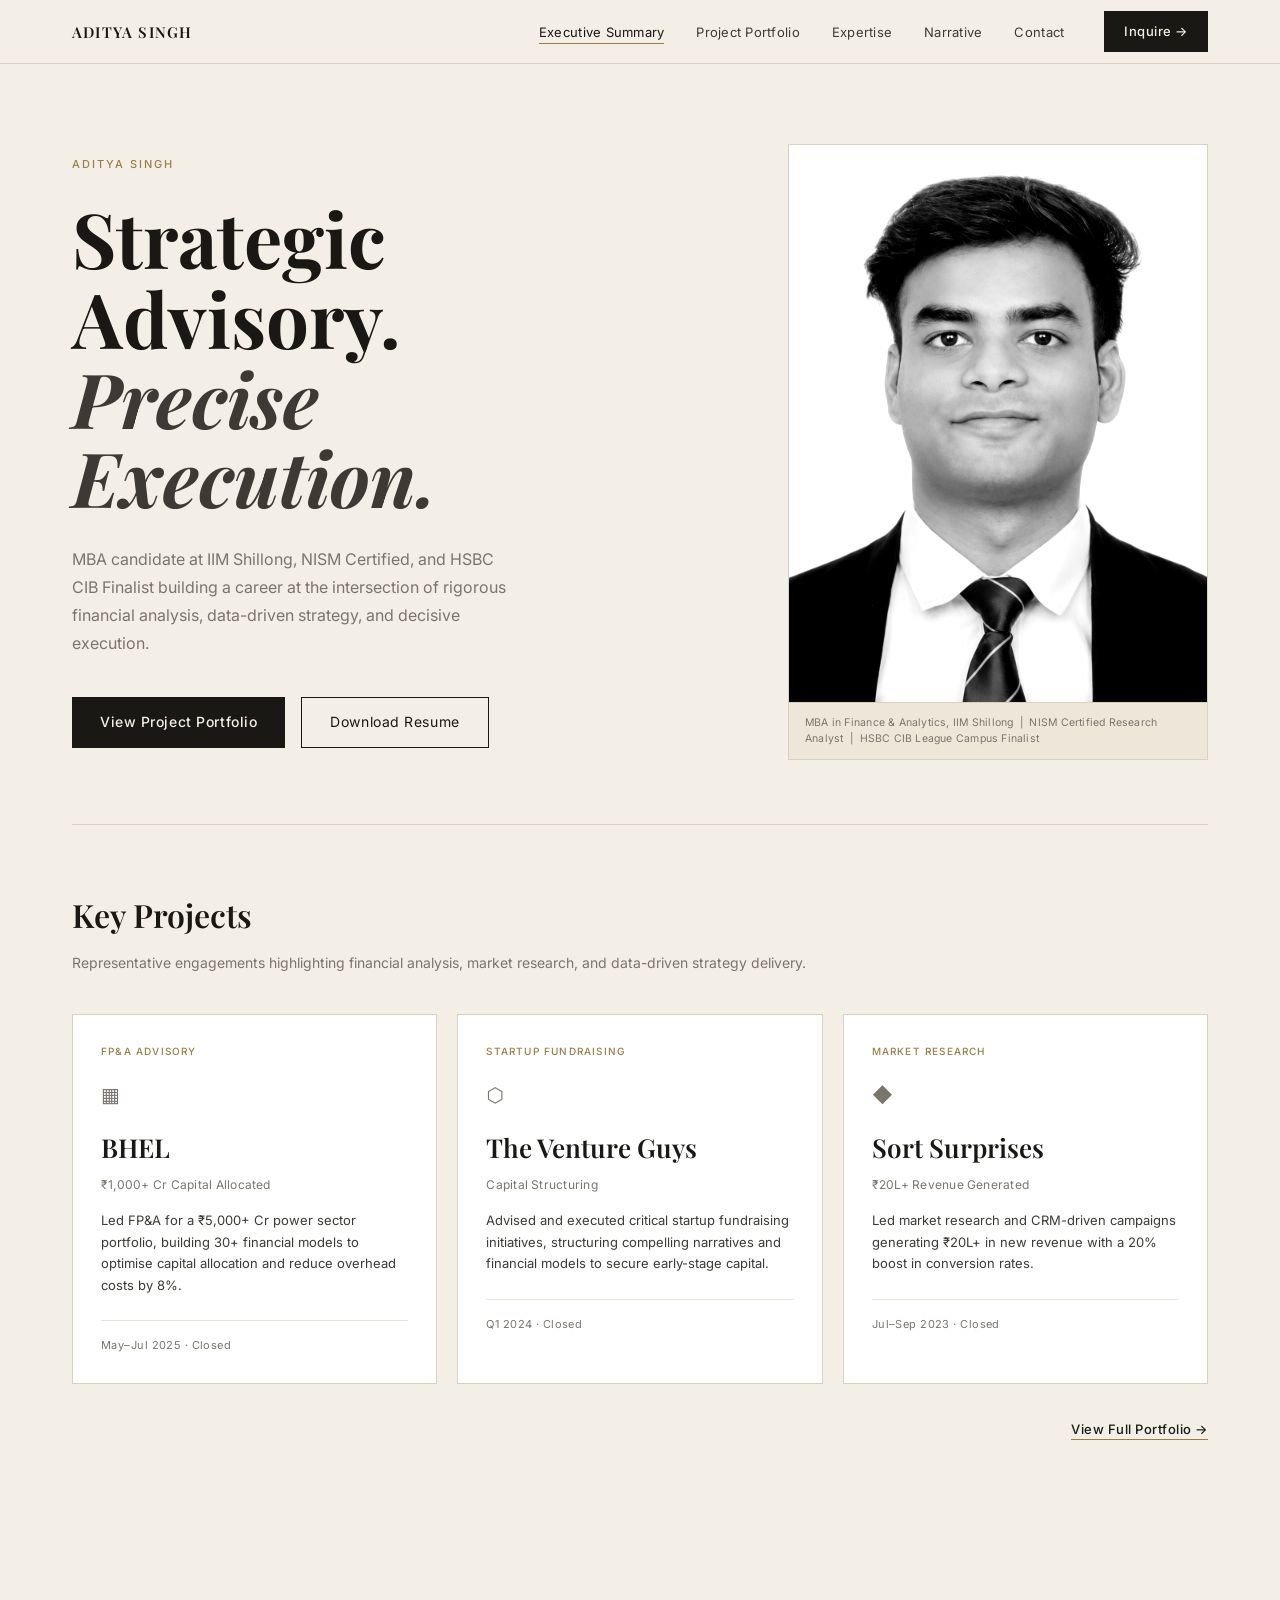
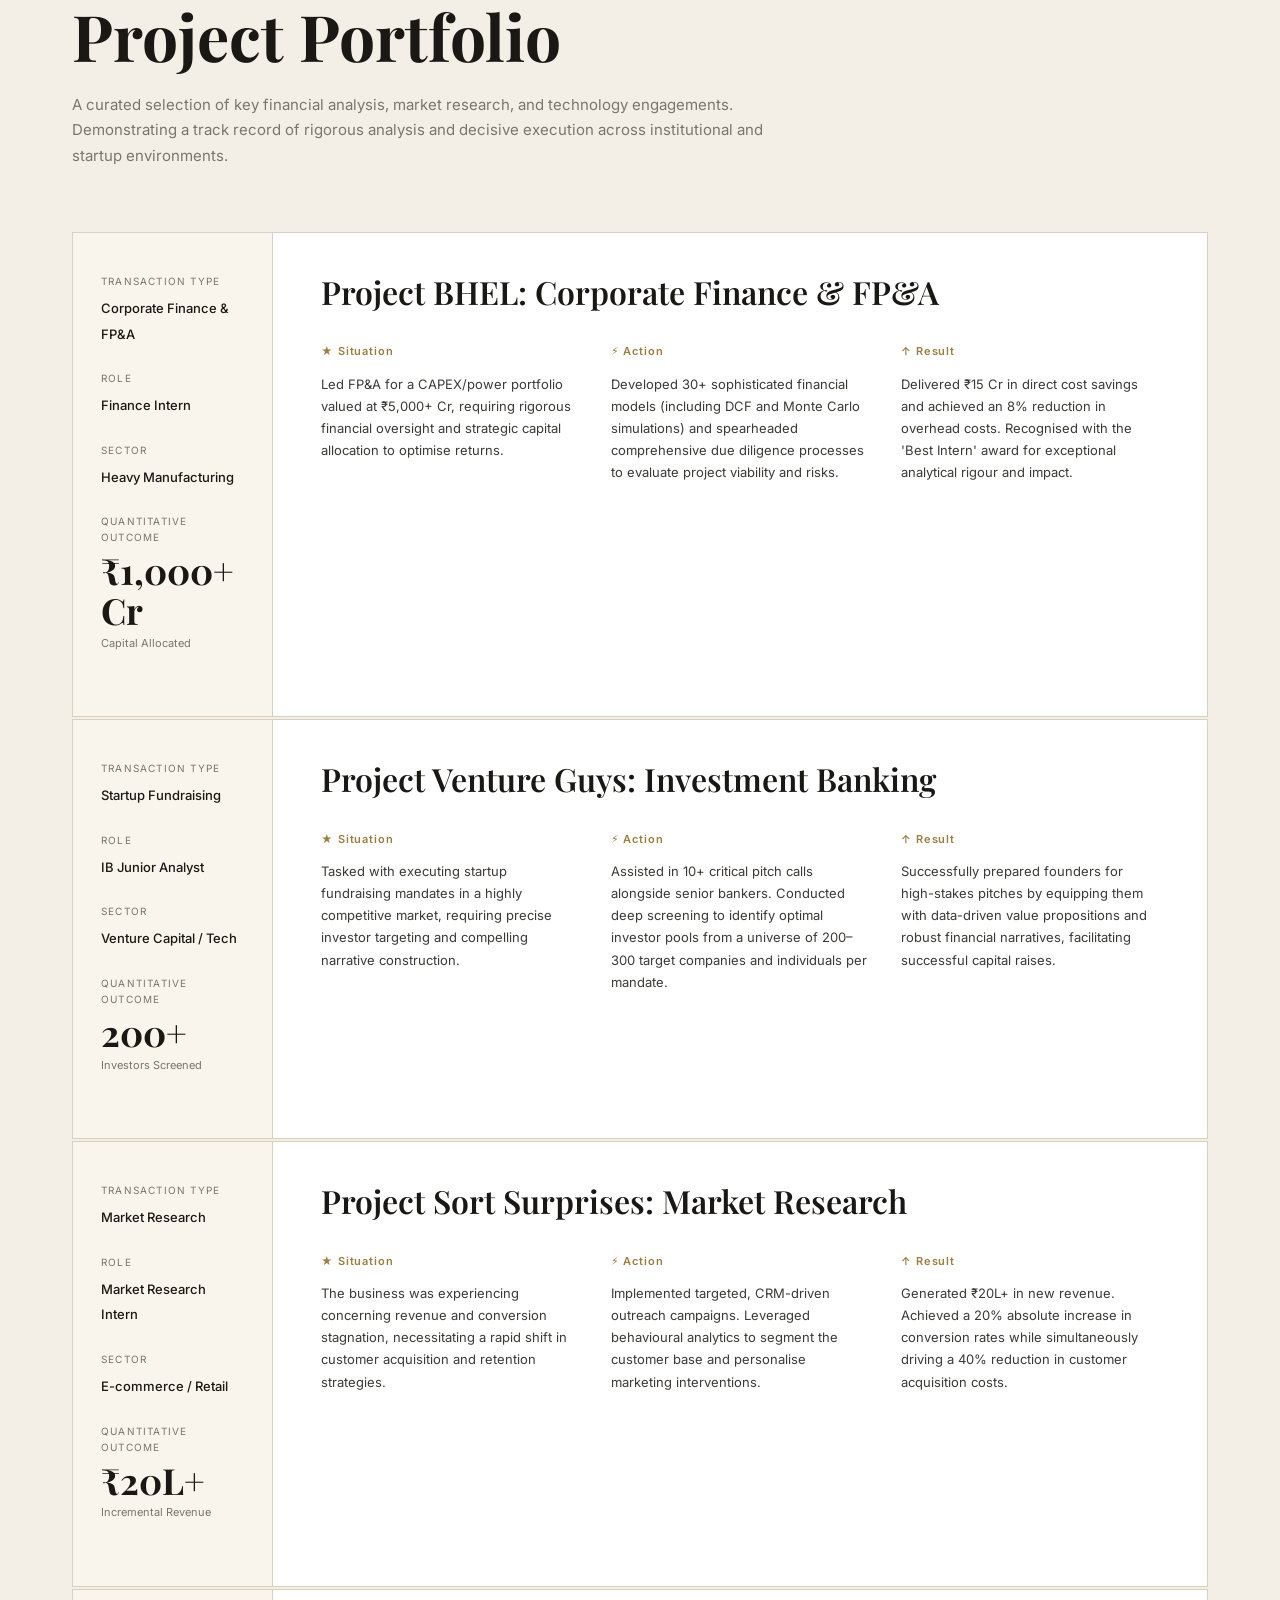
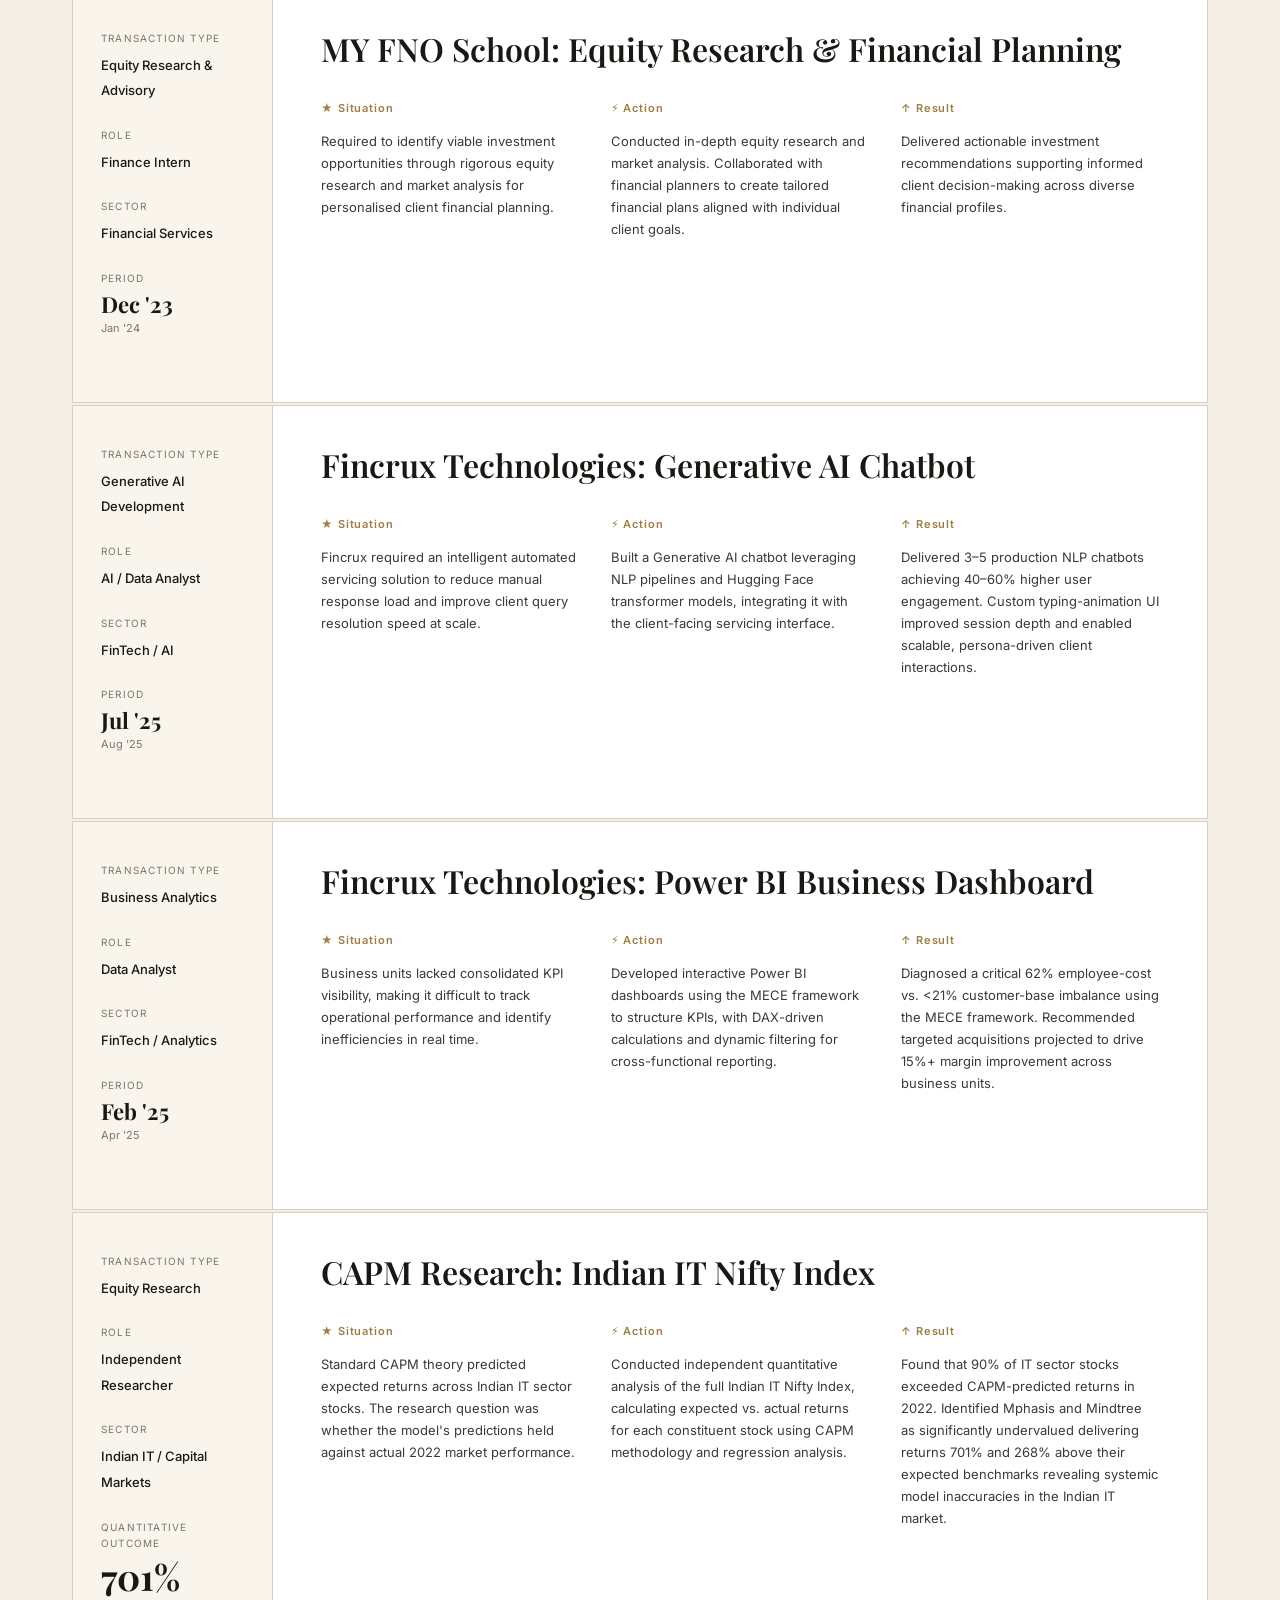
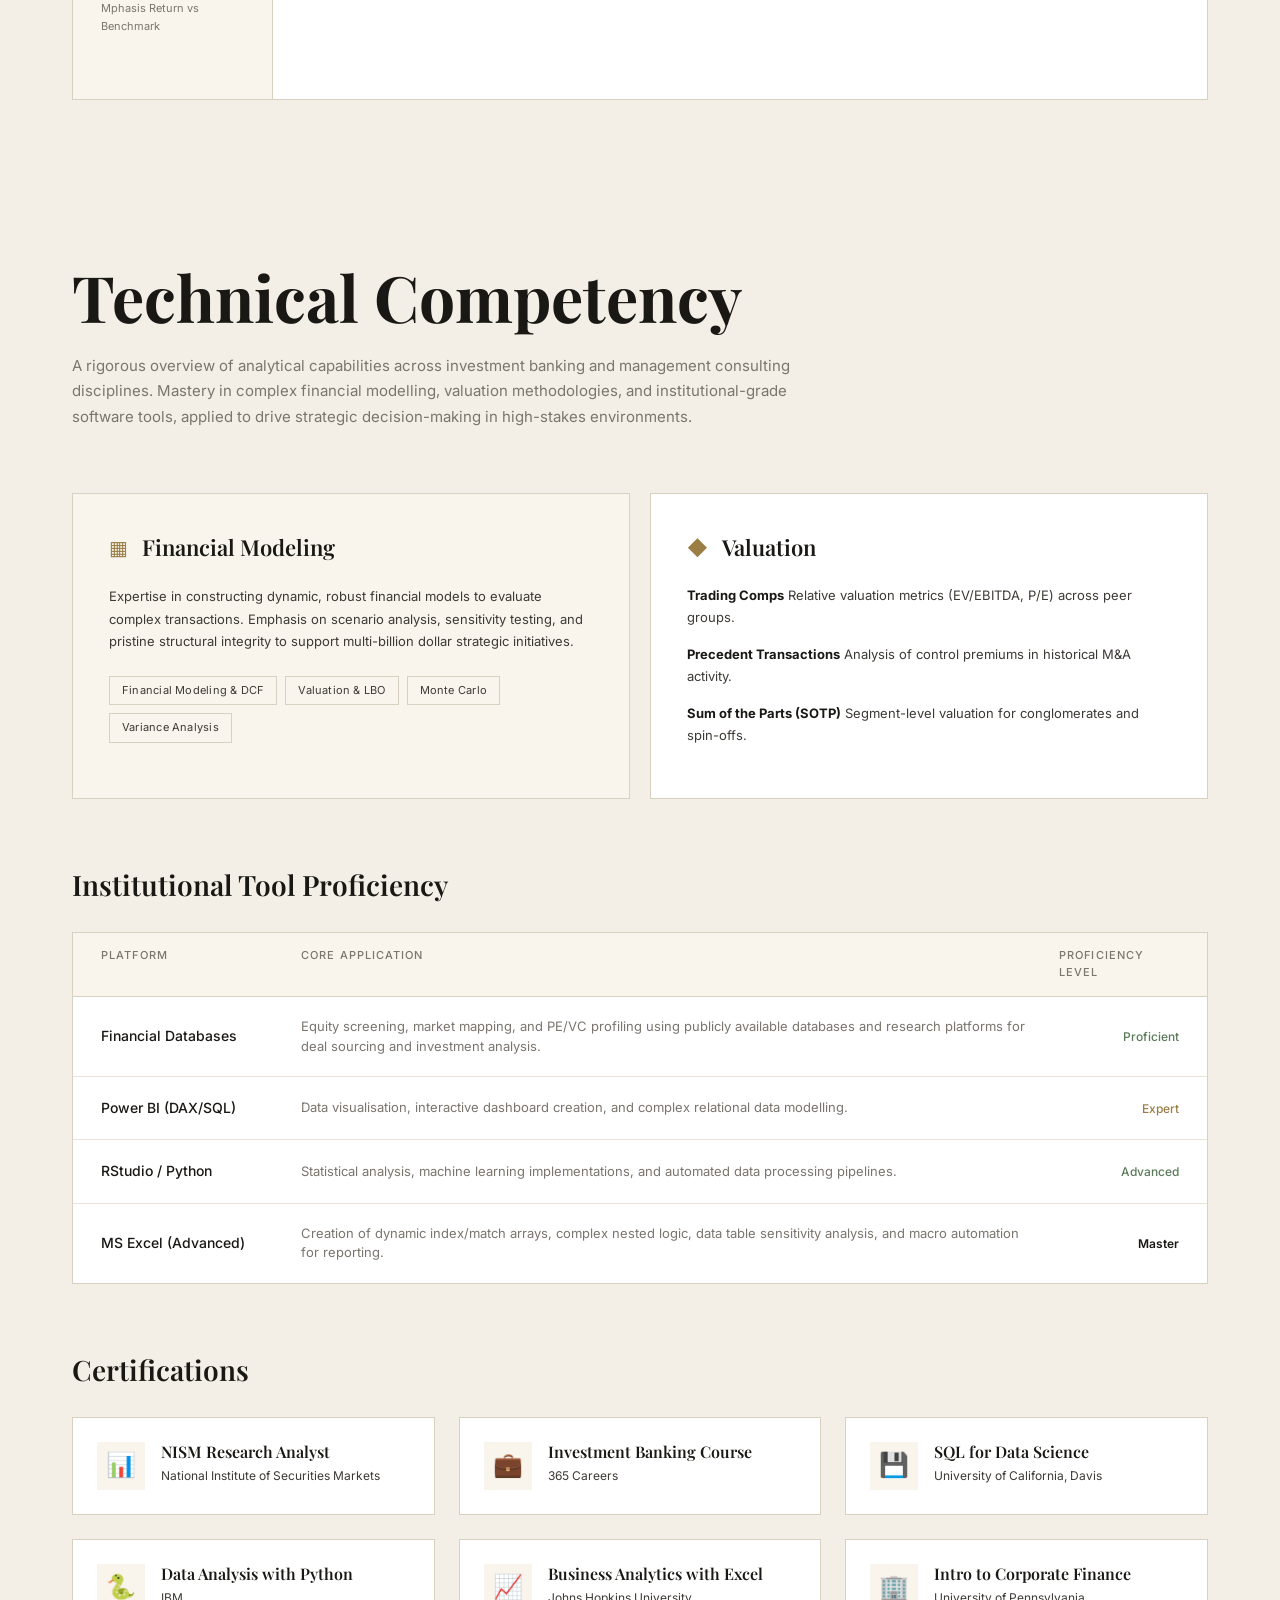
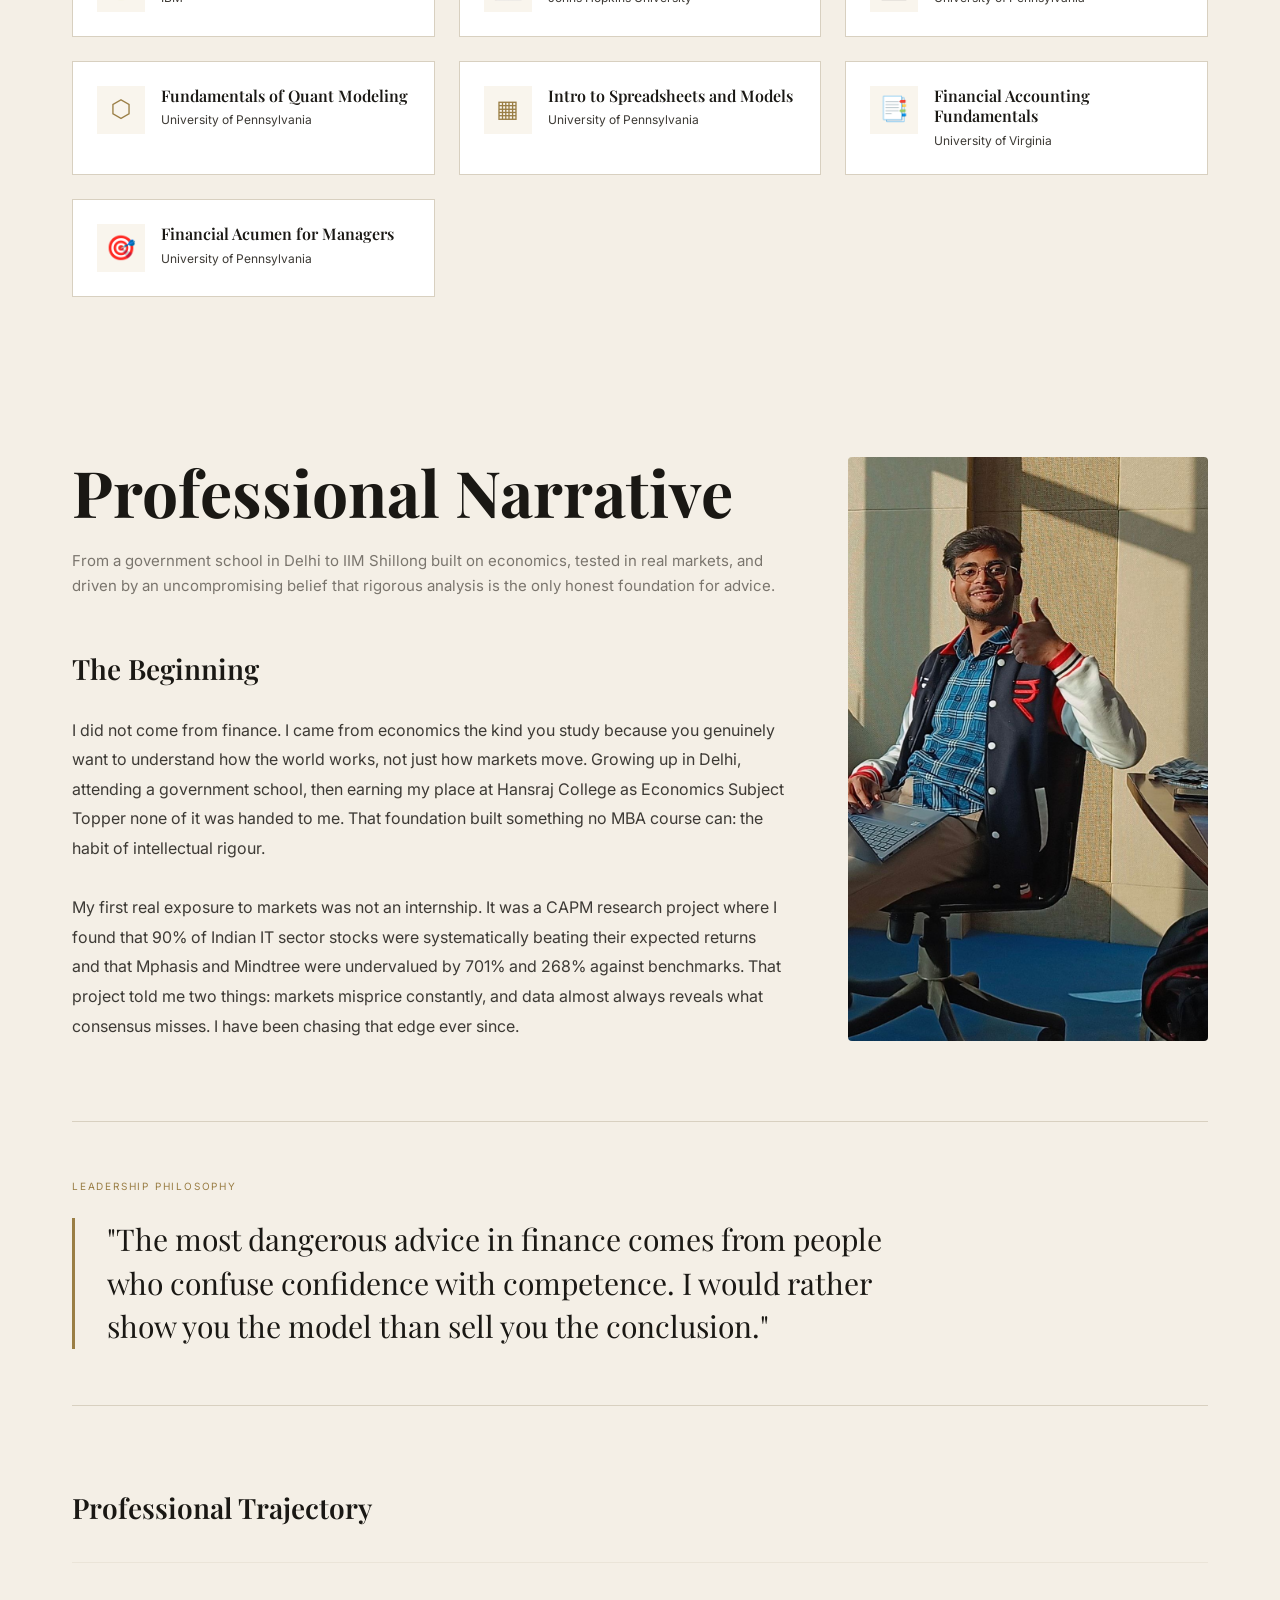
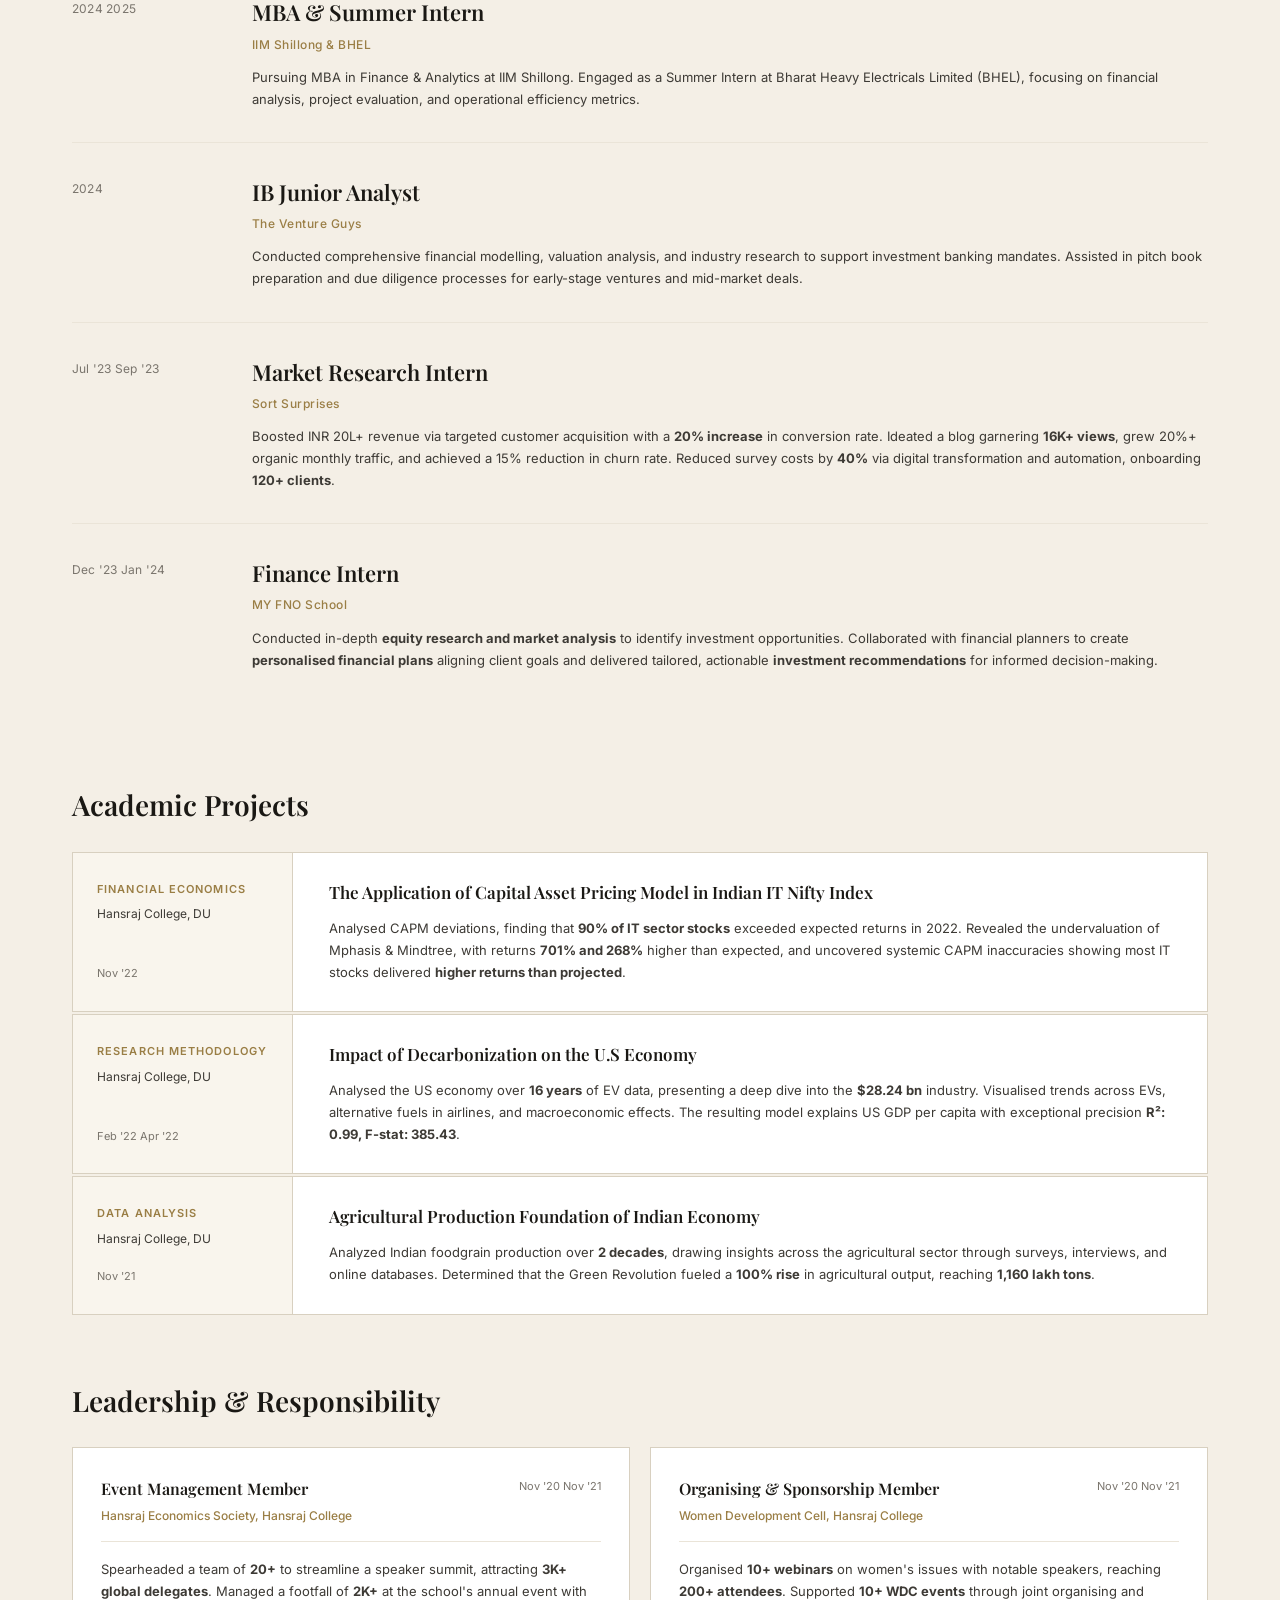
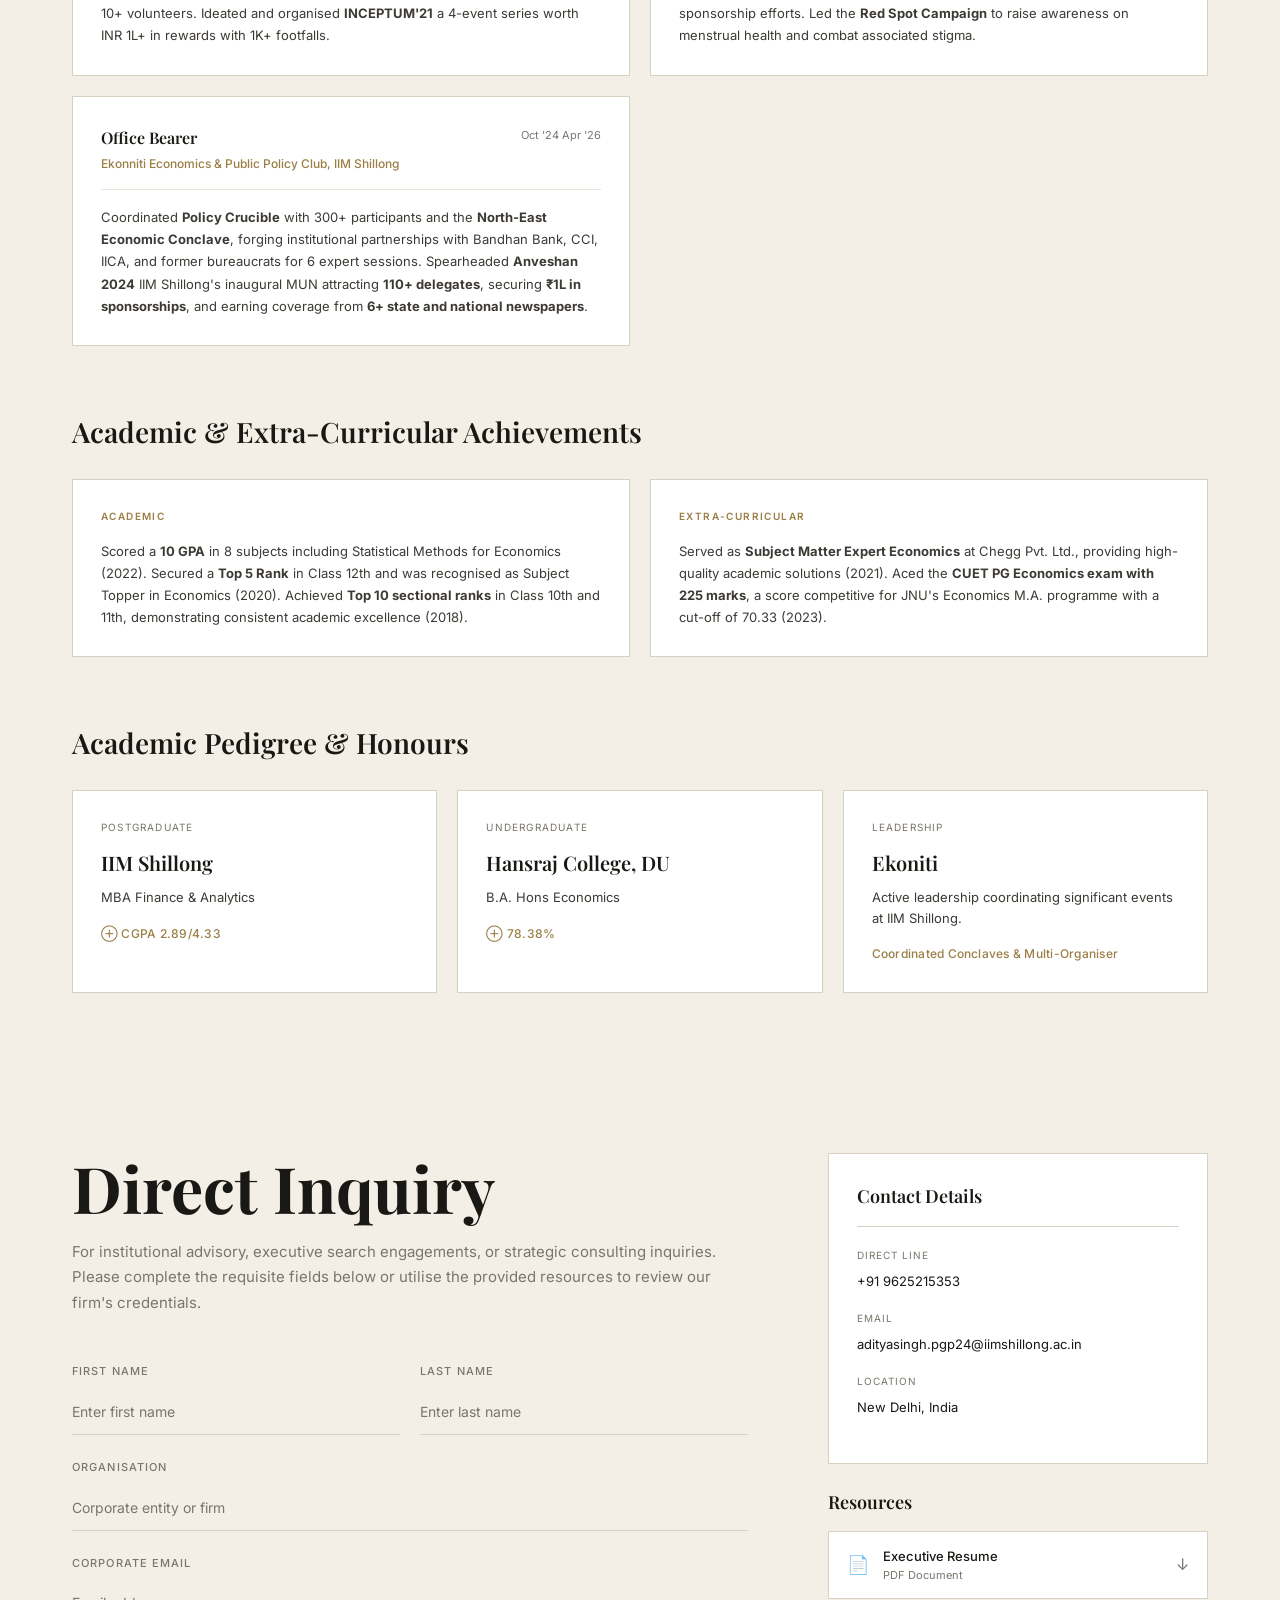
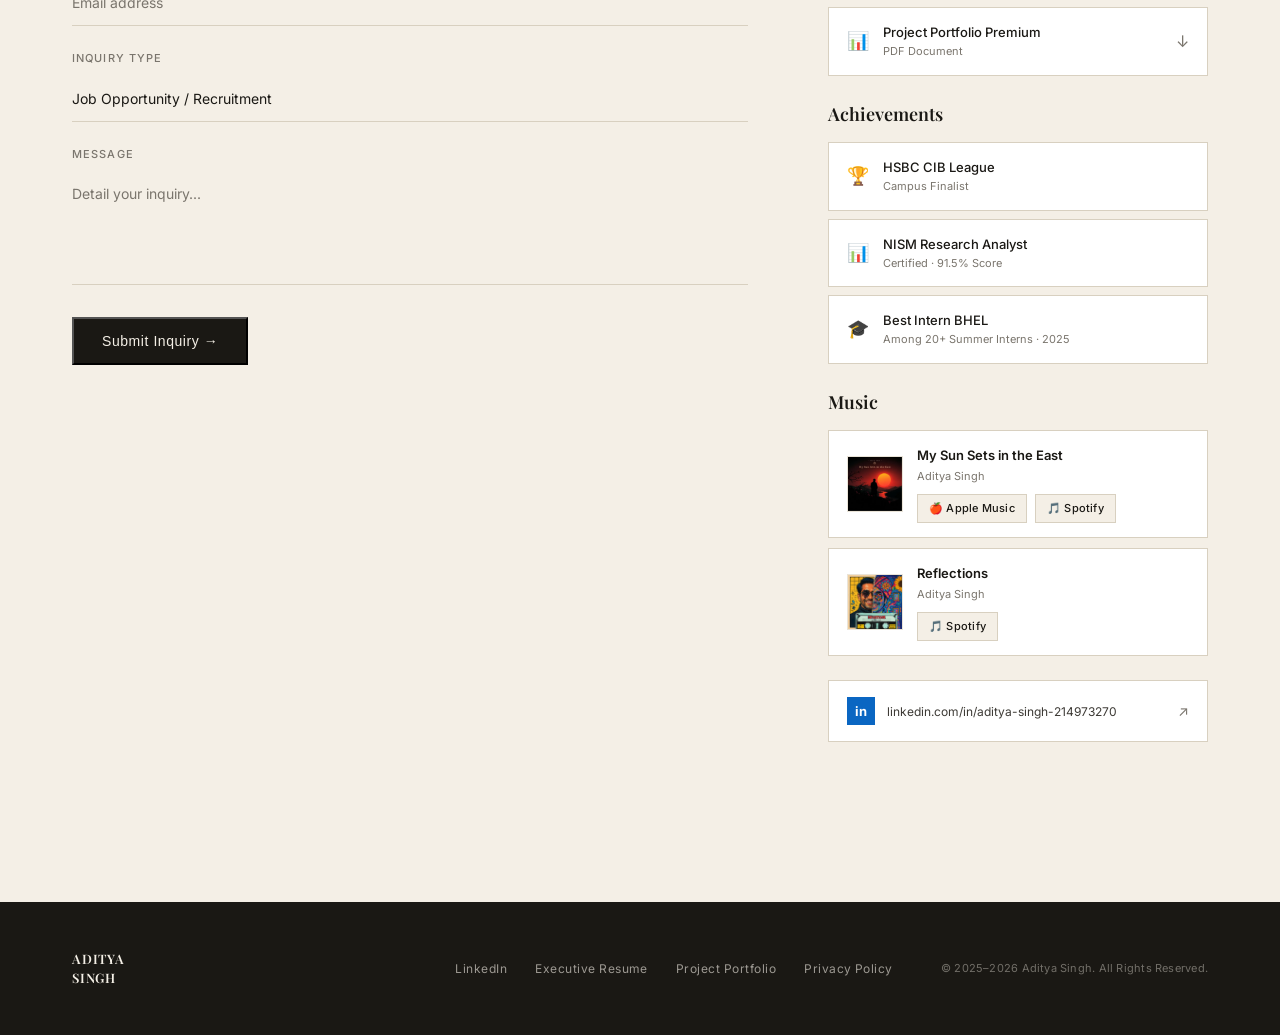
==== commit 134a51ca: "Add Download Resume link to Executive Summary" ====
--- a/index.html
+++ b/index.html
@@ -48,7 +48,7 @@
         <p class="hero-sub">MBA candidate at IIM Shillong, NISM Certified, and HSBC CIB Finalist  building a career at the intersection of rigorous financial analysis, data-driven strategy, and decisive execution.</p>
         <div class="hero-actions">
           <a href="#deals" class="btn-primary">View Project Portfolio</a>
-          <a href="#contact" class="btn-secondary">Contact Me</a>
+          <a href="aditya_resume.pdf" class="btn-secondary" download="Aditya_Singh_Resume.pdf" target="_blank">Download Resume</a>
         </div>
       </div>
       <div class="hero-photo-wrap">
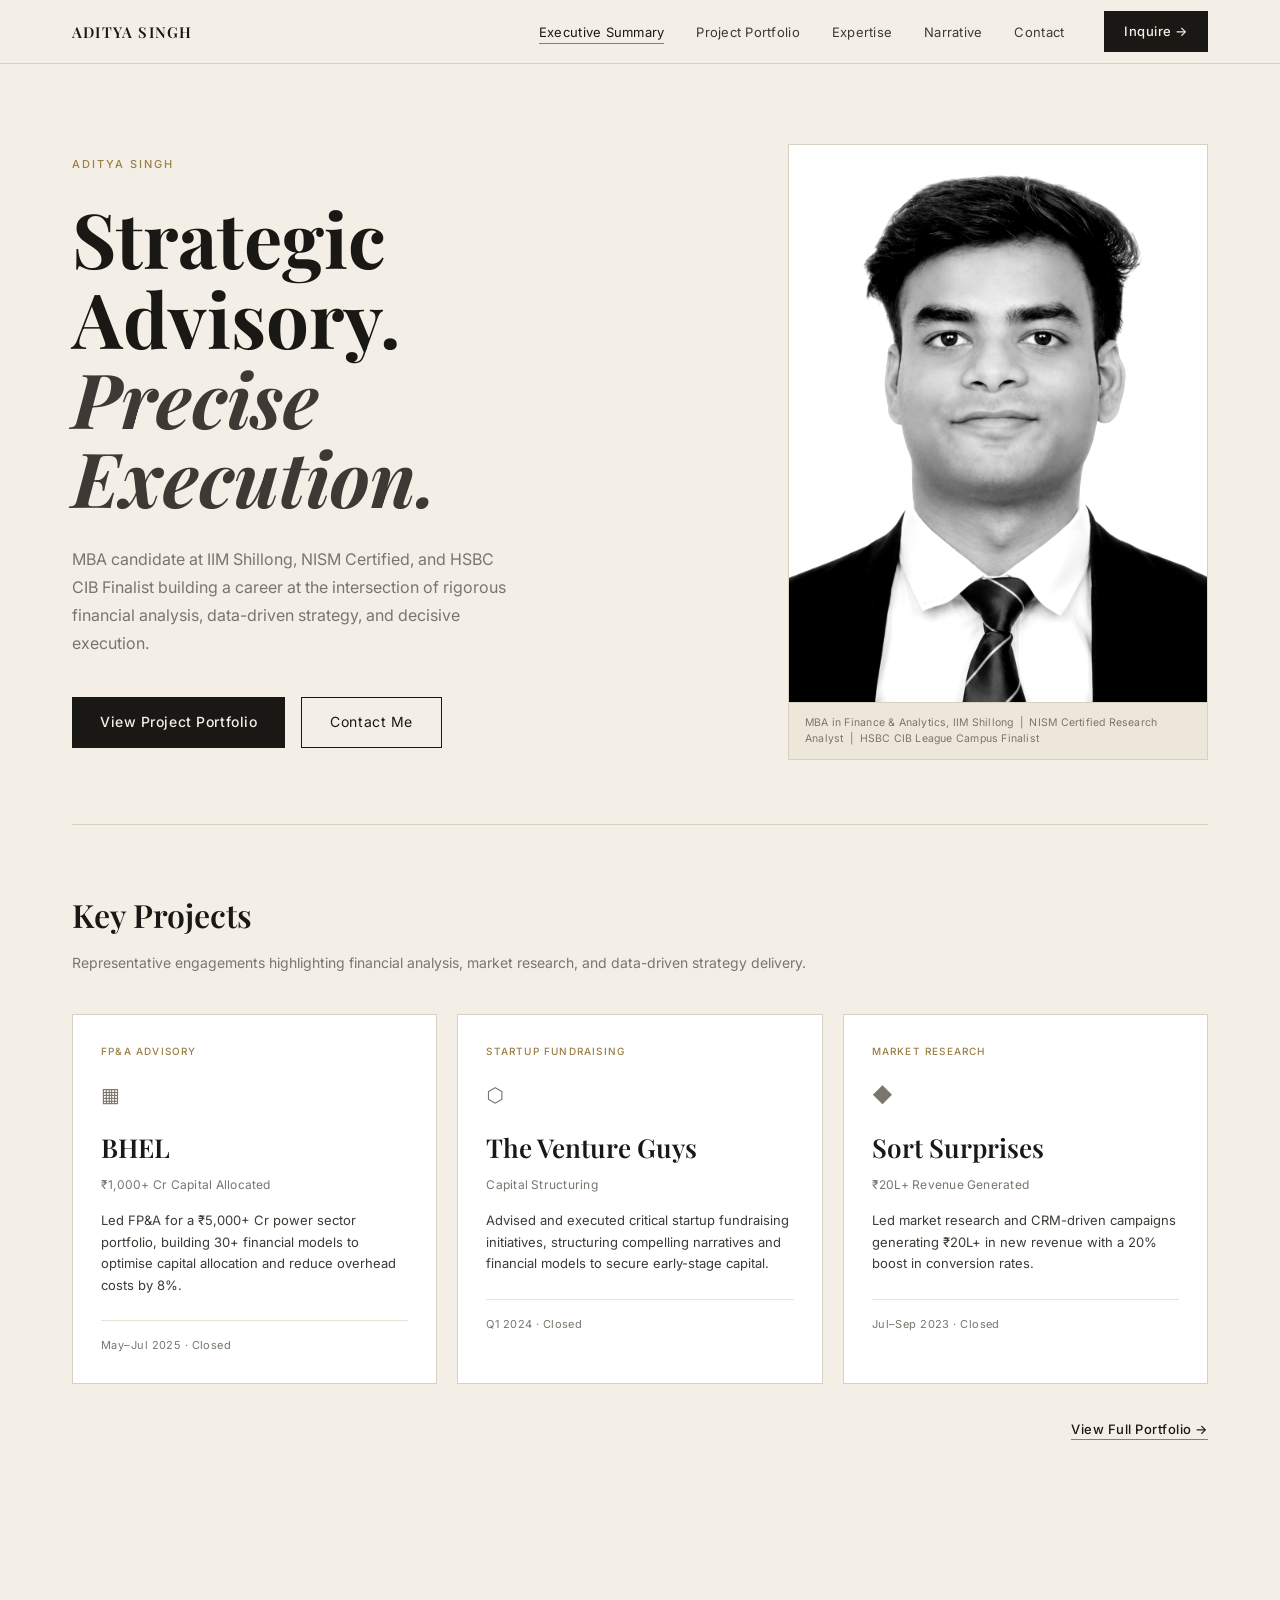
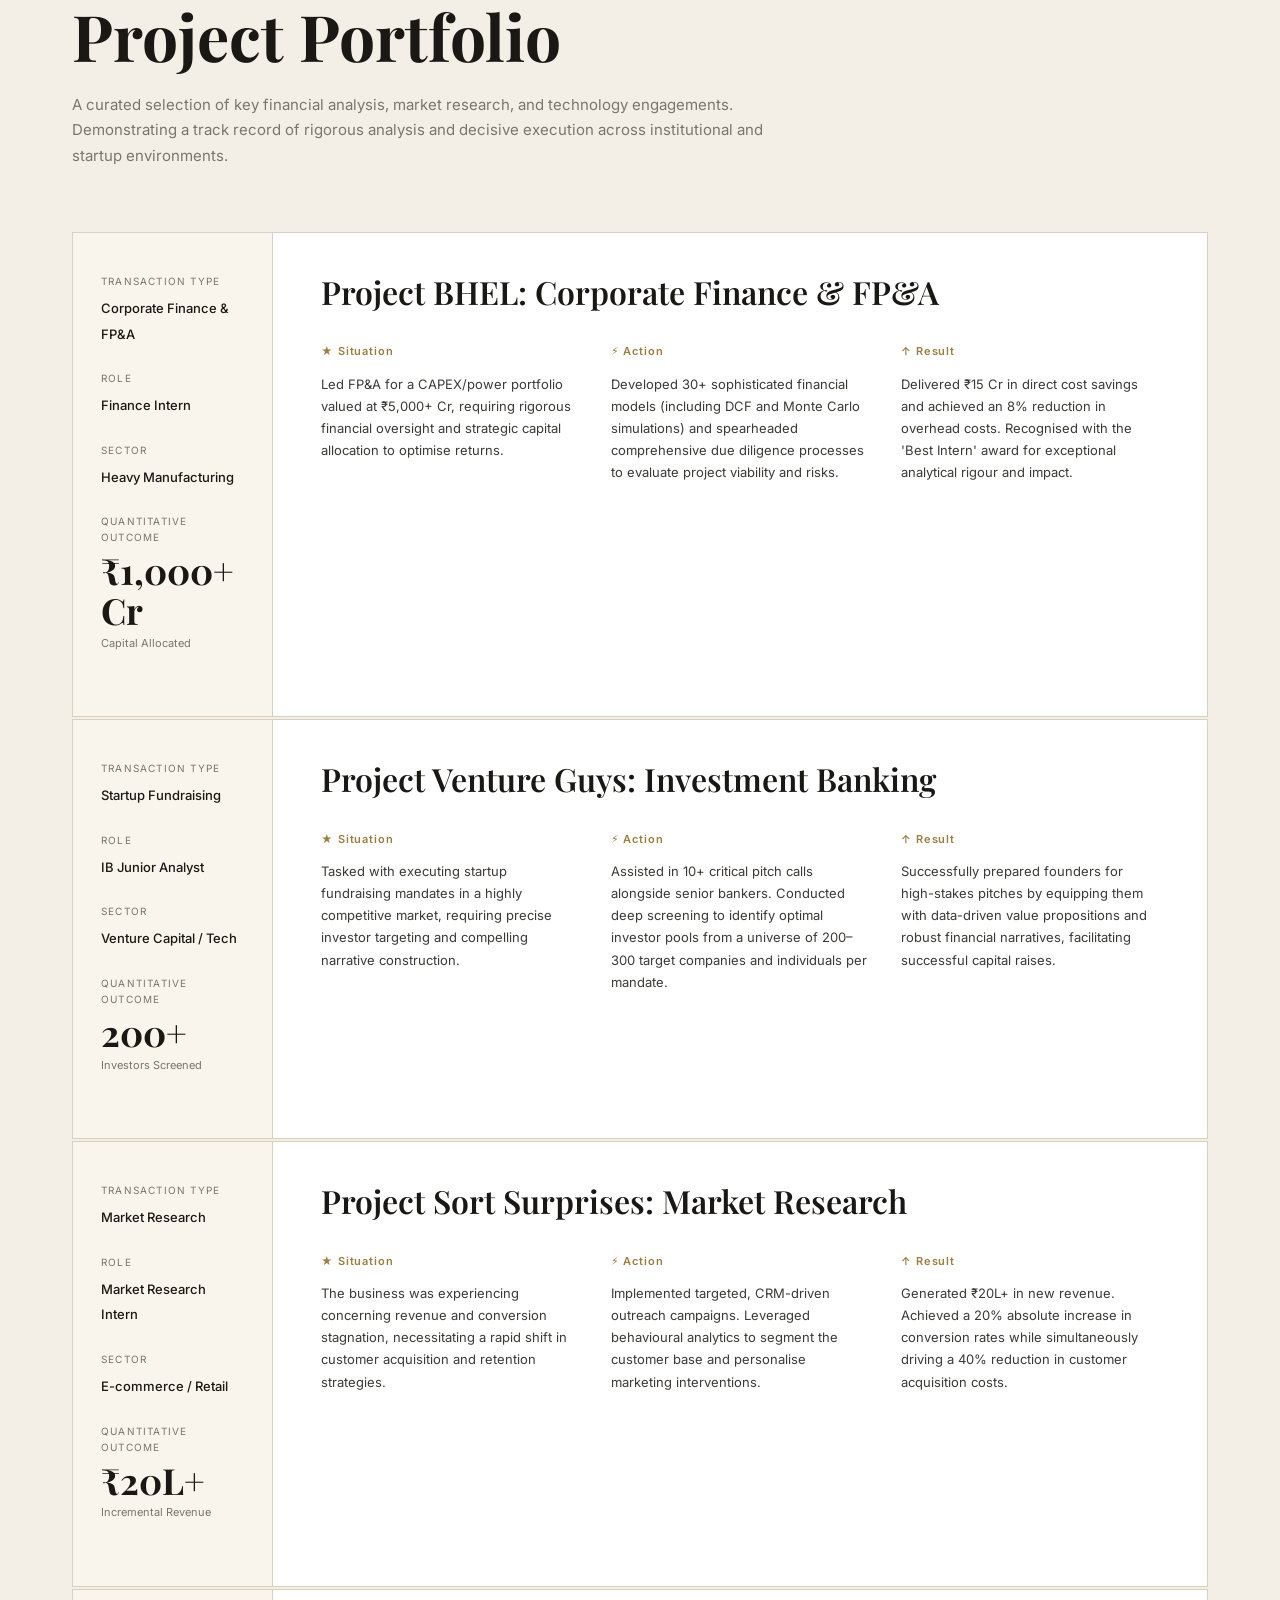
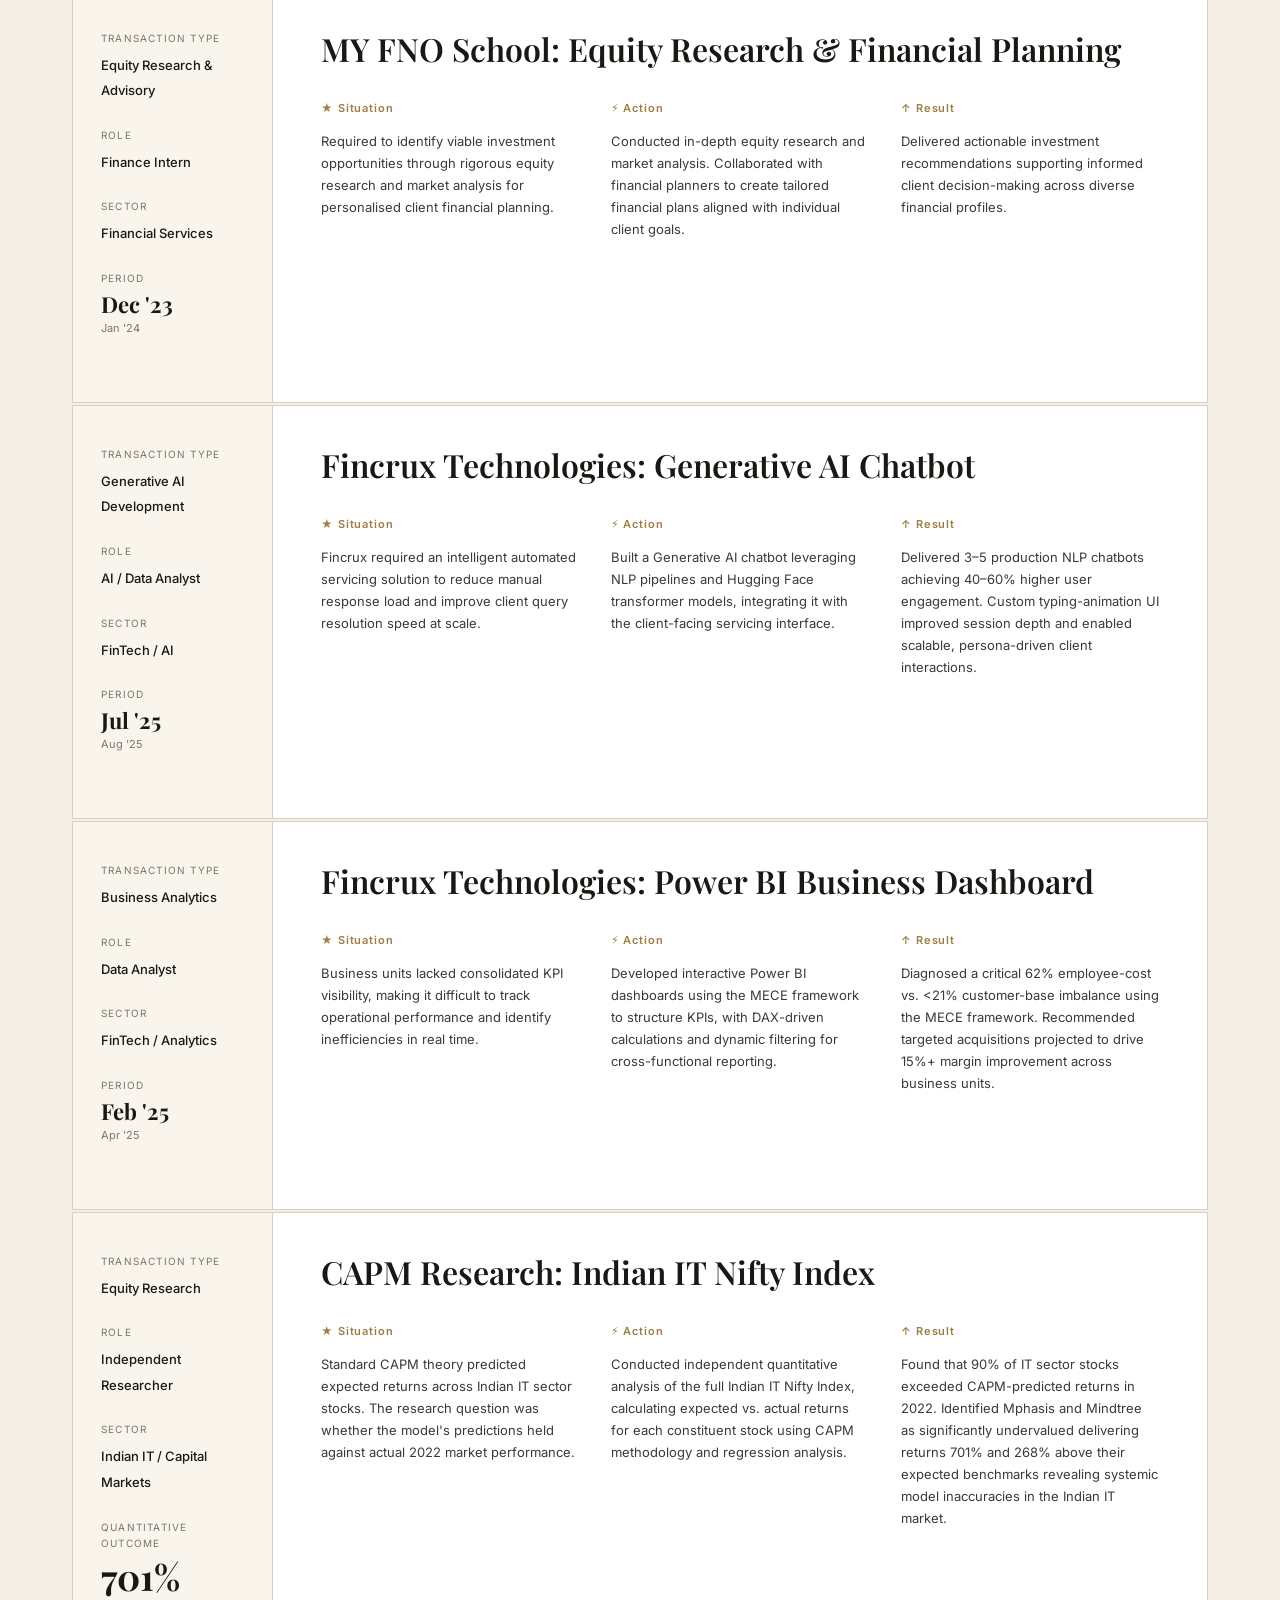
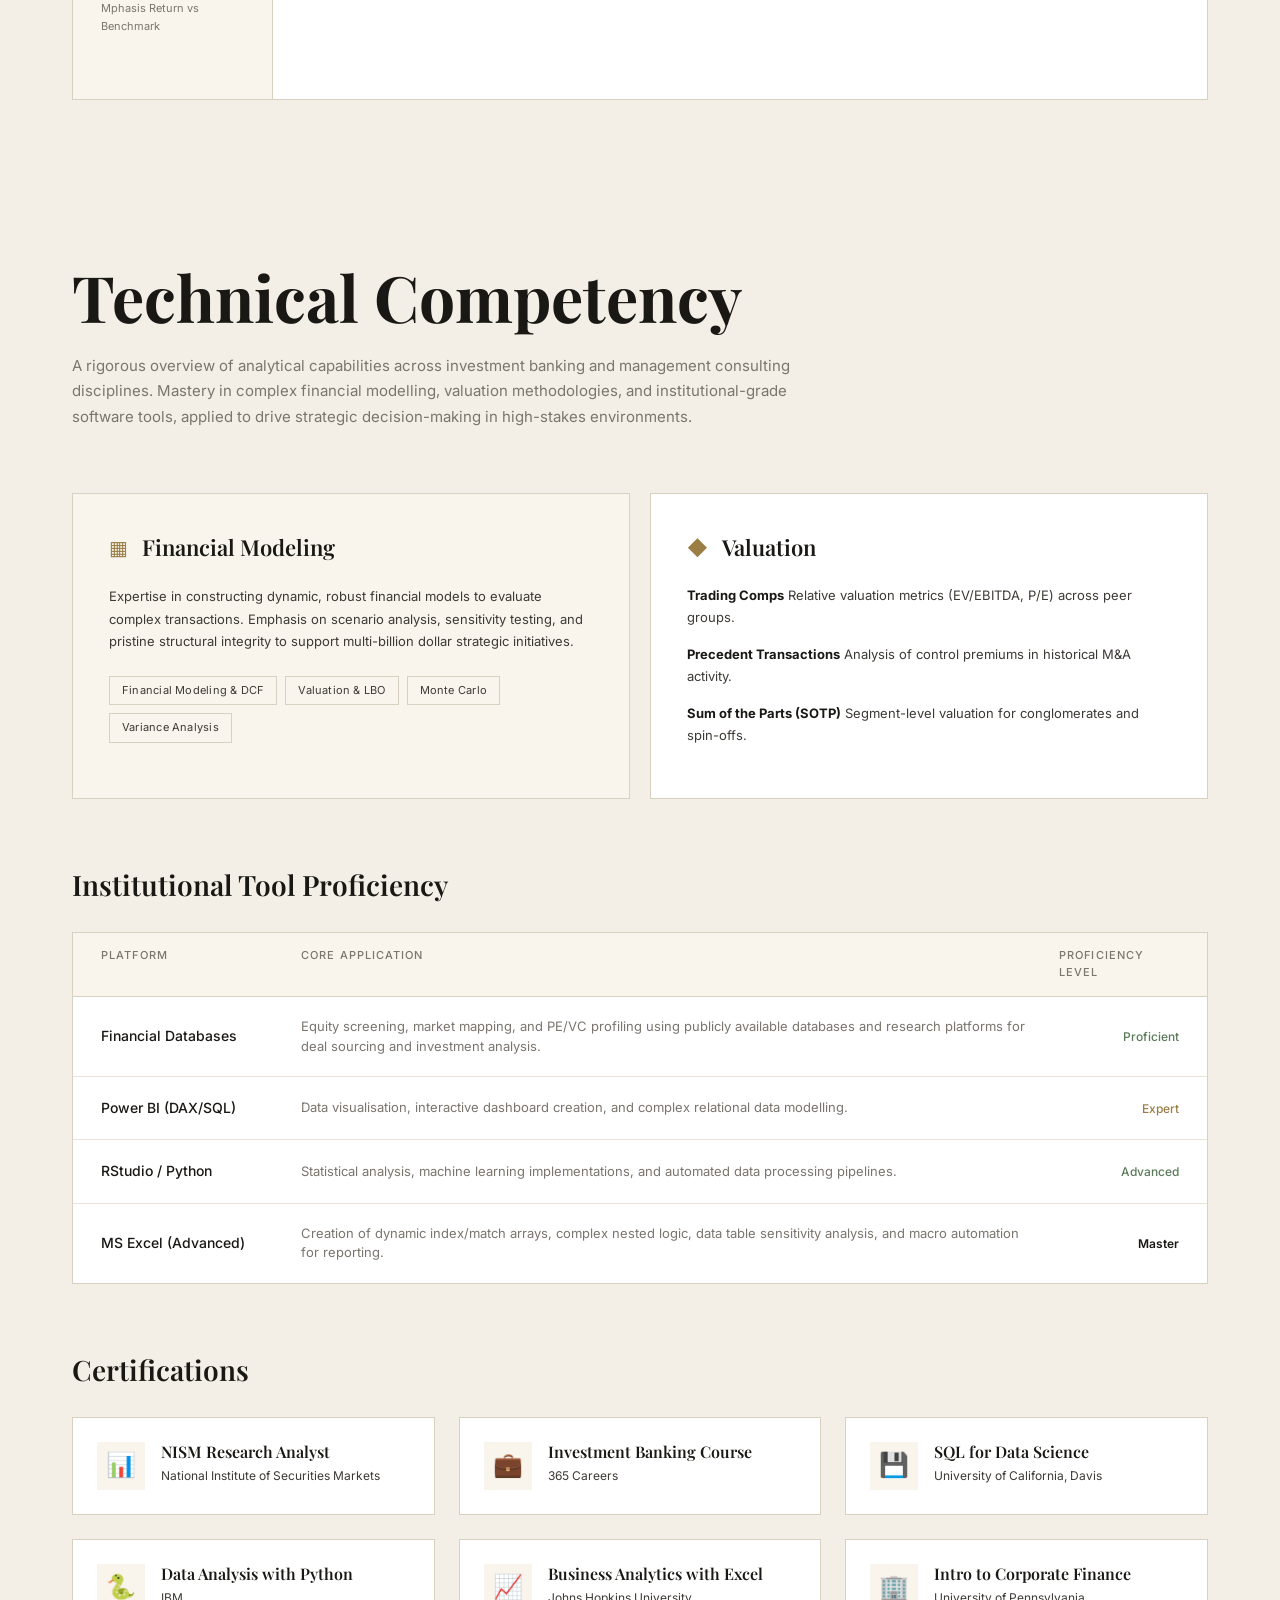
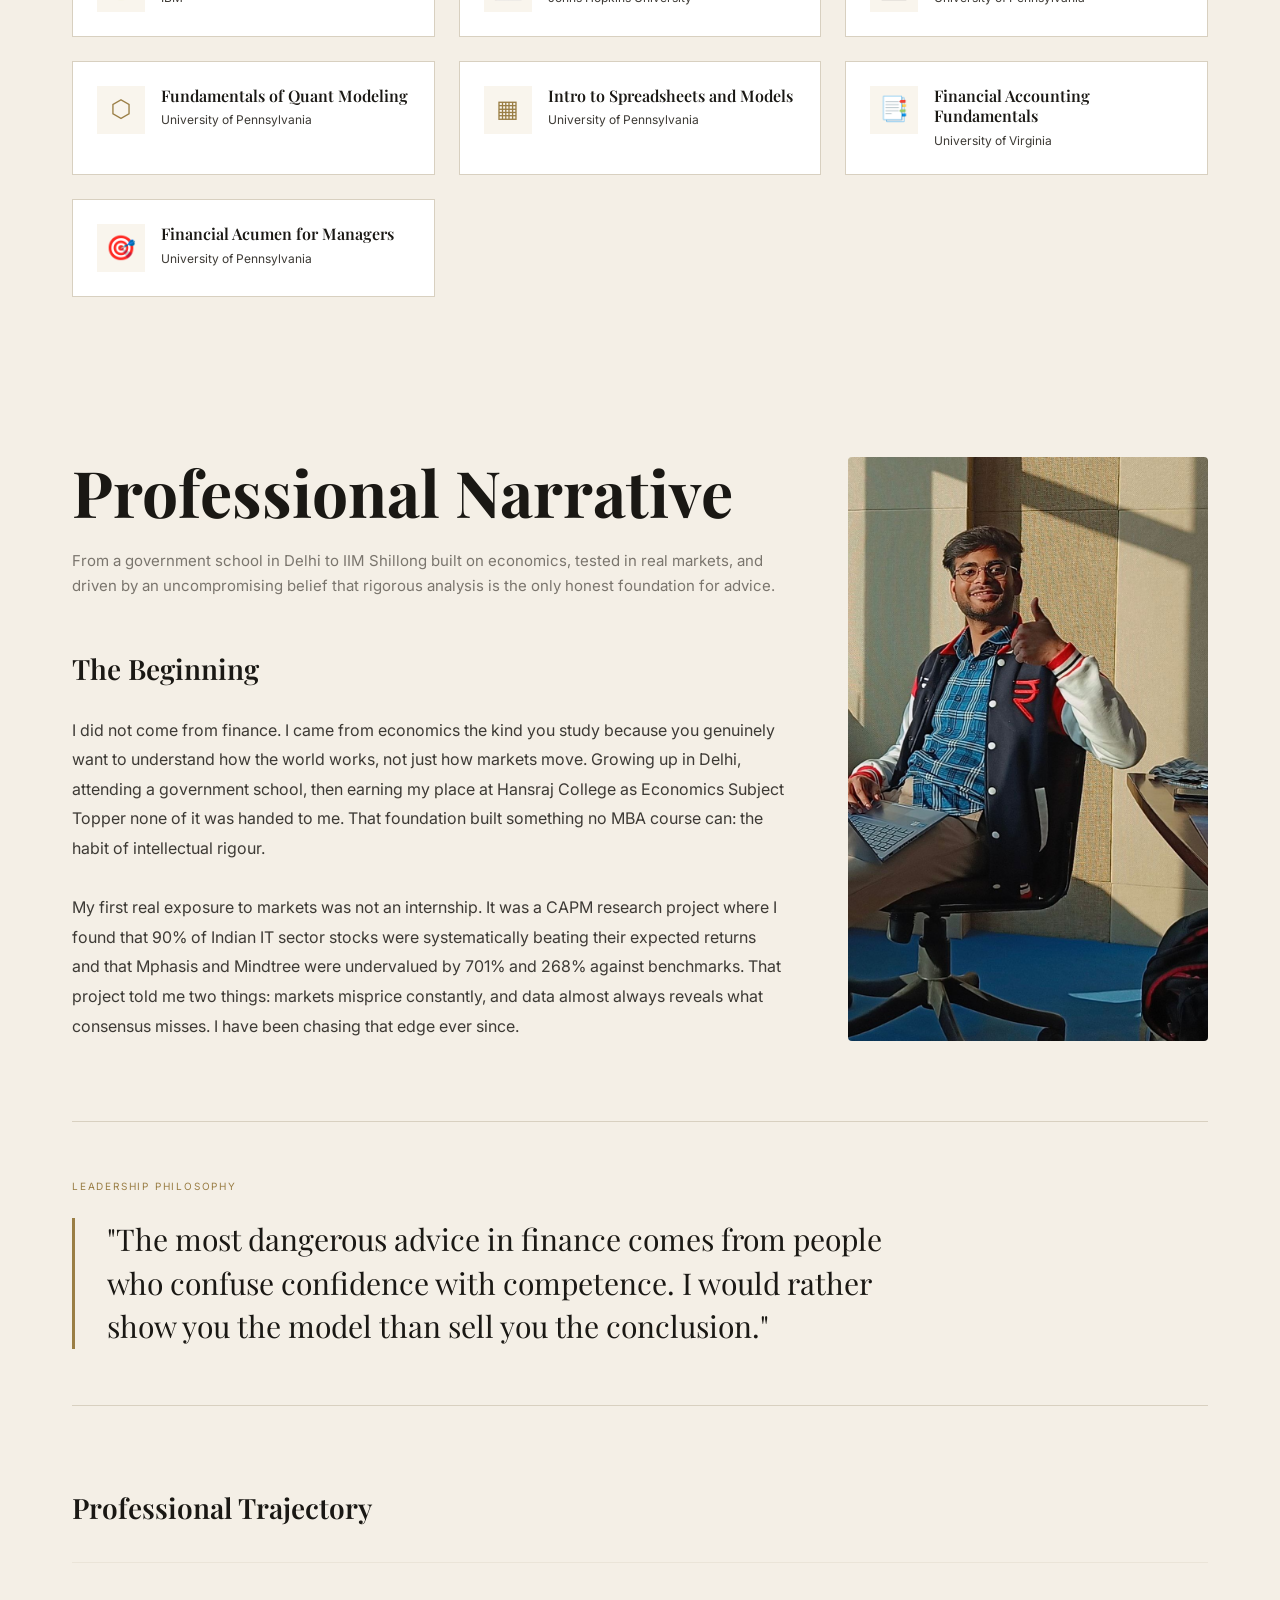
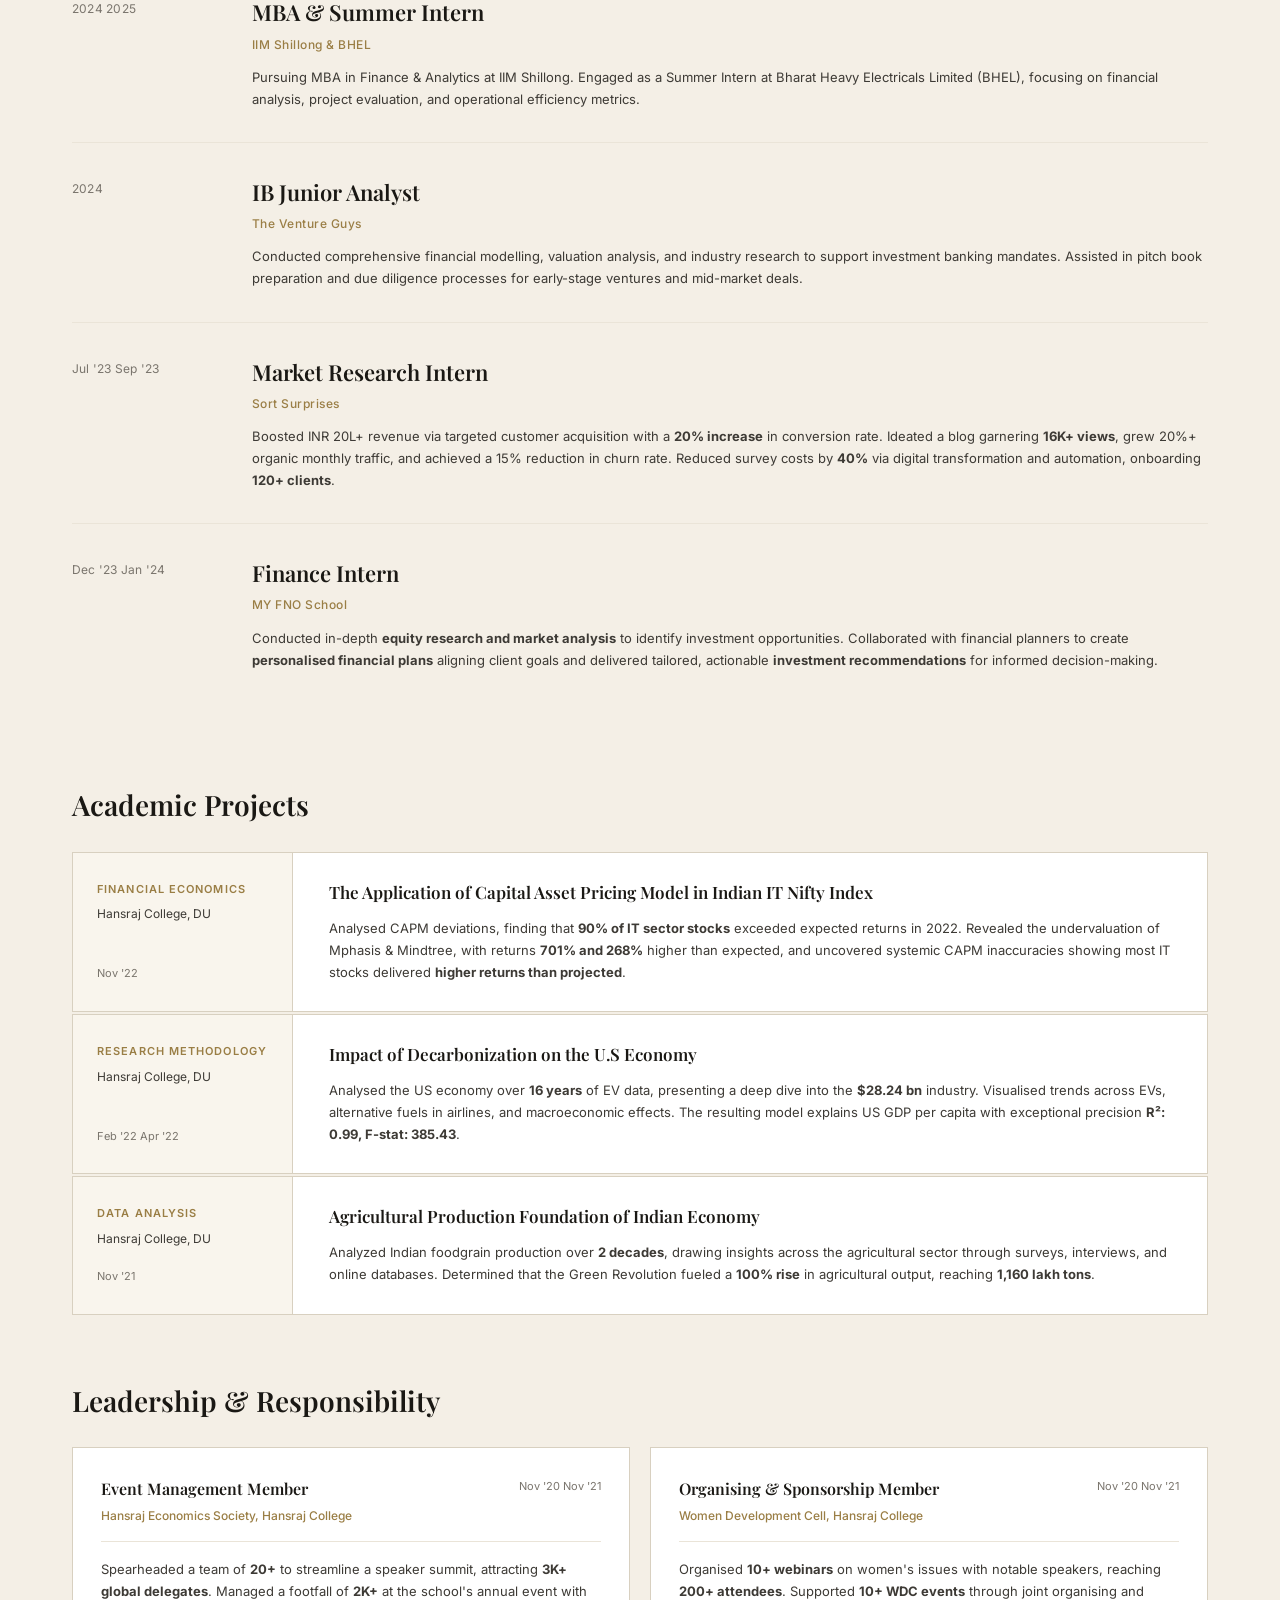
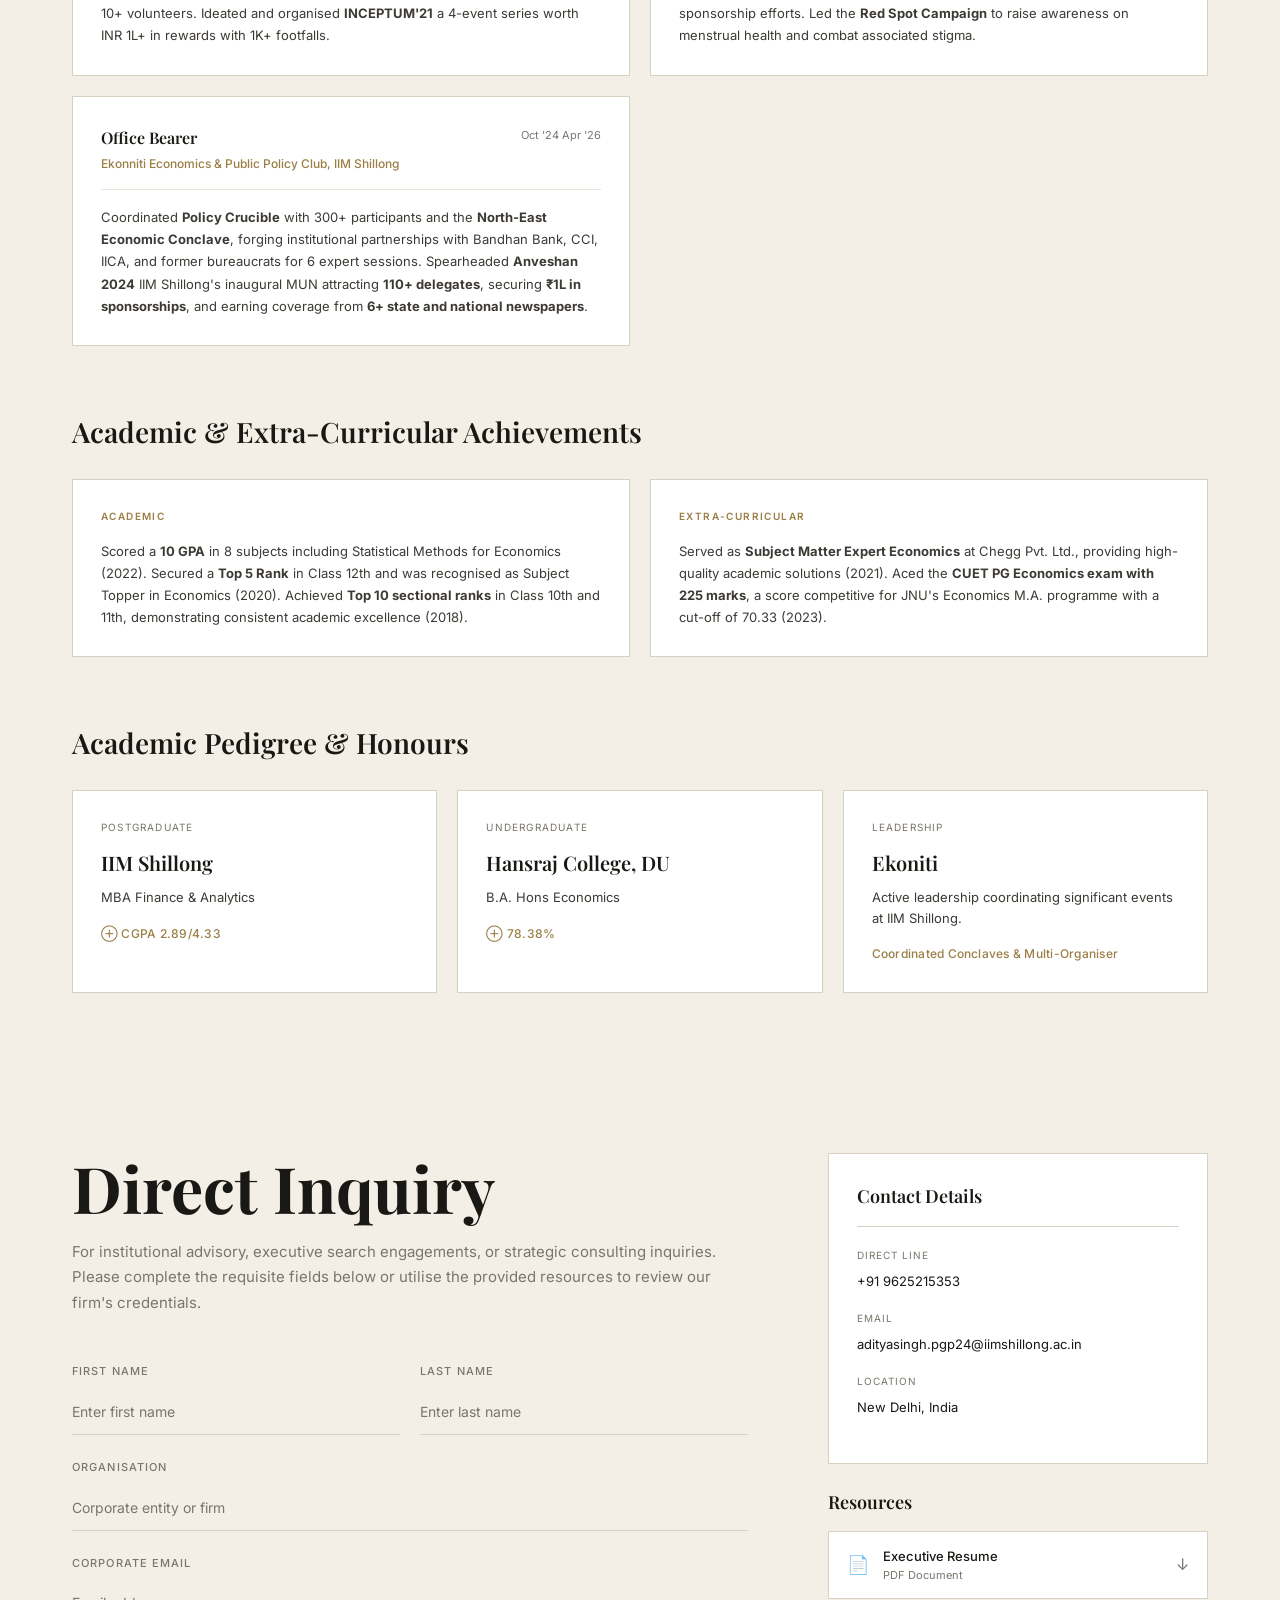
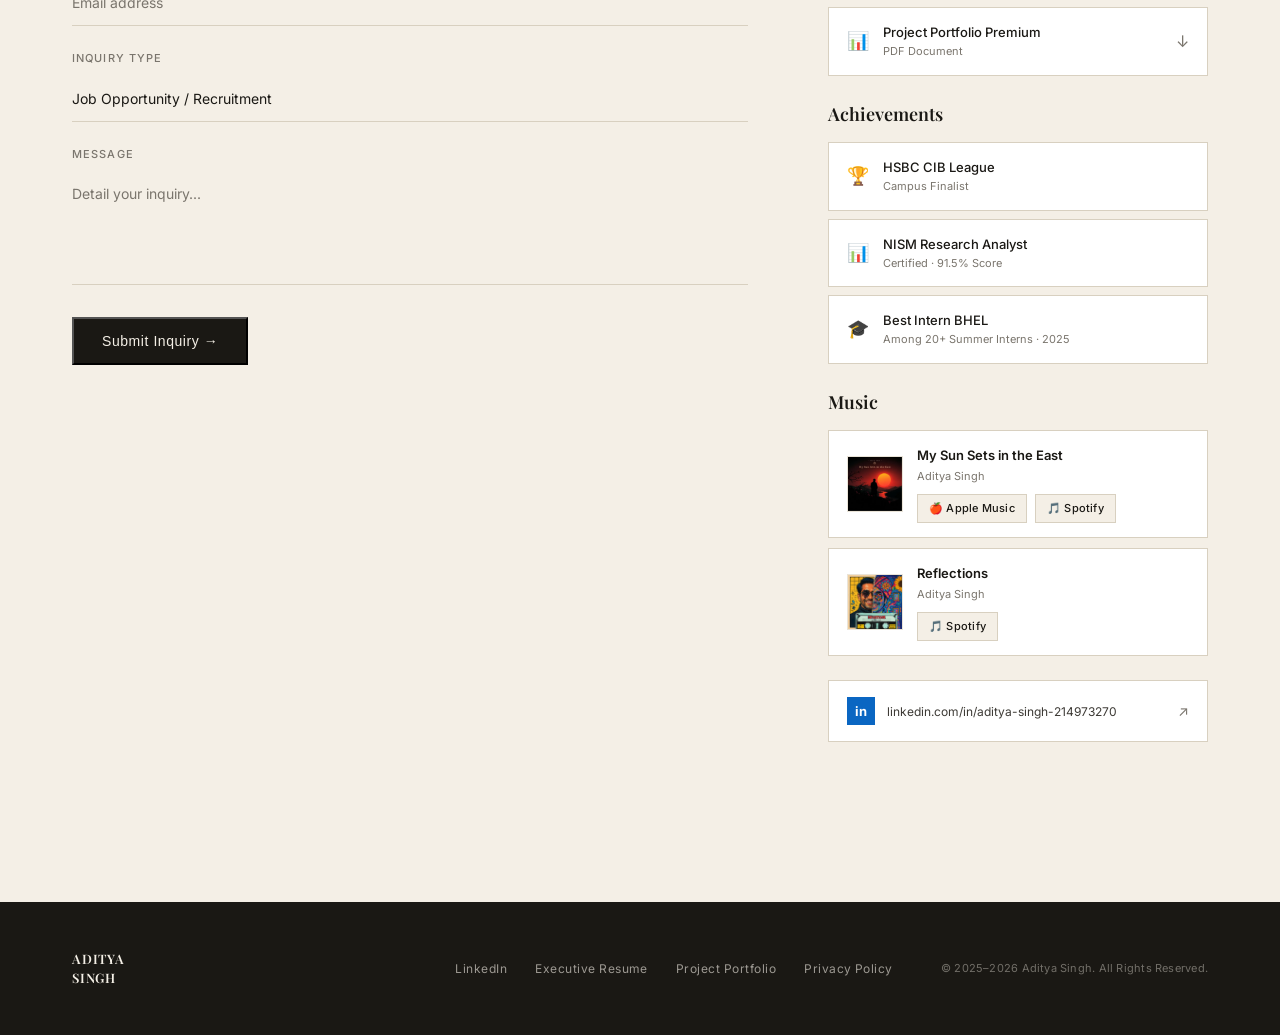
==== commit 5a5a04b9: "Fix resume download link in Resources block" ====
--- a/index.html
+++ b/index.html
@@ -48,7 +48,7 @@
         <p class="hero-sub">MBA candidate at IIM Shillong, NISM Certified, and HSBC CIB Finalist  building a career at the intersection of rigorous financial analysis, data-driven strategy, and decisive execution.</p>
         <div class="hero-actions">
           <a href="#deals" class="btn-primary">View Project Portfolio</a>
-          <a href="aditya_resume.pdf" class="btn-secondary" download="Aditya_Singh_Resume.pdf" target="_blank">Download Resume</a>
+          <a href="#contact" class="btn-secondary">Contact Me</a>
         </div>
       </div>
       <div class="hero-photo-wrap">
@@ -776,7 +776,7 @@
 
         <div class="resources-block">
           <h3 class="resources-title">Resources</h3>
-          <a href="resume.pdf" download="Aditya_Singh_Resume.pdf" class="resource-item">
+          <a href="aditya_resume.pdf" download="Aditya_Singh_Resume.pdf" class="resource-item">
             <span class="res-icon">📄</span>
             <div>
               <span class="res-name">Executive Resume</span>
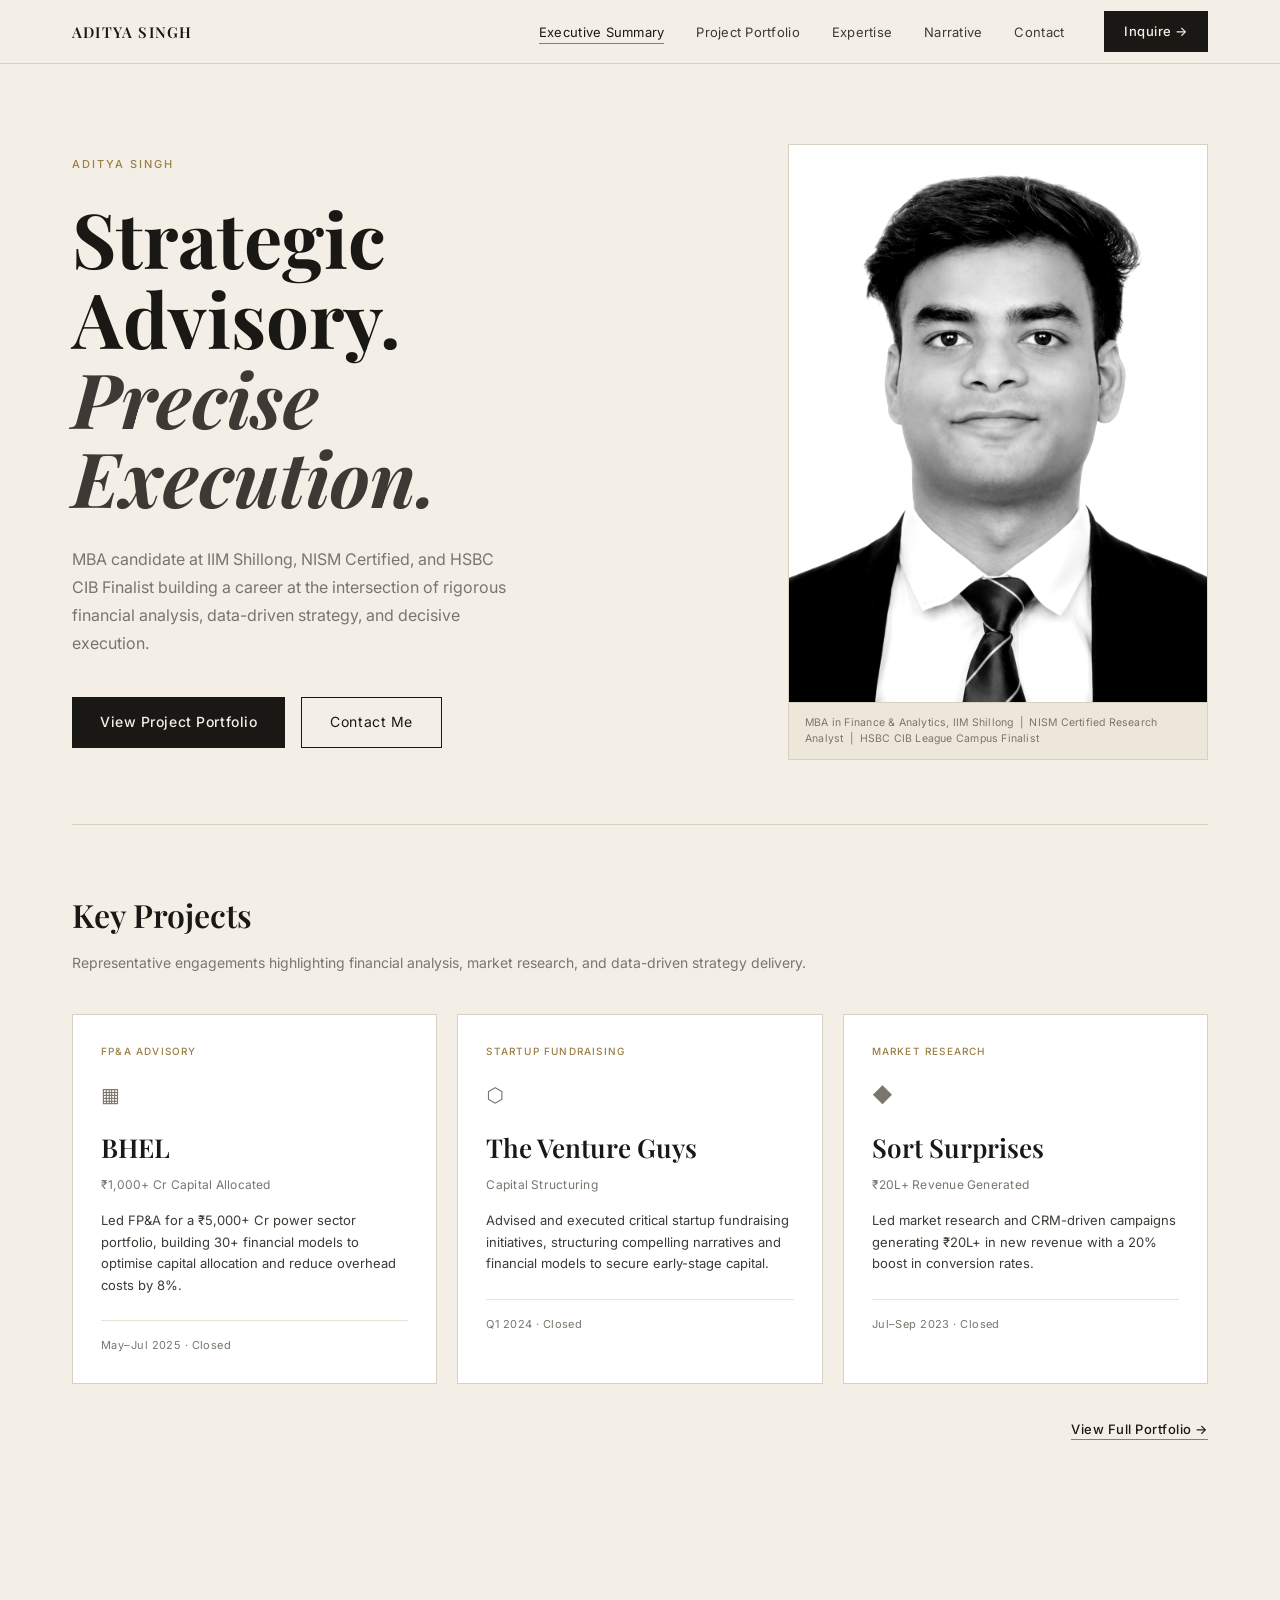
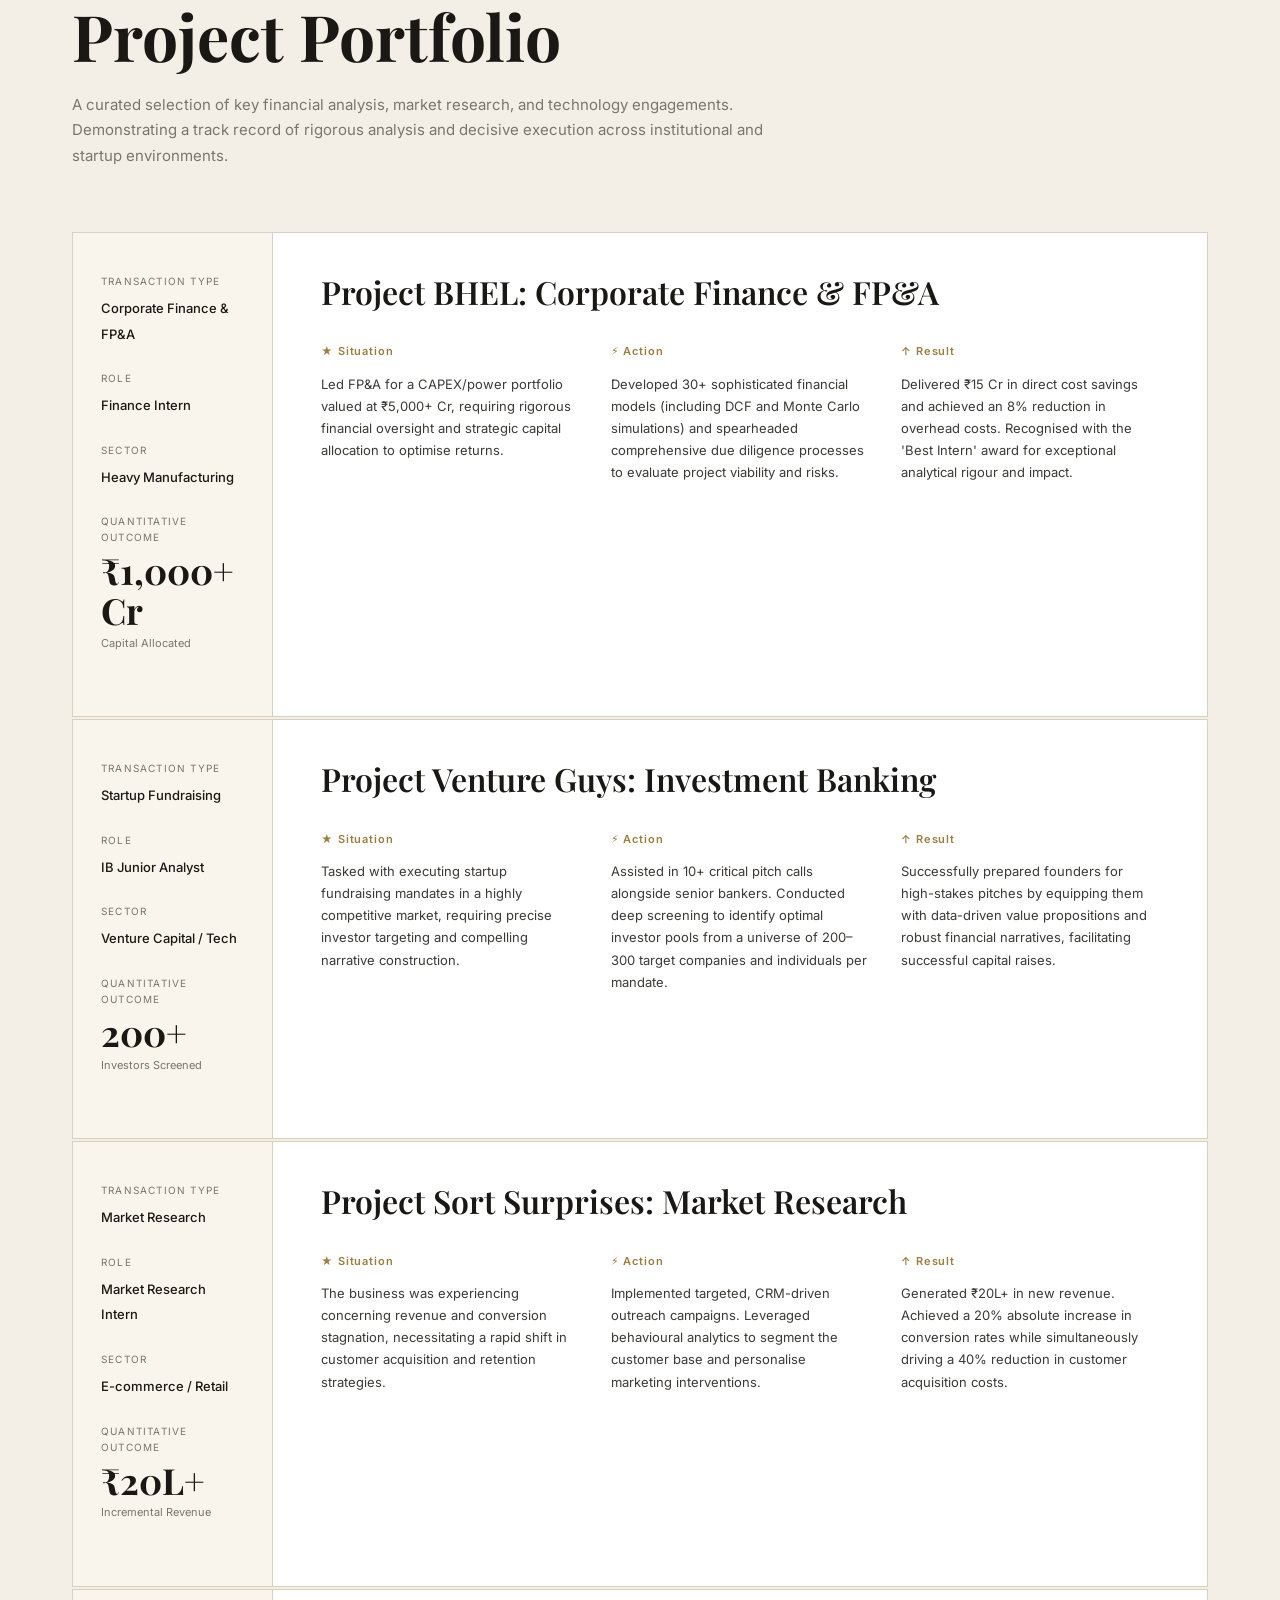
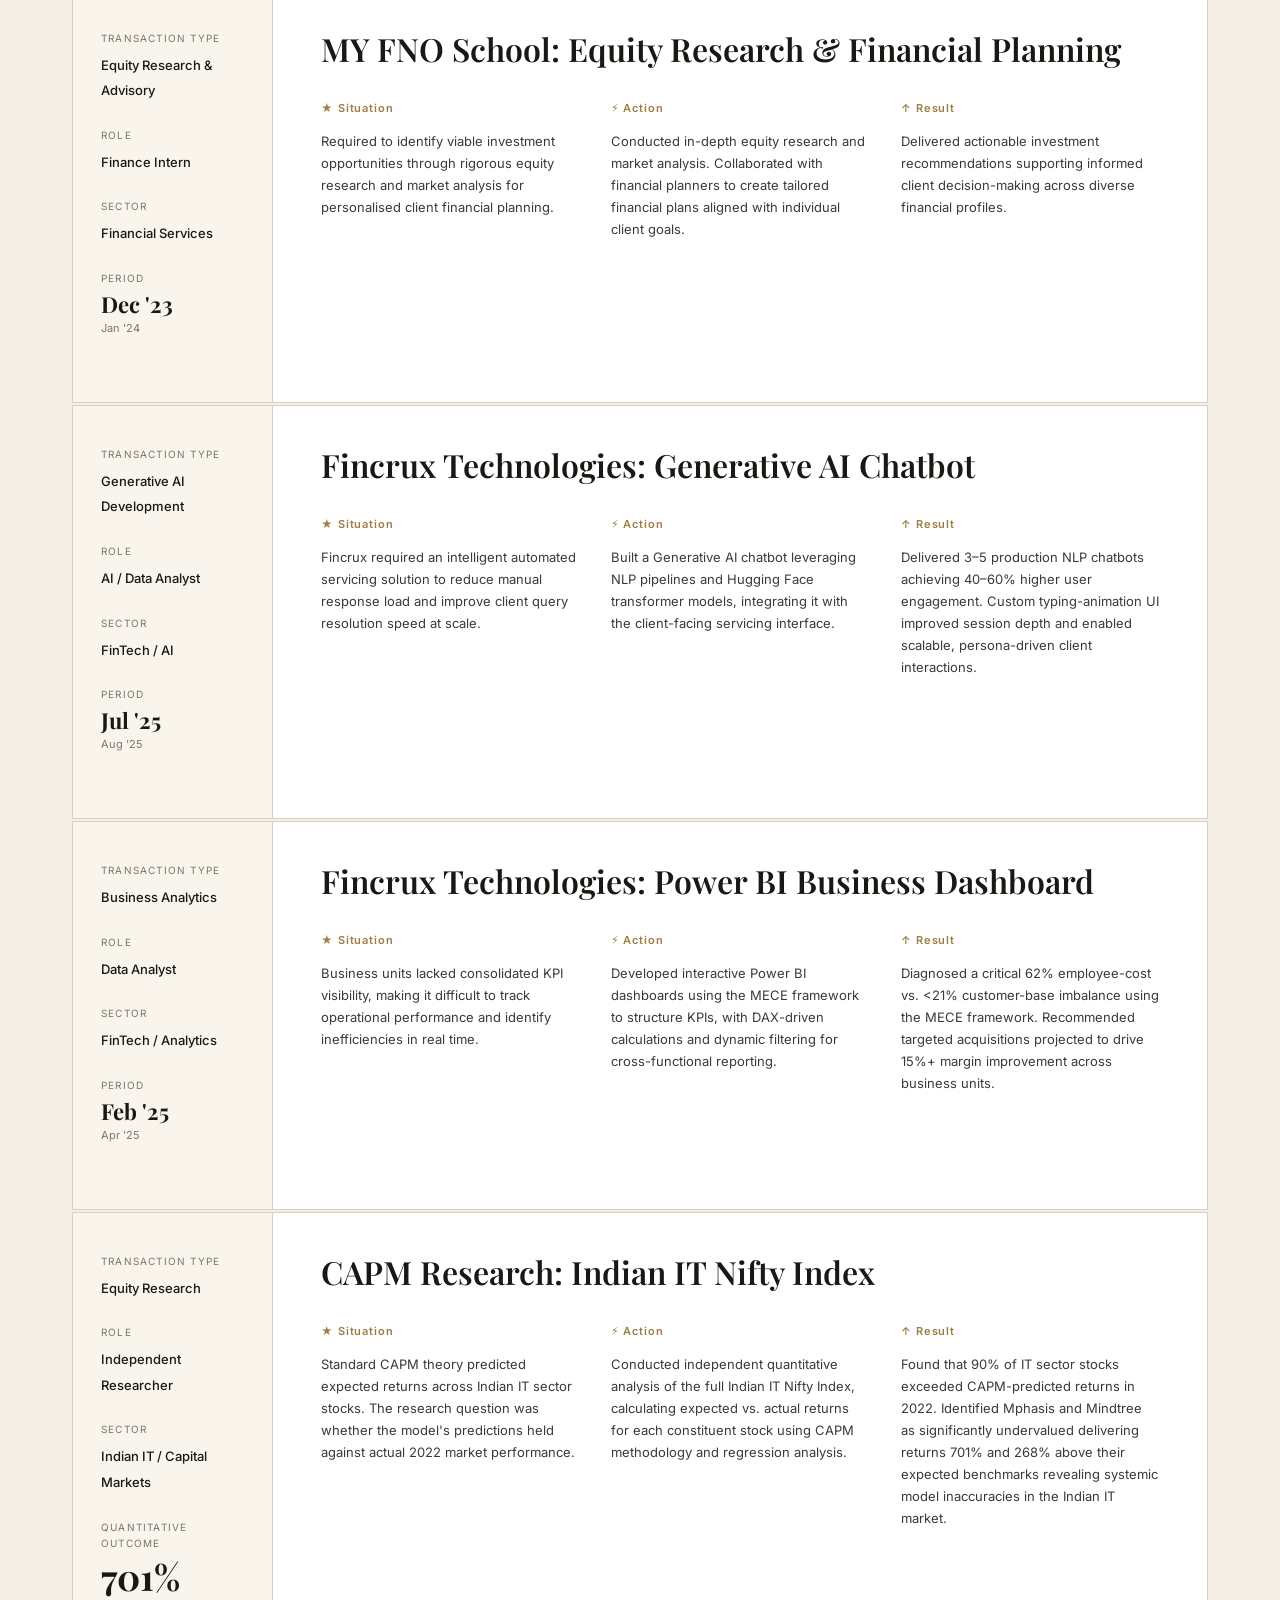
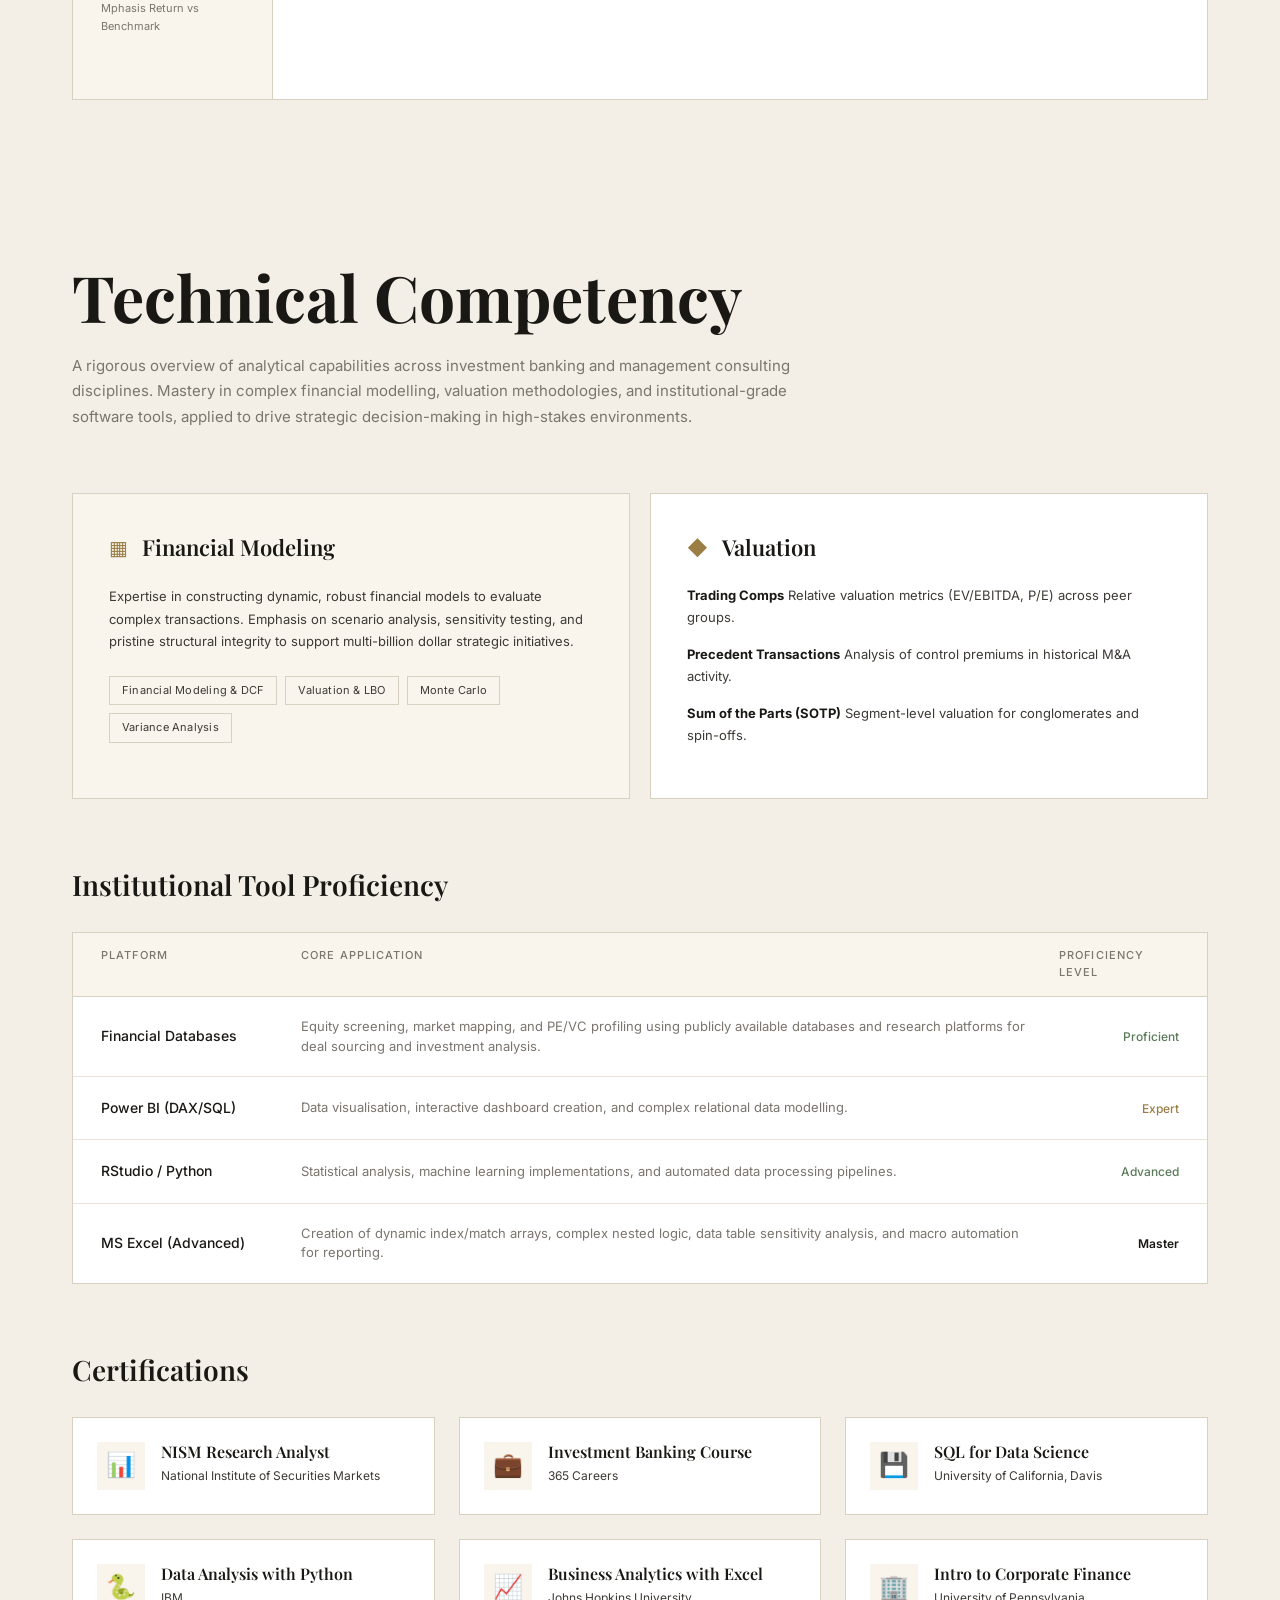
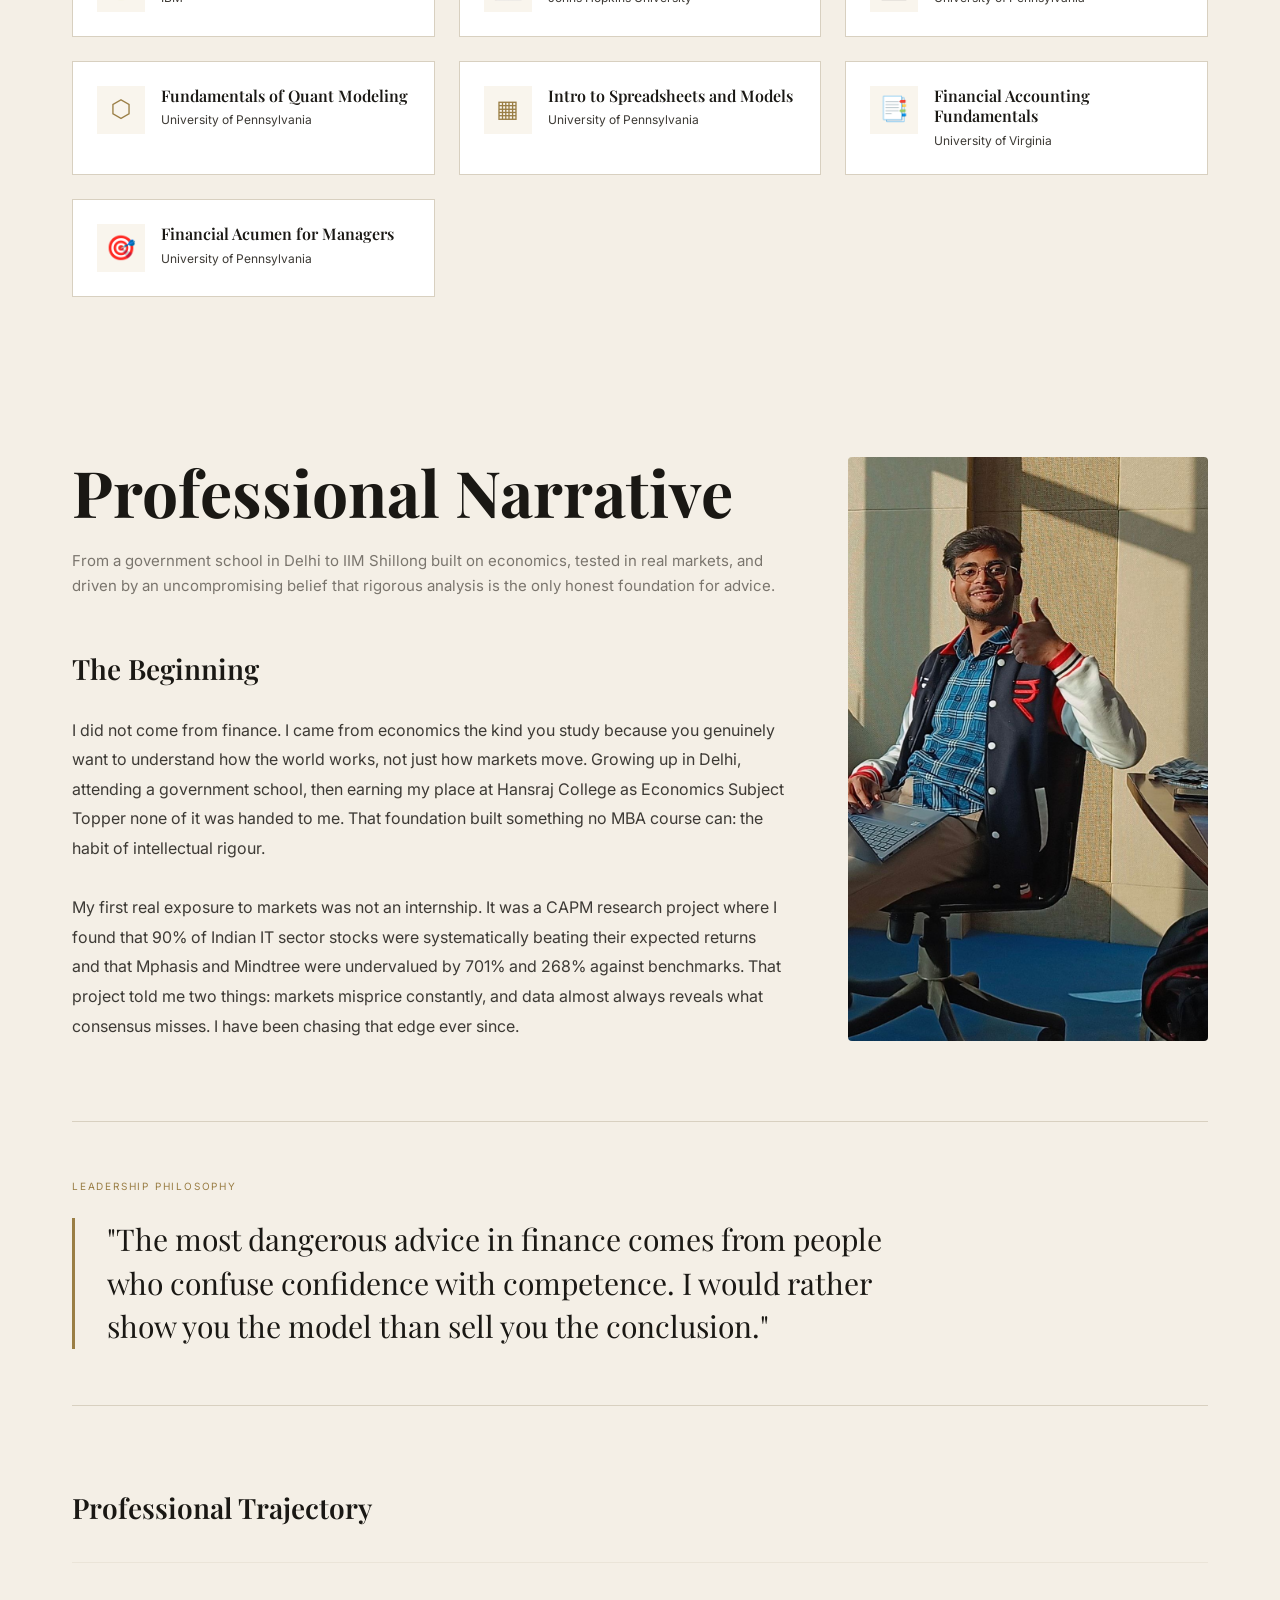
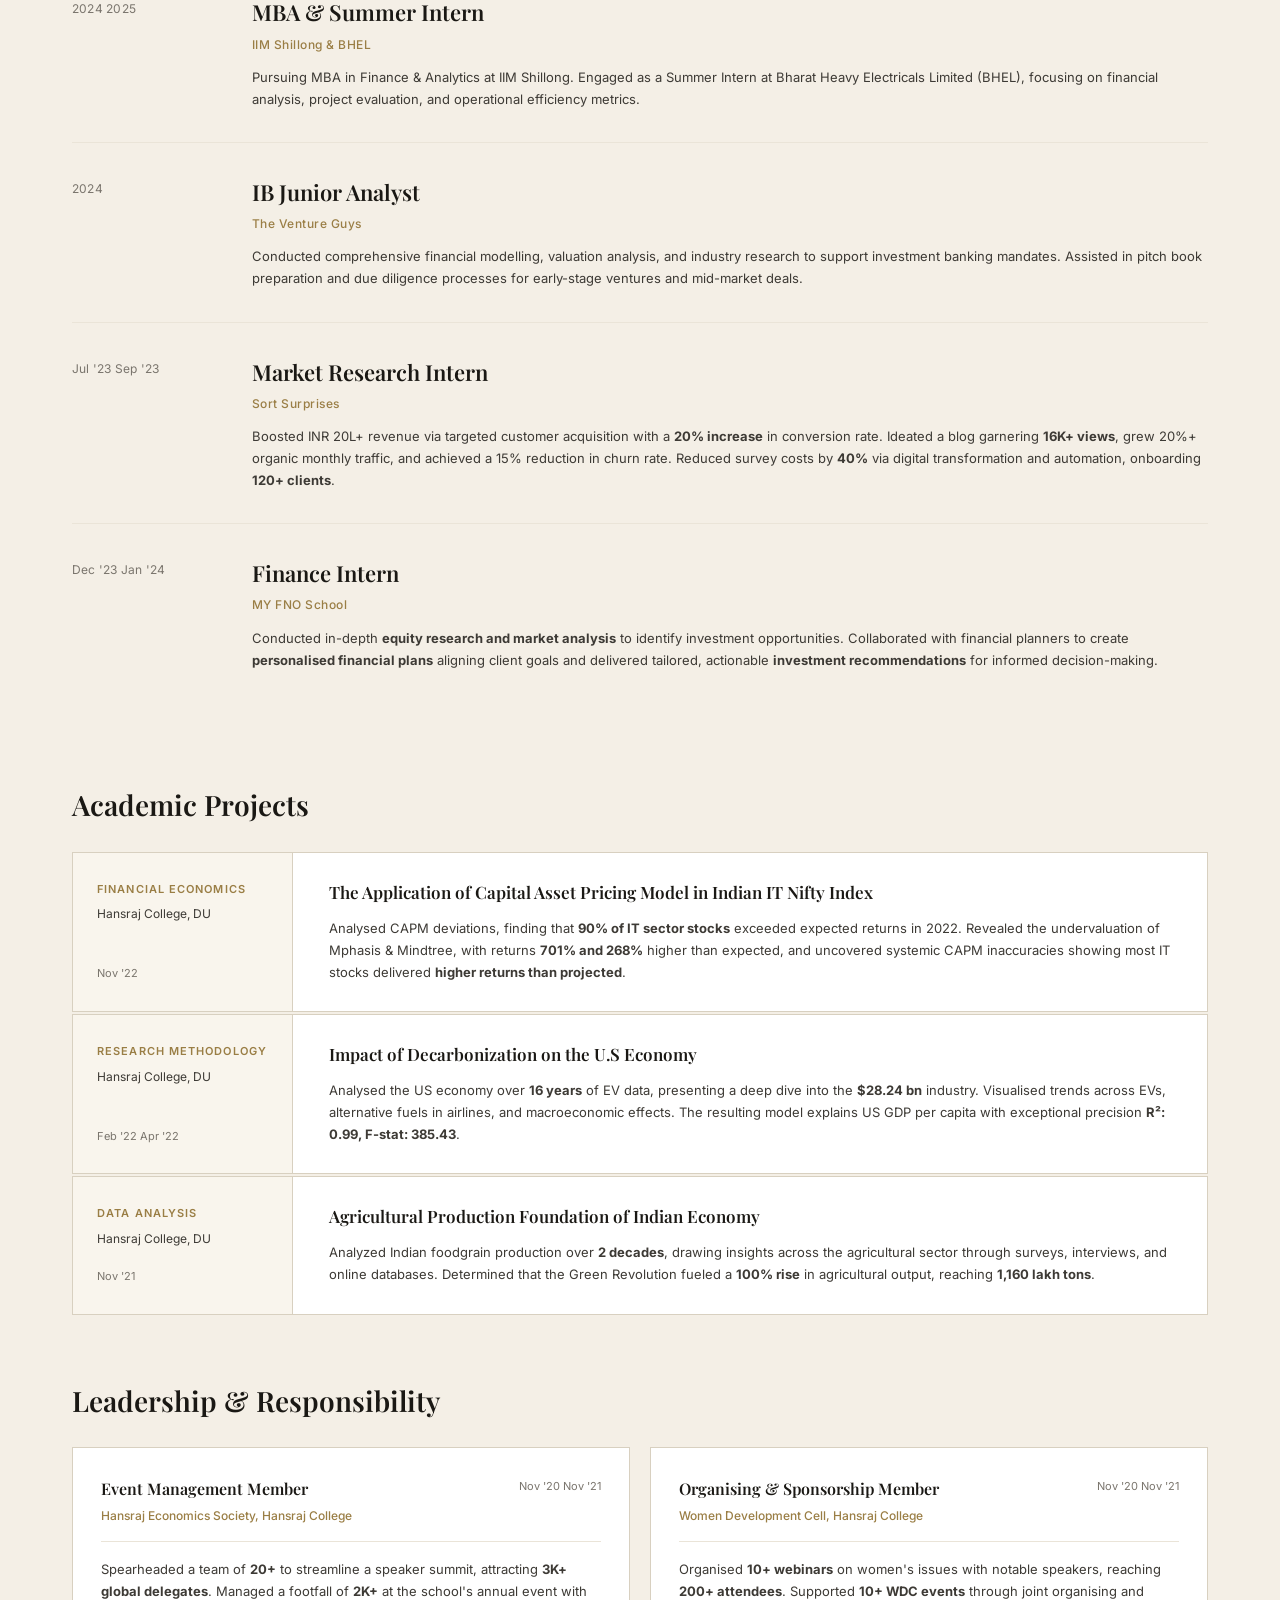
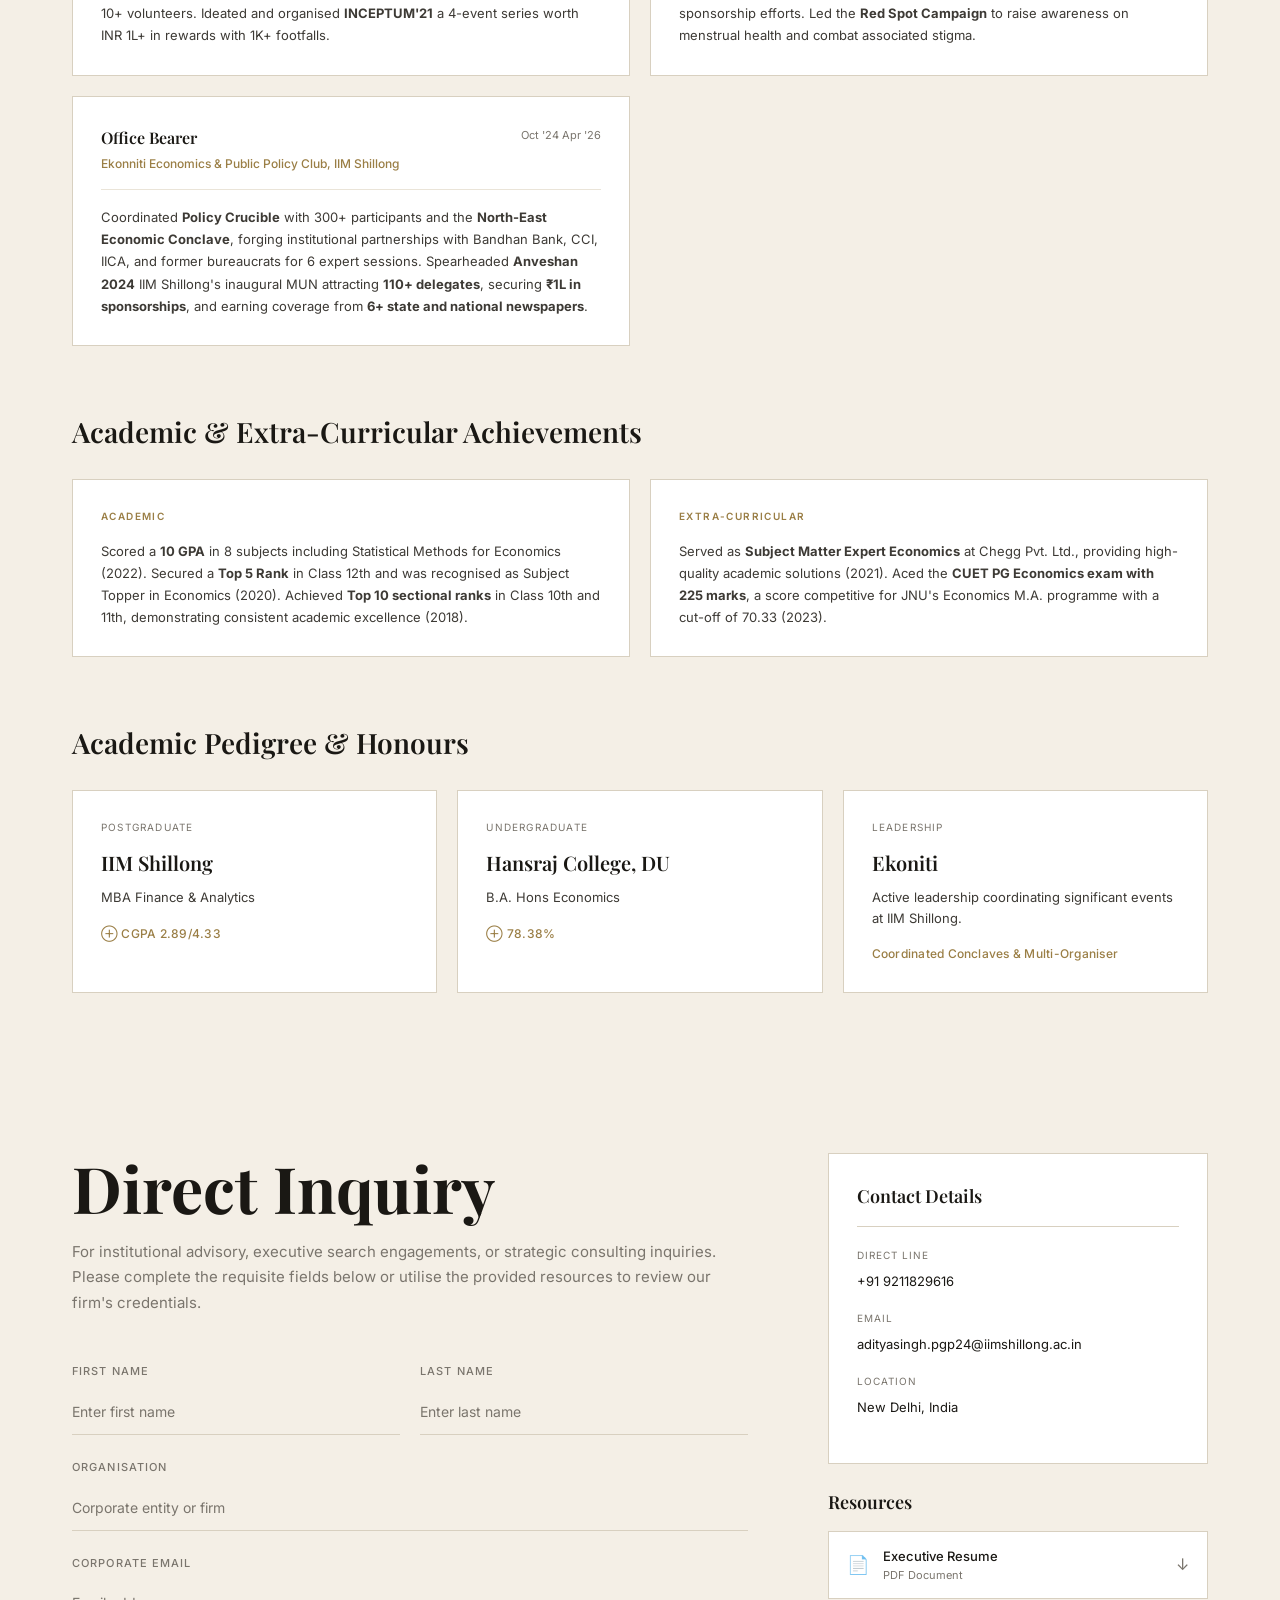
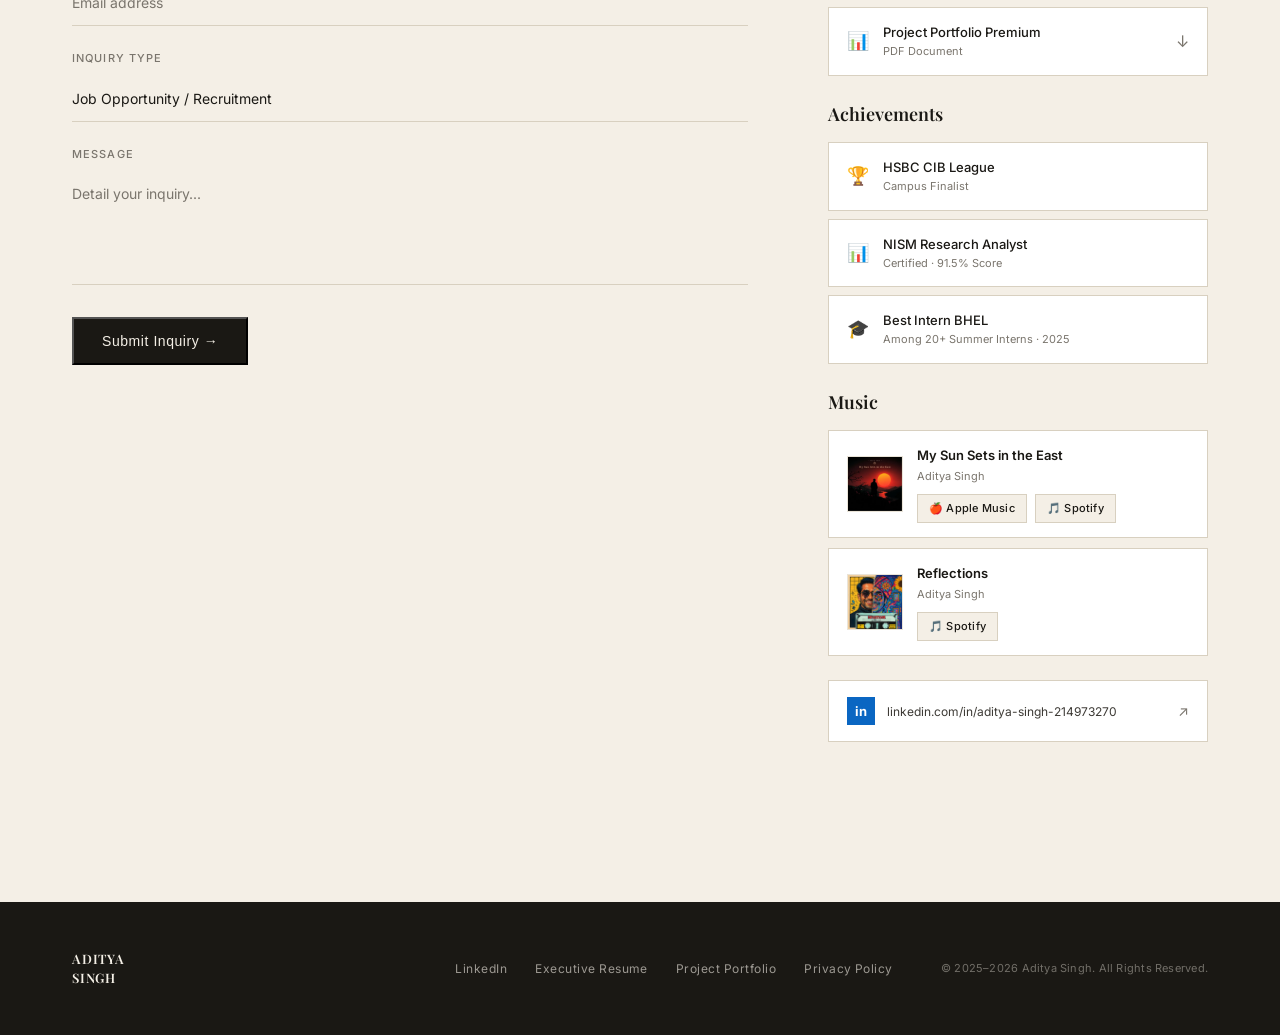
==== commit 3290ad98: "Update contact phone number" ====
--- a/index.html
+++ b/index.html
@@ -762,7 +762,7 @@
           <div class="info-divider"></div>
           <div class="info-item">
             <span class="info-label">Direct Line</span>
-            <span class="info-value">+91 9625215353</span>
+            <span class="info-value">+91 9211829616</span>
           </div>
           <div class="info-item">
             <span class="info-label">Email</span>
